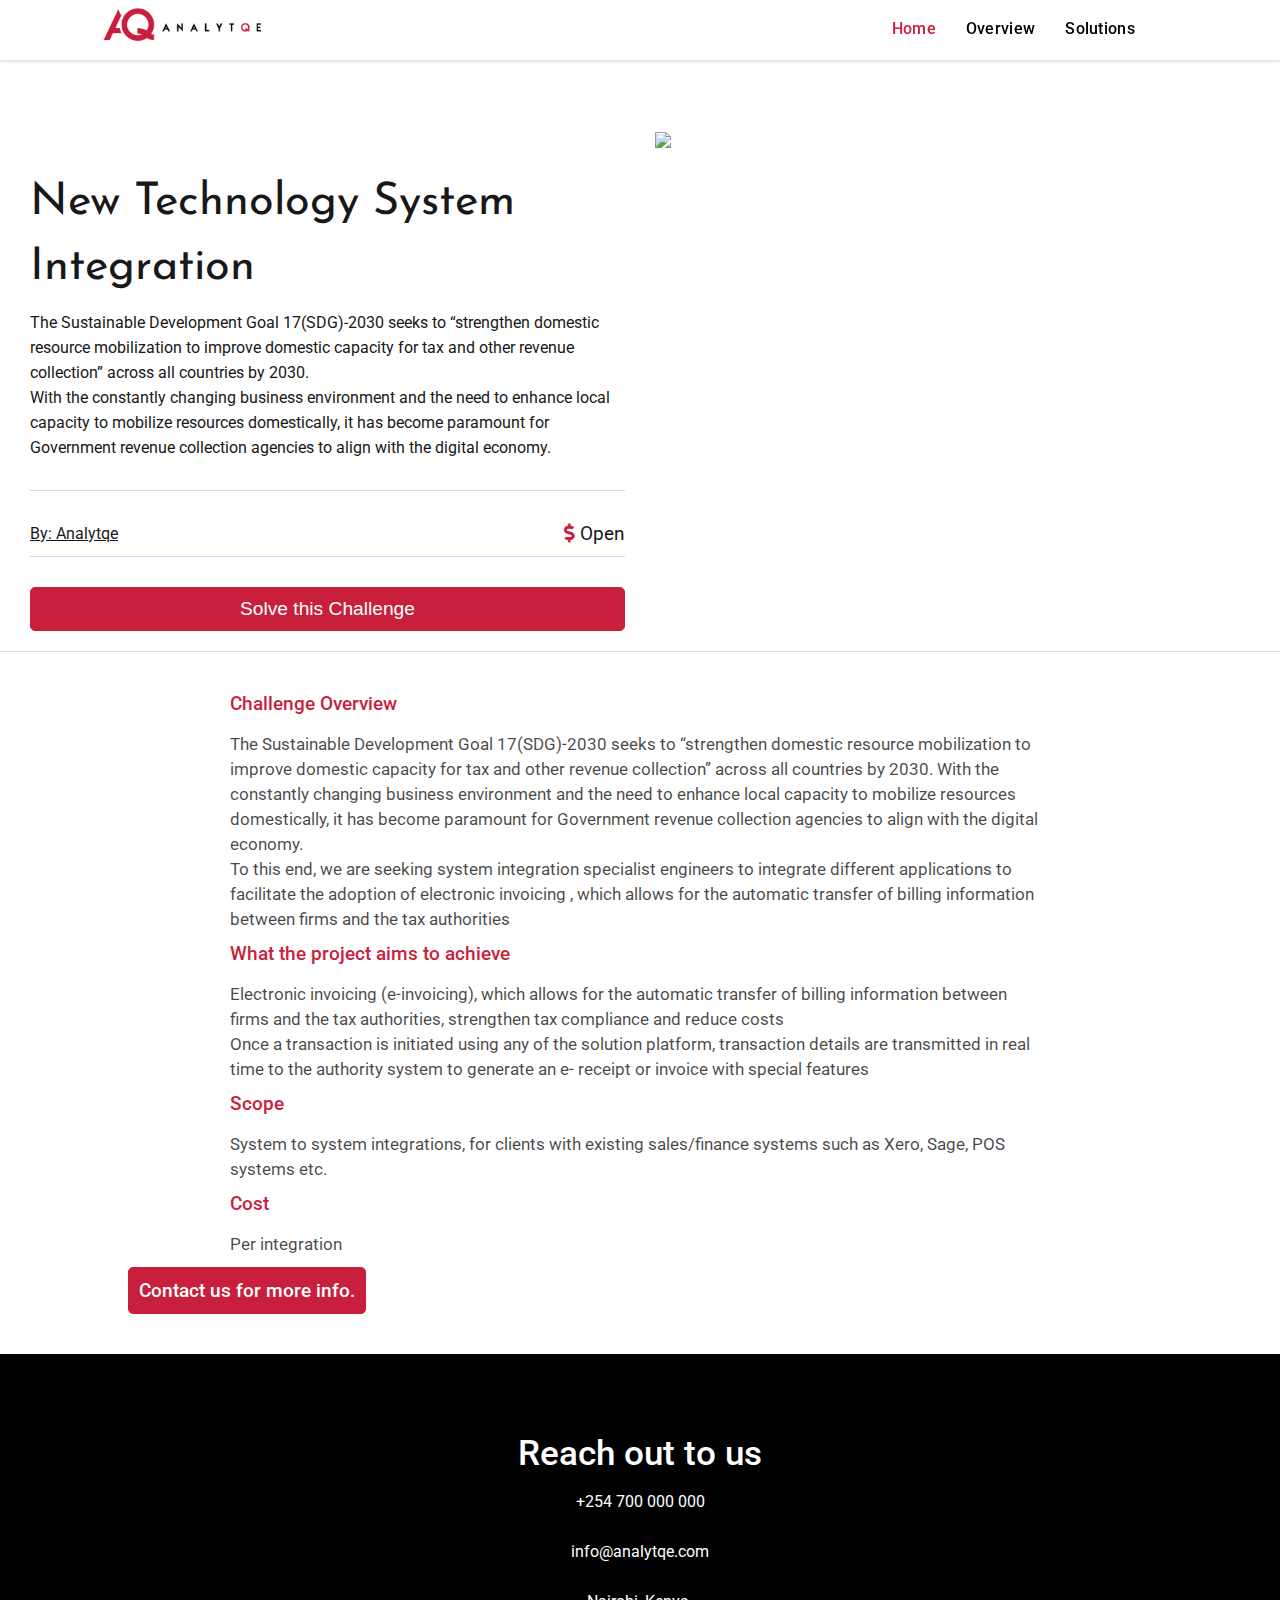
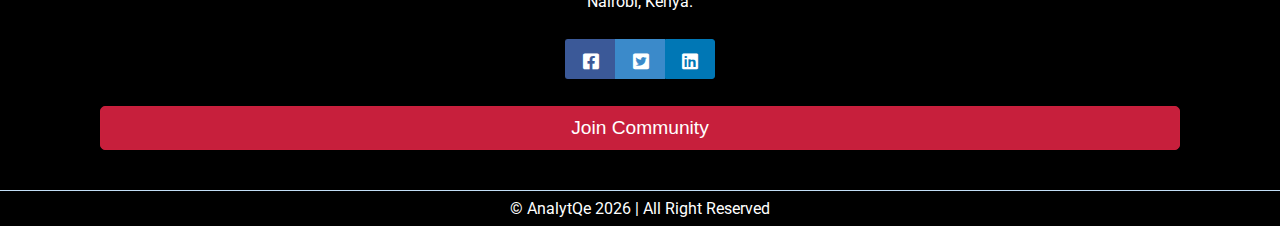
==== active_challenge.html @ f7019027 "toggle-nav fixed" ====
<!DOCTYPE html>
<html lang="en">


<head>
    <meta charset="utf-8">
    <meta http-equiv="X-UA-Compatible" content="IE=edge">
    <meta name="viewport" content="width=device-width, initial-scale=1">
    <meta name="description" content="We connect everyday problem solvers like you to bring innovative thinking to the world." />
    <title>AnalytQe :: crowdsourcing platform</title>

    <script src="assets/scripts/jquery.min.js"></script>
    <script src="assets/scripts/main.js"></script>
    <link rel="stylesheet" href="assets/css/bootstrap-grid.css">
    <link rel="stylesheet" href="assets/css/style.css">
    <link rel="stylesheet" href="assets/css/glide.css">
    <link rel="stylesheet" href="assets/css/magnific-popup.css">
    <link rel="stylesheet" href="assets/css/content-box.css">
    <link rel="stylesheet" href="assets/css/contact-form.css">
    <link rel="stylesheet" href="assets/css/media-box.css">
    <!-- <link href="assets/WebFont/font-css/LineIcons.css" rel="stylesheet"> -->
    <link rel="stylesheet" href="assets/css/all.min.css">
    <link rel="stylesheet" href="assets/css/animated.css">
    <link rel="stylesheet" href="skin.css">
    <link rel="stylesheet" href="assets/css/style2.css">
    <link rel="stylesheet" href="assets/css/overview.css">

    <link rel="apple-touch-icon" sizes="180x180" href="assets/favicons/apple-touch-icon.png">
    <link rel="icon" type="image/png" sizes="32x32" href="assets/favicons/favicon-32x32.png">
    <link rel="icon" type="image/png" sizes="16x16" href="assets/favicons/favicon-16x16.png">
    <link rel="manifest" href="assets/favicons/site.webmanifest">
    <link rel="mask-icon" href="assets/favicons/safari-pinned-tab.svg" color="#381556">
    <link rel="shortcut icon" href="assets/favicons/favicon.ico">
    <meta name="msapplication-TileColor" content="#da532c">
    <meta name="msapplication-config" content="assets/favicons/browserconfig.xml">
    <meta name="theme-color" content="#ffffff">

    <!-- ******************** fonts *************************** -->
    <link href="https://fonts.googleapis.com/css2?family=Josefin+Sans:wght@700&display=swap" rel="stylesheet">
    <link href="https://fonts.googleapis.com/css2?family=Roboto:wght@100;300;400;500;700&display=swap" rel="stylesheet">

</head>

<body>

    <!-- ************************************ NAV **************************** -->

    <nav class="menu-classic menu-fixed menu-one-page align-right light " data-menu-anima="fade-bottom" data-scroll-detect="true" style="background-color: white;">
        <div class="container">
            <div class="menu-brand" style=" padding-top: 5px;">
                <a href="index.html">
                    <img class="logo-default" src="assets/img/analytqe-wide.png" alt="logo" height="40" />
                </a>
            </div>
            <i class="menu-btn "></i>
            <div class="menu-cnt" style="font-size: 15px; right:0!important;">
                <ul>
                    <li class="active">
                        <a href="index.html">Home</a>
                    </li>
                    <li>
                        <a href="overview.html">Overview</a>
                    </li>
                    <li>
                        <a href="solutions.html">Solutions</a>
                    </li>
                </ul>

                <div class="clear"></div>
            </div>
        </div>
    </nav>


    <main>

        <!-- ************************************ HOME **************************** -->

        <section class=" section-full-width light sect1">
            <div class="container" style="padding-top: 120px!important; ">

                <div class=" row">

                    <div class="col-md-6 ">

                        <p class="head">New Technology System Integration</p>


                        <p>The Sustainable Development Goal 17(SDG)-2030 seeks to “strengthen domestic resource mobilization to improve domestic capacity for tax and other revenue collection” across all countries by 2030.
                            <br> With the constantly changing business environment and the need to enhance local capacity to mobilize resources domestically, it has become paramount for Government revenue collection agencies to align with the digital
                            economy.
                        </p>
                        <hr>
                        <div class="row">
                            <div class="col-md-6">
                                <a href="http://www.analytqe.com/" target="_blank">
                                    <p class="cost card-text" style=" min-height: auto; padding-bottom: 10px; text-decoration: underline;">By: Analytqe</p>
                                </a>
                            </div>
                            <div class="col-md-6">
                                <p class="coster" style=" font-size: larger;"><i class="fas fa-dollar-sign" style="color: #C71F3C;"></i> Open</p>
                            </div>
                        </div>
                        <hr style="margin:0">
                        <a href="mailto:info@analytqe.com" target="_blank "><button type="button " class="btn btn-xs btn-circle "  style="margin-top: 30px; color: white; background-color: #C71F3C; border-radius: 5px; font-size: larger; padding: 10px;
                            width: 100%; ">Solve this Challenge</button></a>
                    </div>
                    <div class="col-md-6 top-right hidden-sm">
                        <img class="img-top-right" src="https://upload.wikimedia.org/wikipedia/commons/a/a7/Sustainable_Development_Goals.svg" style="float: none; width: 100%;">



                    </div>
                </div>
            </div>
        </section>

        <hr style="margin:0">

        <!-- ************************************ content **************************** -->
        <section class=" section-full-width light sect1" style="padding-top: 40px; padding-bottom: 40px;">
            <div class=" text-center look" style="padding-left: 10%!important; padding-right: 10%!important;">
                <h3 class="text-left" style="padding-left: 10%!important; padding-right: 10%!important;">Challenge Overview</h3>
                <p class=" text-left" style="font-weight: none; text-align: left; padding-left: 10%!important; padding-right: 10%!important; font-size: 17px; line-height: 25px; color: rgba(0, 0, 0, 0.719);">The Sustainable Development Goal 17(SDG)-2030 seeks to “strengthen domestic resource mobilization to improve domestic capacity for tax and other revenue collection” across all countries by 2030. With the constantly changing business environment
                    and the need to enhance local capacity to mobilize resources domestically, it has become paramount for Government revenue collection agencies to align with the digital economy. <br> To this end, we are seeking system integration specialist
                    engineers to integrate different applications to facilitate the adoption of electronic invoicing , which allows for the automatic transfer of billing information between firms and the tax authorities
                </p>
            </div>

            <div class=" text-center look" style="padding-left: 10%!important; padding-right: 10%!important; padding-top: 10px;">
                <h3 class="text-left" style="padding-left: 10%!important; padding-right: 10%!important;">What the project aims to achieve</h3>
                <p class=" text-left" style="font-weight: none; text-align: left; padding-left: 10%!important; padding-right: 10%!important; font-size: 17px; line-height: 25px; color: rgba(0, 0, 0, 0.719);">Electronic invoicing (e-invoicing), which allows for the automatic transfer of billing information between firms and the tax authorities, strengthen tax compliance and reduce costs <br> Once a transaction is initiated using any of the
                    solution platform, transaction details are transmitted in real time to the authority system to generate an e- receipt or invoice with special features

                </p>
            </div>
            <div class=" text-center look" style="padding-left: 10%!important; padding-right: 10%!important; padding-top: 10px;">
                <h3 class="text-left" style="padding-left: 10%!important; padding-right: 10%!important;">Scope </h3>
                <p class=" text-left" style="font-weight: none; text-align: left; padding-left: 10%!important; padding-right: 10%!important; font-size: 17px; line-height: 25px; color: rgba(0, 0, 0, 0.719);">System to system integrations, for clients with existing sales/finance systems such as Xero, Sage, POS systems etc.

                </p>
            </div>
            <div class=" text-center look" style="padding-left: 10%!important; padding-right: 10%!important; padding-top: 10px;">
                <h3 class="text-left" style="padding-left: 10%!important; padding-right: 10%!important;">Cost</h3>
                <p class=" text-left" style="font-weight: none; text-align: left; padding-left: 10%!important; padding-right: 10%!important; font-size: 17px; line-height: 25px; color: rgba(0, 0, 0, 0.719);">Per integration

                </p>
            </div>
            <div class=" text-center look" style="padding-left: 10%!important; padding-right: 10%!important; padding-top: 10px;">
                <a class="text-left btn btn-xs btn-circle " href="mailto:info@analytqe.com" style="color: white; background-color: #C71F3C; border-radius: 5px; font-size: larger; padding: 10px;">Contact us for more info.</a>
            </div>

        </section>

        <!-- Modal -->
        <!-- <div id="myModal" class="modal fa de" role="dialog">
            <div class="modal-dialog">
                <div class="modal-content">
                    <div class="modal-header">
                        <button type="button" class="close" data-dismiss="modal">&times;</button>
                        <h4 class="titlehd modal-title text-center" style="color: #C71F3C;">
                            Coming soon
                        </h4>

                    </div>
                    <div class="modal-body">
                        <form role="form" method="post" id="reused_form">
                            <p> Leave your contact details with us, we’ll hit you up when the feature is available.
                            </p>
                            <div class="form-group">
                                <label for="name"> Name:</label>
                                <input type="text" class="form-control" id="name" name="name" required maxlength="50">
                            </div>
                            <div class="form-group">
                                <label for="email"> Email:</label>
                                <input type="email" class="form-control" id="email" name="email" required maxlength="50">
                            </div>
                            <div class="form-group">
                                <label for="phone"> Phone Number:</label>
                                <input type="number" class="form-control" id="phone" name="phone" required maxlength="50">
                            </div>
                            <div class="form-group">
                                <label for="name"> Message:</label>
                                <textarea class="form-control" type="textarea" name="message" id="message" placeholder="Drop us a line..." maxlength="6000" rows="7"></textarea>
                            </div>
                            <button type="submit" class="btn btn-lg btn-success btn-block" id="btnContactUs">Send! &rarr;</button>
                        </form>
                        <div id="success_message" style="width:100%; height:100%; display:none; ">
                            <h3>Sent your message successfully!</h3>
                        </div>
                        <div id="error_message" style="width:100%; height:100%; display:none; ">
                            <h3>Error</h3> Sorry there was an error sending your form. </div>
                    </div>
                </div>
            </div>
        </div> -->


    </main>

    <footer class=" light">
        <div class="container">
            <div class="row">


                <div class="col-md-12 align-center">
                    <h1 style=" color: white!important; ">Reach out to us</h1>
                    <p style=" color: white!important; "> +254 700 000 000</p> <br>

                    <p style=" color: white!important; ">
                        <a style=" color: white!important; " href="mailto:info@analytqe.com"> info@analytqe.com </a></p> <br>

                    <p style=" color: white!important; ">Nairobi, Kenya.</p> <br>
                    <div class="icon-links icon-social icon-links-grid social-colors" style="text-align: center;">
                        <a class="facebook"><i class="fab fa-facebook-square " ></i></a>
                        <a class="twitter"><i class="fab fa-twitter-square " ></i></a>
                        <a class="linkedin"><i class="fab fa-linkedin "></i></a>
                    </div>
                    <br>
                    <a href="http://eepurl.com/hc9kxn " target="_blank "><button type="button " class="btn btn-xs btn-circle "  style="margin-top: 20px; color: white; background-color: #C71F3C; border-radius: 5px; font-size: larger; padding: 10px;
                    width: 100%; ">Join Community</button></a>

                </div>
            </div>
        </div>
        <div class="footer-bar">
            <div class="align-center">
                <p class=" text-center" style=" color: white!important; padding: 5px;">&copy; AnalytQe
                    <script>
                        document.write(new Date().getFullYear())
                    </script>
                    | All Right Reserved</p>

            </div>
        </div>
    </footer>

    <link rel="stylesheet " href="assets/media/icons/iconsmind/line-icons.min.css ">
    <script src="assets/scripts/parallax.min.js "></script>
    <script src="assets/scripts/glide.min.js "></script>
    <script src="assets/scripts/magnific-popup.min.js "></script>
    <script src="assets/scripts/tab-accordion.js "></script>
    <script src="assets/scripts/imagesloaded.min.js "></script>
    <script src="assets/scripts/contact-form/contact-form.js "></script>
    <script src="assets/scripts/progress.js "></script>
    <script src="media/custom.js "></script>
    <script data-setting="codrop " src="../../themekit.dev/tools/sidebar/sidebar.js "></script>


</body>

</html>
---- assets/css/style.css ----
/*

===================================================================
MAIN DESIGN - STYLE.CSS
===================================================================

Table of contents

 - Global
 - Colors
 - Icons
 - Sections
 - Navigation
 - Headers
 - Typography
 - Components
 - Container
 - Footer
 - Animations
 - Responsive classes

------------------------------------------------------------------- 

# GLOBAL
===================================================================

*/

@font-face {
    font-family: "Icons";
    src: url('../media/icons/icons.eot');
    src: url('../media/icons/iconsd41d.eot?#iefix-rdmvgc') format('embedded-opentype'), url('../media/icons/icons.woff') format('woff'), url('../media/icons/icons.ttf') format('truetype'), url('../media/icons/iconsca27.html?-rdmvgc#icomoon') format('svg');
    font-weight: normal;
    font-style: normal;
}

body,
textarea {
    font-family: 'Roboto', sans-serif;
    font-size: 16px;
    line-height: 25px;
    padding: 0;
    margin: 0;
}

body>#preloader {
    position: fixed;
    top: 0;
    left: 0;
    right: 0;
    bottom: 0;
    background-color: #fff;
    z-index: 99995;
}

#preloader:before {
    content: url(../media/loader.svg);
    position: absolute;
    width: 15px;
    height: 15px;
    top: 50%;
    left: 50%;
    margin-left: -15px;
    margin-top: -15px;
}

body.no-transactions * {
    transition: none !important;
}

a,
li {
    -webkit-tap-highlight-color: transparent
}

h1,
h2,
h3,
h4,
h5,
h6,
p {
    margin: 0;
}

p {
    margin: 0;
}

p+p {
    margin-top: 10px;
}

h1 {
    font-size: 35px;
    line-height: 40px
}

h2 {
    font-size: 25px;
    line-height: 30px
}

h1+p,
h2+p,
h3+p,
h4+p,
h2+h4,
h1+h4,
h2+ul.icon-list,
h3+ul.icon-list,
p+h3,
p+.btn,
p+h4,
h4+.btn,
h4+.btn-text,
h4+input,
h4+select,
h4+textarea,
p+ul.icon-list,
p+.btn-text,
p+table,
p+pre,
p+img,
img+p,
p+.row,
.row+p,
p+.img-box,
p+.media-box,
p+.cnt-box,
p+.icon-links,
p+ul.icon-list,
.container>.row+.row,
.container>div+p,
.container>div+.btn,
.table+.btn,
.table+.btn-text,
h4+div,
h4+ul,
h4+ul.icon-list,
h4+a,
.slimScrollDiv+.btn,
.text-list+.btn,
.text-list+.btn-text,
p+.text-list {
    margin-top: 15px;
}

.row.justify-content-around {
    margin-right: -55px;
    margin-left: -55px;
}

.btn:not(.full-width)+.btn:not(.full-width) {
    margin-left: 15px;
}

.hidden {
    display: none !important;
}

.text-light {
    font-weight: 100 !important;
}

.text-normal {
    font-weight: 400 !important;
}

.text-bold {
    font-weight: 600 !important;
}

.text-black {
    font-weight: 900 !important;
}

.text-uppercase {
    text-transform: uppercase;
}

.clear {
    clear: both;
    width: 100%;
}

.full-width {
    width: 100%;
}

.align-left {
    text-align: left;
}

.align-right {
    text-align: right;
}

.align-center {
    text-align: center;
}

.no-margin {
    margin: 0 !important;
}

.no-padding-y>.container {
    padding-top: 0;
    padding-bottom: 0;
}

.no-padding-x>.container {
    padding-left: 0;
    padding-right: 0;
}

.no-padding-top>.container {
    padding-top: 0;
}

.no-padding-bottom>.container {
    padding-bottom: 0;
}

.no-padding>.container {
    padding: 0;
}

[data-href] {
    cursor: pointer;
}

.scroll-show:not(.showed) {
    display: none !important;
}

.boxed-area,
.hc-cmp-column .hc-cmp-column.boxed-area,
.hc-cmp-column .hc-cmp-column.boxed-area:last-child {
    padding: 30px;
    border-radius: 3px;
}

body.boxed-layout nav,
body.boxed-layout header,
body.boxed-layout main,
body.boxed-layout footer {
    max-width: 1110px;
    margin-left: auto;
    margin-right: auto;
}


/* 

# COLORS
===================================================================

-------------------------------------------------------------------
COLOR 1
-------------------------------------------------------------------

*/

body,
header h2,
 ::placeholder {
    color: #6fa6d7;
}


/*
-------------------------------------------------------------------
COLOR 2
-------------------------------------------------------------------
*/

h1,
h2,
h3,
h4,
h5,
h6,
.btn.btn-border,
.btn-text,
.input-text,
.input-select,
.input-textarea,
.icon-list span,
.icon-list span a,
.social-links a i,
a,
.glide__arrow,
.search-bar input[type=submit],
.menu-cnt .tab-nav>li a,
.menu-cnt>ul>li a {
    color: #C91F3C;
}

.icon-circle li:before,
.icon-circle span:before,
.icon-line li:before,
.icon-line span:before,
.progress-bar>div>div,
.progress-bar>div span,
.breadcrumb li a:after,
.glide__bullets>button {
    background-color: #C91F3C;
}

.btn,
.tab-nav li.active a,
.tab-nav li:hover a,
.icon-links-grid a:hover,
.icon-links-button a {
    background-color: #C91F3C;
    border-color: #C91F3C;
}

.tab-nav li a {
    color: #C91F3C;
    border-color: #C91F3C;
}


/*
-------------------------------------------------------------------
COLOR 3
-------------------------------------------------------------------
*/

.btn-border:hover,
.icon-links a:hover i,
.icon-links-popup:hover>i,
.breadcrumb li:not(:last-child):hover a,
.pagination li:not(.page):hover a,
.search-bar input[type=submit]:hover,
.accordion-list>li:hover>a,
.btn-text:hover,
.menu-inner li:hover>a,
.menu-inner li.active>a,
.menu-inner .dropdown ul>li:hover>a,
.album-title>a:hover,
.glide__arrow:hover,
.mega-menu .icon-list li a:hover,
nav.active .menu-btn,
.menu-transparent .menu-cnt>ul>li:hover>a,
.list-nav a:hover {
    color: #3081c8;
}

.light .dropdown>ul>li:not(:hover)>a {
    color: #3081c8 !important;
}

.btn:not(.btn-border):hover,
.cnt-box-badge .badge,
.cnt-box-blog-side .blog-date,
.cnt-box-blog-top .blog-date,
.dropdown ul:not(.icon-list) li:hover>a,
.menu-cnt>ul>li:hover>a,
.lan-menu>li:hover>a,
.glide__bullets>button:hover,
.glide__bullets>button.glide__bullet--active {
    background-color: #3081c8;
}

.icon-links-button a:hover,
.pagination li.page:hover a,
.pagination li.page.active a {
    background-color: #3081c8;
    border-color: #3081c8;
}

.btn:hover,
.input-text:focus,
.input-select:focus,
.input-textarea:focus,
.search-bar input[type=text]:focus {
    border-color: #3081c8;
}


/*
-------------------------------------------------------------------
COLOR 4
-------------------------------------------------------------------
*/

.input-text,
.input-select,
.input-textarea,
.cnt-pricing-table,
.table,
.table td,
.table th,
.step-item>span,
.pagination li.page a,
.accordion-list>li,
.menu-inner:not(.menu-inner-vertical) .dropdown ul,
.search-bar input[type=text],
.footer-bar,
.menu-cnt.active,
.search-box-menu,
.section-block+.section-base,
.section-map+.section-base {
    border-color: #c3dff7;
}

.step-item:before,
.menu-inner li:before,
.bg-color,
body main>section.bg-color,
.menu-top-logo>.container:before,
body hr:not([class*=space]) {
    background-color: #c3dff7;
}


/*
-------------------------------------------------------------------
COLOR 5
-------------------------------------------------------------------
*/

.cnt-box-testimonials-bubble>p,
.cnt-call,
.comment-list li,
.quote,
.progress-bar>div,
.timeline .panel,
.header-base,
.cnt-box.boxed .caption,
.cnt-box-side-icon.boxed>i,
.cnt-box-top-icon.boxed>i,
.menu-big-box .menu-box,
footer,
main>section.section-base.section-color,
.boxed-area,
.list-tags a {
    background-color: #EAF5FC;
}

.cnt-box-testimonials-bubble>p:after {
    border-color: #EAF5FC;
}


/*
-------------------------------------------------------------------
LIGHT COLOR
-------------------------------------------------------------------
*/

.light .breadcrumb li:not(:last-child) a,
.light .menu-inner li>a,
.light .menu-inner li:hover>a,
footer.light a,
.light .counter .value,
.light .menu-right>ul>li>a,
nav.light .menu-cnt>ul>li>a,
.light .menu-btn:before {
    color: #FFF;
}

.light .breadcrumb li a:after,
.section-image .boxed-area {
    background-color: #FFF;
}

.light .glide__bullets>button,
.light .glide__bullets>button.glide__bullet--active,
.section-color .boxed-area,
.bg-white {
    background-color: #FFF !important;
}

.light .btn-border {
    color: #FFF !important;
    border-color: #FFF !important;
}

.light .btn-text:hover,
.light p a:hover {
    opacity: .7;
}


/* 

# ICONS
===================================================================

*/

[class^="icon-"]:before,
[class*=" icon-"]:before {
    font-family: "Icons";
    font-style: normal;
    font-weight: normal;
    font-variant: normal;
    text-transform: none;
    speak: none;
    text-transform: none;
}

.icon-user:before {
    content: "\6a";
}

.icon-bookmark:before {
    content: "\6c";
}

.icon-share:before {
    content: "\6d";
}

.icon-quote:before {
    content: "\65";
}

.icon-calendar:before {
    content: "\6e";
}

.icon-facebook:before {
    content: "\6b";
}

.icon-twitter:before {
    content: "\6f";
}

.icon-instagram:before {
    content: "\70";
}

.icon-pinterest:before {
    content: "\71";
}

.icon-linkedin:before {
    content: "\72";
}

.icon-youtube:before {
    content: "\73";
}


/*

# SECTIONS
===================================================================

-------------------------------------------------------------------
GLOBAL - SECTION
-------------------------------------------------------------------

*/

main>section {
    margin: 0;
    padding: 0;
    position: relative;
    overflow: hidden;
}

main>section.section-base {
    background-color: #FFF;
}

main>section>.container {
    padding-top: 20px;
    padding-bottom: 20px;
}

.section-video>video,
.section-map>.google-map,
.section-slider>.background-slider,
.section-slider>.background-slider>div {
    position: absolute !important;
    height: 100%;
    width: 100%;
    top: 0;
    left: 0;
    right: 0;
    bottom: 0;
    z-index: 0;
}

section.section-center {
    display: flex;
    align-items: center;
}

.section-full-width>.container {
    max-width: 100%;
    width: 100%;
}

@media (min-width: 994px) {
    .section-full-width-right>.container>.row>.col-lg-6:last-child {
        position: absolute;
        left: 50%;
    }
    .section-full-width-right>.container>.row>.col-lg-8:last-child {
        position: absolute;
        left: 66.666667%;
    }
    .section-full-width-left>.container>.row>.col-lg-6:first-child {
        position: absolute;
        right: 50%;
    }
    .section-full-width-left>.container>.row {
        direction: rtl;
        text-align: left;
    }
    .section-full-width-left>.container>.row>div,
    .section-full-width-right>.container>.row>div {
        direction: ltr;
    }
    main .section-full-width-left>.container,
    main .section-full-width-left>.container {
        position: static;
    }
}


/*
-------------------------------------------------------------------
IMAGE - SECTION
-------------------------------------------------------------------
*/

.section-image {
    background-size: cover;
    background-position: center center;
}

.section-image.bg-top {
    background-position: top;
}

.section-image.bg-bottom {
    background-position: bottom;
}


/*
-------------------------------------------------------------------
MAP - SECTION
-------------------------------------------------------------------
*/

main>.section-map {
    padding-top: 100px;
    padding-bottom: 100px;
}

.section-map>.container {
    position: relative;
    z-index: 5;
    background-color: #FFF;
    padding: 30px;
    border-radius: 3px;
    width: 50%;
    margin: 0 15px;
    left: 50%;
    transform: translateX(calc(-100% - 30px));
}

.section-map-right>.container {
    transform: none;
}

.section-map.section-full-width>.container {
    max-width: 50%;
}

@media (min-width: 1200px) {
    .section-map>.container {
        max-width: 525px;
    }
}


/*
-------------------------------------------------------------------
VIDEO - SECTION
-------------------------------------------------------------------
*/

.section-video>video {
    height: auto;
}

.section-video>.container {
    position: relative;
    z-index: 5;
}


/*
-------------------------------------------------------------------
SLIDER - SECTION
-------------------------------------------------------------------
*/

.section-slider>.background-slider>div {
    opacity: 0;
    transition: all .5s;
    background-size: cover;
    background-position: center center;
}

.section-slider>.background-slider>div.active {
    opacity: 1;
}

.section-slider>.container {
    position: relative;
    z-index: 5;
}

.section-slider[data-slider-parallax] .background-slider {
    position: fixed !important;
    z-index: -1;
    opacity: 0;
    transition: none;
}

.section-slider[data-slider-parallax].active .background-slider {
    opacity: 1;
}


/*
-------------------------------------------------------------------
BLOCK - SECTION
-------------------------------------------------------------------
*/

.section-block>.block-media {
    position: absolute;
    width: calc(50% - 15px);
    height: 100%;
    top: 0;
    right: 0;
    border-top-left-radius: 3px;
    border-bottom-left-radius: 3px;
    overflow: hidden;
}

.section-block-right>.block-media {
    left: 0;
    right: auto;
    border-radius: 0;
    border-top-right-radius: 3px;
    border-bottom-right-radius: 3px;
}

.section-block>.container>.row>.col:first-child:before {
    content: '';
    border: 25px solid #ffffff;
    border-top-color: transparent;
    border-bottom-color: transparent;
    border-right-color: transparent;
    right: -65px;
    left: auto;
    top: 50%;
    margin-top: -25px;
    position: absolute;
    z-index: 1;
}

.section-block-right>.container>.row>.col:first-child:before {
    right: auto;
    left: -65px;
    transform: rotate(180deg);
}

.section-block>.block-media .image {
    height: 100%;
    width: 100%;
    background-size: cover;
    background-position: center center;
}

.section-block>.block-media video {
    width: 100%;
}

.section-block-right>.container>.row {
    flex-direction: row-reverse;
}

.section-block>.container>.row>.col:last-child {
    text-align: center;
    display: flex;
    align-items: center;
    justify-content: center;
    transform: translateX(30px);
}

.section-block-right>.container>.row>.col:last-child {
    transform: translateX(-30px);
}

.section-block-full>.block-media {
    width: 100%;
}

.section-block-full>.container>.row>.col {
    max-width: calc(50% - 30px);
}

.section-block-full>.container>.row>.col:first-child {
    background: #FFF;
    padding: 60px;
    margin: 0 15px;
    border-radius: 3px;
}

.section-block-full>.container>.row>.col:first-child:before {
    right: -49px;
}

.section-block-full.section-block-right>.container>.row>.col:first-child:before {
    right: auto;
    left: -49px;
}


/*

# NAVIGATION
===================================================================

-------------------------------------------------------------------
GLOBAL
-------------------------------------------------------------------

*/

body>nav {
    z-index: 995;
    position: relative;
    background-color: #FFF;
}

body>nav>.container {
    height: 100%;
    min-height: 50px;
}

.dropdown ul li a {
    background-color: #FFF;
}

.dropdown ul li:hover>a,
nav:not(.menu-transparent) .menu-cnt>ul>li:hover>a {
    color: #FFF;
}

.logo-retina {
    display: none !important;
}

@media (min-resolution: 192dpi) and (min-width: 994px),
(-webkit-min-device-pixel-ratio: 2) and (min-width: 994px) {
    .logo-retina:not(.hidden):not(.scroll-show),
    .logo-retina.scroll-show.showed {
        display: block !important;
    }
    .logo-default {
        display: none !important;
    }
}

body>nav .menu-brand {
    float: left;
    height: 50px;
    display: flex;
    align-items: center;
    justify-content: center;
    /* padding: 10px 0; */
    z-index: 9999;
    position: relative;
}

body>nav .menu-brand>a {
    height: 100%;
}

body>nav .menu-brand img {
    max-height: 100%;
    display: block;
}

.menu-btn {
    display: none;
    width: 30px;
    height: 30px;
    font-style: normal;
    position: absolute;
    right: 15px;
    top: 50%;
    transform: translateY(-50%);
    font-size: 30px;
    line-height: 30px;
}

.menu-btn:before {
    content: "\64";
    font-family: "Icons";
    position: absolute;
    left: 0;
    text-transform: none;
}

.menu-right {
    float: right;
    height: 50px;
    display: flex;
    align-items: center;
    margin: 0 -15px;
}

.menu-cnt {
    position: relative;
}

.menu-cnt>ul,
.menu-inner>ul {
    float: left;
    list-style: none;
    padding: 0;
    margin: 0;
    display: flex;
    margin-left: 30px;
}

.menu-cnt>ul>li>a,
.dropdown>ul>li>a,
.dropdown-submenu>ul>li>a {
    height: 50px;
    line-height: 50px;
    padding: 0 15px;
    font-size: 13px;
    display: block;
}

.menu-cnt ul>li>a {
    text-decoration: none;
    transition: all .5s, height 0s, line-height 0s;
}

.menu-cnt>ul>li a {
    font-weight: 500;
    text-decoration: none;
    text-align: left;
}

.menu-right>* {
    margin: 0 15px;
}

.search-box-menu>input[type=text] {
    display: none;
    position: absolute;
    box-sizing: border-box;
    left: 0;
    top: calc(100% + 10px);
    width: 100% !important;
    max-width: 1125px;
    padding: 5px 15px;
    margin: auto;
    border: none;
    height: 50px;
    z-index: 9;
    outline: none;
    border-radius: 3px;
    box-shadow: 0 5px 5px rgba(0, 0, 0, 0.06);
    background-color: white;
    transition: all .5s;
}

body>nav .search-box-menu.active>input {
    display: block;
}

.search-box-menu>i {
    font-size: 19px;
    height: 50px;
    line-height: 50px;
    cursor: pointer;
    width: 50px;
    display: block;
    text-align: center;
}

.search-box-menu>i:before {
    font-family: "Icons";
    content: "\61";
    font-style: normal;
    text-transform: none;
}

.search-box-menu.active>i:before {
    content: "\63";
}

.search-box-menu>input[type=submit] {
    display: none;
    position: absolute;
    z-index: 9;
    right: 0;
    height: 40px;
    top: calc(100% + 15px);
    background: #FFF;
    border: none;
    padding: 0 15px;
    cursor: pointer;
}

.search-bar {
    position: relative;
}

.search-bar input[type=text] {
    line-height: 25px;
    border-radius: 3px;
    border-width: 1px;
    border-style: solid;
    outline: none;
    padding: 0 5px;
    transition: all .5s;
}

.search-bar input[type=submit] {
    position: absolute;
    top: 50%;
    transform: translateY(-50%);
    right: 5px;
    background: none;
    border: none;
    outline: none;
    cursor: pointer;
}

nav.light h5,
.light .shop-menu .shop-cart .cart-item .cart-content,
.light .shop-menu p,
.light .shop-menu .btn,
.light .lan-menu ul li a {
    color: #4C4C4C;
}

body>nav .icon-links a i {
    font-size: 16px;
    transform: translateX(-50%) translateY(-50%);
}

.menu-cnt li>a {
    position: relative;
}


/*
-------------------------------------------------------------------
MINI MENU SECTION - NAVIGATION MENU
-------------------------------------------------------------------
*/

.menu-mini {
    height: 35px;
    border-bottom: 1px solid rgba(128, 128, 128, 0.21);
    background: #fff;
}

.menu-mini>.container>ul {
    list-style: none;
    float: left;
    padding: 0;
    margin: 9px 0 0 0;
}

.menu-mini>.container>ul>li {
    float: left;
    padding-right: 20px;
    padding-left: 25px;
    font-size: 13px;
    line-height: 16px;
    position: relative;
}

.menu-mini>.container>ul>li i {
    margin-right: 5px;
    font-size: 16px;
    position: absolute;
    left: 0px;
}

.menu-mini li>a {
    text-decoration: none;
}

.menu-mini .menu-right {
    align-items: center;
    height: 35px;
    padding: 0;
}

.menu-mini .icon-links i,
.menu-mini .icon-links i:hover {
    font-size: 14px;
    border-radius: 0;
    width: 35px;
    padding: 0;
}

.menu-mini .lan-menu {
    position: relative;
    z-index: 999;
}

.menu-mini .lan-menu li.dropdown>a {
    height: 35px;
    line-height: 35px;
    padding-top: 0;
    padding-bottom: 0;
}

.menu-wide .container,
.menu-wide .search-box-menu>input {
    max-width: 100%;
}


/*
-------------------------------------------------------------------
DROPDOWN - NAVIGATION MENU
-------------------------------------------------------------------
*/

.dropdown ul:not(.icon-list) {
    position: absolute;
    display: none;
}

.dropdown li {
    cursor: pointer;
}

.dropdown>a {
    position: relative;
}

.dropdown>ul,
.dropdown-submenu>ul {
    box-shadow: 0px 6px 5px rgba(0, 0, 0, 0.17);
    list-style: none;
    padding: 0;
    margin: 0;
    border: none;
    min-width: 200px;
}

.dropdown:hover>ul,
.dropdown:hover .mega-menu,
.dropdown-submenu:hover>ul {
    display: block;
    z-index: 4;
}

.dropdown-submenu {
    position: relative;
}

.dropdown-submenu>a {
    position: relative;
    z-index: 3;
}

.dropdown-submenu>a:after,
.menu-side .dropdown>a:after,
.mega-dropdown>a:after,
.menu-inner .dropdown>a:after,
.menu-cnt>ul>li.dropdown>a:after {
    font-family: "Icons";
    content: "\67";
    position: absolute;
    top: 50%;
    transform: translateY(-50%) rotate(90deg);
    width: 20px;
    height: 20px;
    line-height: 20px;
    text-align: center;
    right: 10px;
    transition: transform .5s;
    text-transform: none;
    opacity: .7;
}

.dropdown-submenu:not(.menu-side-collapse)>a:after,
.menu-side:not(.menu-side-collapse) li>a:after,
.menu-side:not(.menu-side-collapse) .menu-cnt>ul>li.dropdown>a:after {
    transform: translateY(-50%) rotate(0deg);
    transition: none;
}

.dropdown.active>a:after,
.mega-dropdown.active>a:after {
    transform: translateY(-50%) rotate(90deg) matrix(-1, 0, 0, 1, 0, 0);
}

.dropdown:hover>a:after,
.menu-cnt li:hover>a:after {
    opacity: 1;
}

.dropdown-submenu ul {
    top: 0;
    left: 100%;
    z-index: 1;
}

.menu-cnt>ul>li.dropdown>a,
.menu-cnt>ul>li.mega-dropdown>a {
    padding-right: 40px;
}

.menu-side .menu-cnt>ul>li.dropdown>a,
.menu-side .menu-cnt>ul>li.mega-dropdown>a {
    padding-right: 15px;
}

.dropdown .divider {
    height: 1px;
    background: #eaeaea;
}


/*
-------------------------------------------------------------------
MEGA MENU - NAVIGATION MENU
-------------------------------------------------------------------
*/

.mega-dropdown:hover .mega-menu,
.mega-menu .tab-box>.panel.active {
    display: flex;
    overflow: hidden;
    z-index: 2;
}

.mega-menu .tab-box>.panel {
    margin: 30px 5px;
}

.mega-menu .tab-nav {
    margin: 15px;
}

.mega-dropdown .mega-menu {
    left: 0;
    width: 100%;
}

.mega-menu .col {
    padding: 0 10px;
    font-size: 13px;
}

.mega-menu {
    position: absolute;
    min-width: 250px;
    padding: 25px 5px;
    box-shadow: 0px 6px 5px rgba(0, 0, 0, 0.17);
    background-color: #FFF;
    background-size: cover;
    display: none;
}

.mega-menu a {
    color: #636363;
    padding-left: 5px;
    display: block;
    white-space: nowrap;
}

.mega-menu .no-icons a {
    padding-left: 0;
}

.mega-menu.bg-menu {
    min-width: 400px;
}

.mega-menu h5 {
    margin-top: 5px;
    margin-bottom: 10px;
    min-height: 15px;
    font-size: 15px;
    text-align: left;
}

.mega-menu .icon-list+h5 {
    margin-top: 30px;
}

.mega-menu .no-icons {
    margin-left: 1px;
}

.mega-menu .col>h5:first-child {
    margin-top: 0;
}

.mega-menu .tab-box {
    width: calc(100% + 10px);
    margin: -25px -5px;
}


/*
-------------------------------------------------------------------
MENU RIGHT POSITION - NAVIGATION MENU
-------------------------------------------------------------------
*/

nav.align-right .menu-cnt {
    display: flex;
    justify-content: flex-end;
}

nav.align-right .menu-cnt {
    float: none;
}

nav.align-right .menu-cnt .clear {
    display: none;
}


/*
-------------------------------------------------------------------
INNER MENU - NAVIGATION MENU
-------------------------------------------------------------------
*/

.menu-inner>ul {
    float: none;
    margin-left: 0;
}

.menu-inner:not(.menu-inner-vertical)>ul>li:not(:last-child) {
    margin-right: 20px;
}

.menu-inner li>a {
    height: 50px;
    line-height: 50px;
    display: block;
    position: relative;
    text-decoration: none;
    border-radius: 3px;
    cursor: pointer;
    transition: all .5s;
}

.menu-inner li.dropdown>a {
    padding-right: 35px;
}

.menu-inner .dropdown ul>li>a {
    font-size: 15px;
}

.menu-inner .dropdown ul>li:hover>a {
    background: none;
}

.menu-inner li {
    position: relative;
    transition: all .5s;
}

.menu-inner li:before {
    content: "";
    position: absolute;
    width: 0%;
    height: 1px;
    transition: all .5s;
    bottom: 0;
    left: 0;
}

.menu-inner li:hover:before,
.menu-inner li.active:before {
    width: 100%;
}

.menu-inner li>a>i {
    margin-right: 15px;
}

.menu-inner-vertical>ul {
    display: block;
}

.menu-inner-vertical li.dropdown>ul {
    position: static;
    box-shadow: none;
}

.menu-inner-vertical .dropdown:hover>ul {
    display: none
}

.menu-inner-vertical .dropdown.active>ul {
    display: block
}

.menu-inner.ms-minimal li:hover a,
.menu-inner.ms-minimal li.active>a {
    background: none;
}

.menu-inner>div {
    display: none;
    position: relative;
    padding: 10px 0;
}

.menu-inner>div>i {
    right: 0;
}

.menu-inner.nav-right {
    justify-content: flex-end;
    display: flex;
}

.menu-inner.nav-center {
    justify-content: center;
    display: flex;
}

.menu-inner:not(.menu-inner-vertical) .dropdown>a:after {
    right: 0;
}

.menu-inner:not(.menu-inner-vertical) .dropdown ul {
    box-shadow: none;
    border-style: solid;
    border-width: 1px;
    border-radius: 3px;
    margin-top: -1px;
}

.menu-inner:not(.menu-inner-vertical) .dropdown li:last-child:before {
    bottom: -1px;
}

.menu-inner-image li img {
    position: absolute;
    height: 50px;
    max-height: 50px;
    max-width: 50px;
    border-radius: 3px;
    left: -65px;
}

.menu-inner-image li {
    padding-left: 65px;
    margin-bottom: 15px;
}

.menu-inner-image li a {
    line-height: 30px;
}

.menu-inner-image li a span {
    display: block;
    line-height: 15px;
    font-size: 12px;
}

.menu-inner-image li:last-child {
    margin-bottom: 0;
}


/*
-------------------------------------------------------------------
MENU TRANSPARENT - NAVIGATION MENU
-------------------------------------------------------------------
*/

body>nav.menu-transparent,
.menu-transparent .form-control,
.menu-transparent .btn,
.menu-transparent .menu-cnt>ul>li:hover>a,
.menu-transparent .lan-menu>li>a,
.menu-transparent .btn:hover,
.menu-big-box.menu-transparent .menu-box,
.menu-transparent .menu-mini,
.menu-transparent .lan-menu>li:hover>a {
    background: none;
}


/*
-------------------------------------------------------------------
MENU FIXED - NAVIGATION MENU
-------------------------------------------------------------------
*/

nav.menu-fixed {
    position: fixed;
    right: 0;
    left: 0;
    top: 0;
}

.menu-fixed:not(.menu-transparent)+header,
.menu-fixed:not(.menu-transparent)+main {
    margin-top: 50px;
}

.menu-fixed.menu-top-logo:not(.menu-transparent)+header,
.menu-fixed.menu-top-logo:not(.menu-transparent)+main {
    margin-top: 150px;
}


/*
-------------------------------------------------------------------
LANGUAGE MENU - NAVIGATION MENU
-------------------------------------------------------------------
*/

.lan-menu {
    list-style: none;
    padding-left: 0;
    position: relative;
}

.lan-menu li a,
.lan-menu .dropdown>ul>li>a {
    padding-left: 40px;
    color: #444;
    text-decoration: none;
    line-height: 50px;
    font-size: 13px;
    display: block;
    transition: all .5s;
}

nav:not(.menu-transparent) .lan-menu>li:hover>a,
nav:not(.menu-transparent) .menu-mini .lan-menu>li:hover>a,
.lan-menu .dropdown>ul>li:hover>a {
    color: #FFF;
}

.lan-menu li.dropdown>a {
    padding-right: 15px;
}

.lan-menu li.dropdown>a:after {
    right: 15px;
}

.lan-menu .dropdown>ul>li>a,
.lan-menu .dropdown>ul {
    min-width: 100%;
    max-width: 100%;
    box-sizing: border-box;
}

.lan-menu li a img {
    position: absolute;
    left: 15px;
    top: 50%;
    margin-top: -6px;
    border-radius: 3px;
}


/*
-------------------------------------------------------------------
SHOP MENU - NAVIGATION MENU
-------------------------------------------------------------------
*/

.shop-menu-cnt {
    position: relative;
}

.shop-menu-cnt>i {
    font-size: 23px;
    height: 50px;
    line-height: 50px;
    cursor: pointer;
    width: 50px;
    display: block;
    text-align: center;
}

.shop-menu-cnt>i:before {
    font-family: "Icons";
    content: "\69";
    font-style: normal;
}

.shop-menu-cnt:hover .shop-menu {
    display: block;
    visibility: visible;
    opacity: 1;
}

.shop-menu-cnt .shop-menu {
    z-index: 90;
    position: absolute;
    top: 100%;
    left: 50%;
    margin-left: -160px;
    width: 320px;
    text-align: center;
    background-color: #fff;
    transition: all .4s ease;
    box-shadow: 0px 6px 5px rgba(0, 0, 0, 0.17);
    overflow: hidden;
    display: none;
}

.shop-cart li {
    cursor: pointer;
}

.shop-cart li img {
    width: 65px;
    height: 40px;
    margin: 0;
    border-radius: 3px;
    float: left;
}

.shop-cart .cart-item .cart-content {
    padding-left: 100px;
    text-align: left;
    font-size: 13px;
    line-height: 21px;
}

.shop-menu-cnt .cart-total {
    display: block;
    text-align: left;
    padding: 8px 16px;
    margin: 0;
    overflow: hidden;
    font-size: 14px;
    line-height: 18px;
}

.shop-cart {
    list-style: none;
    padding: 15px 0;
    margin: 0;
}

.shop-cart .cart-item {
    height: 50px;
    padding: 0 15px;
    transition: all .3s;
}

.shop-cart .cart-item:hover {
    background: none;
    padding-left: 20px;
}

.cart-item h5 {
    margin-bottom: 0;
    font-size: 14px;
}

.shop-menu .cart-buttons {
    text-align: left;
    padding: 15px;
    margin: 0;
    line-height: 20px;
}

.shop-menu .cart-buttons a {
    text-decoration: none;
    margin-right: 10px;
}

.shop-menu-cnt .cart-count {
    background-color: #292929;
    top: 50%;
    margin-top: -4px;
    right: 3px;
    width: 18px;
    height: 18px;
    display: block;
    position: absolute;
    z-index: 95;
    font-size: 11px;
    line-height: 19px;
    font-style: normal;
    text-align: center;
    border-radius: 50%;
    color: #fff;
    font-weight: 600;
}

.shop-menu-empty .shop-menu,
.wc-backward {
    display: none !important;
}


/*
-------------------------------------------------------------------
BIG BOX - NAVIGATION MENU
-------------------------------------------------------------------
*/

.menu-big-box {
    padding-bottom: 40px;
}

.menu-big-box .menu-box {
    position: absolute;
    height: 80px;
    width: calc(100% - 60px);
    z-index: 1;
    display: flex;
    align-items: center;
    justify-content: center;
    padding: 15px;
    border-radius: 3px;
}

.menu-big-box .menu-box>.row {
    width: calc(100% + 15px);
}

.menu-big-box .menu-cnt>ul,
.menu-big-box .menu-right>ul {
    z-index: 2;
    position: relative;
}

.menu-big-box>.container {
    position: relative;
}


/*
-------------------------------------------------------------------
SUBTITLE - NAVIGATION MENU
-------------------------------------------------------------------
*/

.menu-subtitle .menu-cnt li a span {
    display: block;
    height: 23px;
    position: absolute;
    bottom: 24px;
    font-size: 11px;
    color: #bbbbbb;
}

.menu-subtitle .menu-cnt>ul>li>a,
.menu-subtitle .menu-cnt .menu-right {
    height: 70px;
}

.menu-subtitle .menu-cnt>ul>li>a {
    position: relative;
}

.menu-subtitle .shop-menu-cnt>i,
.menu-subtitle .search-box-menu>i,
.menu-subtitle .menu-brand,
.menu-subtitle .lan-menu>li>a {
    height: 70px;
    line-height: 70px;
}


/*
-------------------------------------------------------------------
MIDDLE AND TOP LOGO - NAVIGATION MENU
-------------------------------------------------------------------
*/

@media (min-width: 992px) {
    .menu-top-logo {
        padding-top: 100px;
    }
    .menu-top-logo>.container {
        padding-left: 30px;
        padding-right: 30px;
    }
    .menu-top-logo>.container>.menu-brand,
    .menu-top-logo .menu-right {
        position: absolute;
        top: 50%;
        transform: translateY(calc(-50% - 25px));
        right: 50%;
        width: 570px;
        float: none;
        padding-left: 30px;
        padding-right: 30px;
        justify-content: flex-start;
    }
    .menu-top-logo .menu-right {
        left: 50%;
        right: auto;
        justify-content: flex-end;
        margin: 0;
    }
    .menu-top-logo .menu-right>*:last-child {
        margin-right: 0;
    }
    .menu-top-logo .menu-cnt {
        position: static;
    }
    .menu-top-logo .menu-cnt>ul {
        margin: 0;
        position: relative;
        width: 100%;
    }
    .menu-top-logo>.container:before {
        content: "";
        position: absolute;
        height: 1px;
        width: 100%;
        left: 0;
    }
    .menu-top-logo .menu-mini {
        position: absolute;
        top: 0;
        width: 100%;
    }
    .menu-top-logo .menu-mini .menu-right {
        transform: translateY(-50%);
    }
    .menu-top-logo>.menu-mini+.container>.menu-brand,
    .menu-top-logo>.menu-mini+.container .menu-right {
        transform: translateY(calc(-50% - 8px));
    }
    .menu-top-logo.menu-wide>.container>.menu-brand {
        left: 0;
        right: auto;
    }
    .menu-top-logo.menu-wide .menu-right {
        left: auto;
        right: 0;
    }
}

@media (max-width: 1125px) and (min-width: 992px) {
    .menu-top-logo>.container>.menu-brand,
    .menu-top-logo .menu-right {
        width: 480px;
    }
}


/*
-------------------------------------------------------------------
ICON - NAVIGATION MENU
-------------------------------------------------------------------
*/

.menu-icon .menu-cnt>ul>li>a>i {
    position: absolute;
    top: 50%;
    left: 13px;
    transform: translateY(-50%);
    font-size: 24px;
    cursor: pointer;
}

.menu-icon .menu-cnt>ul>li>a {
    padding-left: 55px;
    position: relative;
}

.menu-icon-top.menu-fixed.scroll-menu .menu-cnt>ul>li>a>i {
    display: none;
}

@media (min-width: 993px) {
    .menu-icon-top .menu-cnt>ul>li>a>i {
        top: 15px;
        left: 50%;
        transform: translateY(0) translateX(-50%);
    }
    .menu-icon-top .menu-cnt>ul>li>a {
        padding-top: 35px;
        padding-left: 15px;
        padding-right: 15px;
    }
    .menu-icon-top .menu-cnt>ul>li>a:after {
        display: none;
    }
    .menu-icon-top .shop-menu-cnt>i,
    .menu-icon-top .search-box-menu>i,
    .menu-icon-top .menu-cnt>.dropdown>ul>li>a,
    .menu-icon-top .dropdown-submenu>ul>li>a,
    .menu-icon-top .menu-cnt .menu-right,
    .menu-icon-top .menu-brand,
    .menu-icon-top .lan-menu>li>a,
    .menu-icon-top .menu-cnt>ul>li>a {
        height: 80px;
        line-height: 80px;
    }
    .menu-icon.menu-icon-top .menu-cnt>ul>li>a {
        line-height: 50px;
    }
    .menu-icon-top .menu-brand {
        padding-top: 15px;
        padding-bottom: 15px;
    }
}


/*
-------------------------------------------------------------------
SIDE - NAVIGATION MENU
-------------------------------------------------------------------
*/

@media (min-width: 992px) {
    .menu-side-cnt,
    .menu-side-cnt #fullpage-main,
    .menu-side-cnt .footer-parallax,
    .menu-side-cnt>.menu-fixed:not(.menu-wide) {
        padding-left: 250px;
    }
    .menu-side {
        width: 250px;
        height: 100%;
        position: fixed;
        top: 0;
        left: 0;
        z-index: 99995;
        background-color: #FFFFFF;
        border-right: 1px solid #e7e7e7;
        box-shadow: 1px 0 2px rgba(0, 0, 0, 0.05);
    }
    .menu-side .menu-brand {
        width: 100%;
        padding: 15px;
        height: 90px;
        float: none;
    }
    .menu-side .menu-cnt>ul {
        float: none;
        display: block;
        margin: 0;
    }
    .menu-side .menu-cnt>ul>li {
        float: none;
        position: relative;
        margin: 0;
    }
    .menu-side .mega-menu,
    .menu-side .dropdown>ul,
    .menu-side .dropdown-submenu>ul {
        left: 100%;
        top: 0;
        width: auto;
    }
    .menu-side-collapse {
        display: flex;
        flex-direction: column;
        justify-content: space-between;
    }
    .menu-side-collapse .menu-cnt {
        height: 100%;
    }
    .menu-side-collapse .menu-cnt>ul {
        float: none;
        display: block;
        margin: 0;
    }
    .menu-side-collapse .menu-cnt>ul>li {
        float: none;
        position: relative;
        margin: 0;
    }
    .menu-side-collapse .mega-menu,
    .menu-side-collapse .dropdown>ul,
    .menu-side-collapse .dropdown-submenu>ul {
        left: 0;
        top: 100%;
        width: 100%;
        position: relative;
        box-shadow: none;
    }
    .menu-side-collapse .bottom-area {
        position: static;
    }
    .menu-side-collapse li.active>ul,
    .menu-side-collapse .active .mega-menu,
    .menu-side-collapse .mega-menu .tab-box>.panel.active,
    .menu-side-collapse .mega-menu .tab-box .nav-tabs,
    .menu-side-collapse .active .dropdown-submenu ul {
        display: block;
    }
    .menu-side-collapse li:not(.active):not(.dropdown-submenu):hover>ul,
    .menu-side-collapse li:not(.active):hover .mega-menu {
        display: none;
    }
    .menu-side-collapse .mega-menu {
        padding: 25px 0;
    }
    .menu-side .mega-menu .col {
        padding: 0 15px;
        font-size: 13px;
    }
    .menu-side .mega-menu .icon-list li a:hover {
        background: none;
    }
    .menu-side:not(.menu-side-collapse) .dropdown>ul,
    .menu-side:not(.menu-side-collapse) .dropdown-submenu>ul {
        box-shadow: 4px 5px 5px rgba(0, 0, 0, 0.17);
        border-left: 1px solid #eaeaea;
    }
    .menu-side .slimScrollRail {
        visibility: hidden;
    }
    .menu-side-collapse .active .dropdown-submenu>a:after {
        transform: translateY(-50%) rotate(90deg);
    }
    .menu-side-collapse .mega-menu .tab-nav {
        display: block;
    }
    .menu-side-collapse .mega-menu .tab-nav li a {
        margin: 10px 0;
    }
}

.menu-side-collapse .col+.col>h5:first-child {
    margin-top: 30px;
}

.menu-side .bottom-area {
    position: absolute;
    bottom: 20px;
    padding: 20px 15px;
    width: 100%;
    text-align: center;
}

.menu-side-collapse .bottom-area {
    position: static;
}

.menu-side .bottom-area .lan-menu {
    display: flex;
    justify-content: center;
    padding: 15px 0;
}

.menu-side .bottom-area .lan-menu a {
    margin: 0 5px;
}

.menu-side .bottom-area .icon-links {
    margin: 10px 0;
}

.menu-side .bottom-area p {
    font-size: 12px;
}


/*

# HEADERS
===================================================================

-------------------------------------------------------------------
GLOBAL
-------------------------------------------------------------------

*/

.title {
    position: relative;
    margin-bottom: 50px;
}

.title>p {
    margin-top: 15px;
}

.row>div>.title:last-child {
    margin-bottom: 0;
}

body>header {
    position: relative;
    display: flex;
    align-items: center;
    height: 350px;
    overflow: hidden;
}

body>header>.container {
    position: relative;
    z-index: 5;
}

body>header h1 {
    font-size: 30px;
    font-weight: 600;
    margin: 0;
}

body>header h2 {
    margin: 20px 0 0 0;
    font-size: 18px;
    font-weight: 400;
}

body>header.align-center h2 {
    margin: 20px auto 0 auto;
}

.breadcrumb {
    list-style: none;
    display: flex;
    margin: 40px 0 0 0;
    padding: 0;
}

.breadcrumb li {
    list-style: none;
}

.breadcrumb li a {
    display: block;
    text-decoration: none;
    padding-right: 15px;
    margin-right: 15px;
    font-size: 14px;
    position: relative;
}

.breadcrumb li a:after {
    content: "";
    position: absolute;
    width: 1px;
    height: 11px;
    margin-top: -5px;
    opacity: .6;
    top: 50%;
    right: 0;
    transform: rotate(25deg);
}

.breadcrumb li:last-child a {
    font-weight: 600;
    cursor: default;
    padding-right: 0;
    margin-right: 0;
}

.breadcrumb li:last-child a:after {
    display: none;
}

body>header.align-right .breadcrumb {
    left: 15px;
    right: auto;
    justify-content: flex-end;
}

body>header.align-center .breadcrumb {
    position: static;
    justify-content: center;
    margin-top: 20px;
}

.breadcrumb.align-center {
    justify-content: center;
}

.breadcrumb.align-right {
    justify-content: flex-end;
}

body>nav.menu-transparent+header {
    margin-top: 0 !important;
}


/*
-------------------------------------------------------------------
IMAGE - HEADER
-------------------------------------------------------------------
*/

.header-image,
.header-base {
    background-position: center center;
    background-size: cover;
}


/*
-------------------------------------------------------------------
SLIDER - HEADER
-------------------------------------------------------------------
*/

.header-slider>.background-slider>div {
    position: absolute;
    height: 100%;
    width: 100%;
    top: 0;
    left: 0;
    right: 0;
    bottom: 0;
    z-index: 0;
}

.header-slider>.background-slider>div {
    opacity: 0;
    background-size: cover;
    background-position: center center;
    transition: all .5s;
}

.header-slider>.background-slider>div.active {
    opacity: 1;
}


/*
-------------------------------------------------------------------
VIDEO - HEADER
-------------------------------------------------------------------
*/

.header-video>video {
    position: absolute;
    top: 0;
    left: 0;
    right: 0;
    bottom: 0;
    width: 100%;
    z-index: 0;
}


/*
-------------------------------------------------------------------
BASE - HEADER
-------------------------------------------------------------------
*/

.header-base {
    height: 200px;
}

.header-base .breadcrumb {
    position: absolute;
    right: 15px;
    top: 0;
    margin-top: 0;
}


/*

# TYPOGRAPHY
===================================================================
 
-------------------------------------------------------------------
SPACE
-------------------------------------------------------------------

*/

hr.space,
hr.space-xs,
hr.space-sm,
hr.space-md,
hr.space-lg {
    border: none;
    clear: both;
    margin: 0;
}

hr.space-xs {
    height: 15px;
}

hr.space-sm {
    height: 30px;
}

hr.space {
    height: 60px;
}

hr.space-md {
    height: 75px;
}

hr.space-lg {
    height: 100px;
}

span.space,
span.space-xs,
span.space-sm,
span.space-md,
span.space-lg {
    display: inline-block;
}

span.space-xs {
    width: 15px;
}

span.space-sm {
    width: 30px;
}

span.space {
    width: 60px;
}

span.space-md {
    width: 75px;
}

span.space-lg {
    width: 100px;
}


/*
-------------------------------------------------------------------
TEXT
-------------------------------------------------------------------
*/

.text-xs {
    font-size: 12px !important;
    line-height: 18px;
}

.text-sm {
    font-size: 16px !important;
    line-height: 22px;
}

.text-md {
    font-size: 25px !important;
    line-height: 35px;
}

.text-lg {
    font-size: 50px !important;
    line-height: 70px;
}


/*
-------------------------------------------------------------------
SEPARATOR
-------------------------------------------------------------------
*/

hr:not([class*=space]) {
    height: 1px;
    border: none;
    background: #dadada;
    margin: 30px 0;
}


/*
-------------------------------------------------------------------
QUOTE
-------------------------------------------------------------------
*/

.quote {
    position: relative;
    padding: 30px 30px 30px 105px;
    margin: 0;
    border-radius: 3px;
}

.quote>p {
    margin: 0;
}

.quote.quote-double {
    padding: 30px 105px 30px 105px;
}

.quote:before,
.quote.quote-double:after {
    content: "\65";
    font-family: "Icons";
    position: absolute;
    left: 30px;
    width: 50px;
    height: 50px;
    font-size: 45px;
    line-height: 55px;
    opacity: .2;
    text-transform: none;
}

.quote.quote-double:after {
    content: "\66";
    left: auto;
    right: 30px;
    bottom: 30px;
}

.quote .quote-author {
    display: block;
    margin-top: 15px;
    font-weight: 600;
}

.quote-author:empty {
    display: none;
}


/*

# COMPONENTS
===================================================================
 
-------------------------------------------------------------------
BUTTONS - COMPONENT
-------------------------------------------------------------------

*/

.btn {
    color: #fff;
    border-radius: 3px;
    display: inline-block;
    text-decoration: none;
    border-style: solid;
    border-width: 1px;
    position: relative;
    cursor: pointer;
    outline: none;
    text-align: center;
    transition: all .5s;
}

.btn-xs {
    padding: 7px 20px;
    font-size: 13px;
}

.btn-sm {
    padding: 10px 30px;
    font-size: 15px;
}

.btn-lg {
    padding: 15px 50px;
    font-size: 20px;
}

.btn-border,
body .btn-border {
    background: none;
}

.btn-circle {
    border-radius: 100px;
}

.btn-text {
    position: relative;
    display: inline-block;
    text-decoration: none;
    cursor: pointer;
    background: none;
    border: none;
    outline: none;
    transition: all .5s;
}

.btn-text.btn-icon i {
    position: static;
    margin-right: 10px;
}

.btn-icon.btn-xs:not(.btn-anima),
.btn-icon.btn-xs.btn-anima:hover {
    padding-left: 40px;
}

.btn-icon.btn-sm:not(.btn-anima),
.btn-icon.btn-sm.btn-anima:hover {
    /* padding-left: 55px; */
}

.btn-icon.btn-lg:not(.btn-anima),
.btn-icon.btn-lg.btn-anima:hover {
    padding-left: 85px;
}

.btn-icon i {
    position: absolute;
    left: 30px;
    top: 50%;
    transform: translateY(-50%);
}

.btn-icon.btn-lg:not(.btn-anima) i {
    left: 50px;
}

.btn-anima {
    overflow: hidden;
}

.btn-anima i {
    left: -50px;
    transition: all .5s;
}

.btn-icon.btn-xs.btn-anima:hover i,
.btn-icon.btn-xs:not(.btn-anima) i {
    left: 20px;
}

.btn-icon.btn-sm.btn-anima:hover i {
    left: 30px;
}

.btn-icon.btn-lg.btn-anima:hover i,
.btn-icon.btn-lg.btn-xs:not(.btn-anima) i {
    left: 50px;
}

.btn+.btn {
    margin-top: 15px;
}

.btn-video {
    position: relative;
    display: block;
    padding-top: 60px;
    text-decoration: none;
}

.btn-video:before {
    content: "";
    position: absolute;
    width: 80px;
    height: 80px;
    border-radius: 50%;
    top: -14px;
    left: 50%;
    transform: translateX(-50%);
    margin-left: -43px;
    background: #FFF;
    z-index: 1;
}

.btn-video:after {
    content: "\62";
    font-family: "Icons";
    position: absolute;
    width: 50px;
    height: 50px;
    font-size: 45px;
    line-height: 55px;
    top: 0;
    left: 50%;
    margin-left: -24px;
    animation-iteration-count: infinite;
    z-index: 1;
    text-transform: none;
}

.img-box.btn-video {
    padding-top: 0;
}

.img-box.btn-video:before {
    top: 50%;
    margin-top: -43px;
    margin-left: -45px;
    height: 80px;
    border-radius: 50%;
    left: 50%;
    background: rgb(255, 255, 255);
}

.img-box.btn-video:after {
    top: 50%;
    margin-top: -30px;
}


/*
-------------------------------------------------------------------
INPUTS - COMPONENT
-------------------------------------------------------------------
*/

.input-text,
.input-select,
.input-textarea {
    border-radius: 3px;
    border-style: solid;
    border-width: 1px;
    outline: none;
    width: 100%;
    padding: 10px;
    font-size: 14px;
    background: rgb(255, 255, 255);
}

.input-text-btn {
    display: flex;
}

.input-text-btn .input-text {
    border-top-right-radius: 0;
    border-bottom-right-radius: 0;
    border-right: none;
    margin: 0;
}

.input-text-btn .btn {
    border-top-left-radius: 0;
    border-bottom-left-radius: 0;
    padding-left: 10px;
    padding-right: 10px;
    margin: 0;
}


/*
-------------------------------------------------------------------
TEXT LIST - COMPONENT
-------------------------------------------------------------------
*/

.text-list,
.text-list li {
    list-style: none;
    position: relative;
    padding: 0;
    margin: 0;
}

.text-list li {
    transition: all .5s;
}

.text-list-base li,
.text-list-image li,
.text-list-side li {
    margin-bottom: 30px;
}

.text-list-base li:last-child,
.text-list-image li:last-child,
.text-list-side li:last-child {
    margin-bottom: 0;
}

.text-list-base li>h3,
.text-list-image .content>h3,
.text-list-side h3 {
    margin: 0;
    font-size: 19px;
}

.text-list-base li>p,
.text-list-image .content>p {
    margin: 5px 0 0 0;
}

.text-list-base li>div,
.text-list-image .content>div {
    position: absolute;
    right: 0;
    top: 0;
}

.text-list-image li {
    display: flex;
    align-items: center;
    justify-content: space-between;
}

.text-list-image li .content {
    position: relative;
    width: 100%;
    padding-left: 30px;
}

.text-list-image li>img {
    position: relative;
    left: 0;
    width: 90px;
    height: 90px;
    border-radius: 50%;
}

.text-list-side li {
    display: flex;
    justify-content: space-between;
}

.text-list-side li h3 {
    min-width: 150px;
}

.text-list-side p {
    margin: 0 30px;
}

.text-list-bold li,
.text-list-line li {
    display: flex;
    margin-bottom: 5px;
}

.text-list-bold p span,
.text-list-line p span {
    padding-left: 15px;
}

.text-list-bold li p {
    margin: 0 0 0 15px;
}

.text-list-line li b {
    margin-right: 5px;
    white-space: nowrap;
}

.text-list-line label {
    text-transform: none;
    font-weight: normal;
    font-style: normal;
    display: inline;
}

.text-list-line li p {
    margin: 0 5px;
    white-space: nowrap;
    overflow: visible;
}

.text-list-line li {
    justify-content: space-between;
    height: 26.5px;
}

.text-list-line li hr {
    width: 100%;
    margin-top: 16px;
    border-top: 1px dotted;
    background: none;
    opacity: .8;
}


/*
-------------------------------------------------------------------
ICON LIST - COMPONENT
-------------------------------------------------------------------
*/

.icon-list-horizontal {
    display: flex;
}

.icon-list-horizontal.icon-list li {
    margin-right: 25px;
    margin-bottom: 0;
    padding-left: 25px;
    position: relative;
    white-space: nowrap;
    overflow: hidden;
}

.icon-list p {
    margin: 0;
    display: inline;
}

.icon-list li>i {
    position: absolute;
    left: 0;
    top: 50%;
    transform: translateY(-50%);
}

.icon-list-horizontal.icon-list a {
    text-decoration: none;
}

ul.icon-list {
    list-style: none;
    padding: 0;
    margin: 0;
}

ul.icon-list li {
    position: relative;
    list-style: none;
    padding-left: 30px;
    margin-bottom: 10px;
}

ul.icon-list li:last-child {
    margin-bottom: 0;
}

.icon-list.icon-md li,
.icon-list.icon-md span {
    padding-left: 40px;
    line-height: 35px;
}

.icon-list.icon-md li>i,
.icon-list.icon-md span>i {
    font-size: 23px;
}

.icon-list.icon-lg li,
.icon-list.icon-lg span {
    padding-left: 50px;
    line-height: 40px;
}

.icon-list.icon-lg li>i,
.icon-list.icon-lg span>i {
    font-size: 30px;
}

.icon-list.icon-md.text-xs li {
    line-height: 20px;
}

.icon-list.icon-md.text-xs li>i {
    font-size: 15px;
}

.icon-circle li>i,
.icon-line li>i,
.icon-decimal li>i {
    display: none;
}

.icon-circle li:before,
.icon-circle span:before,
.icon-line li:before,
.icon-line span:before {
    content: "";
    position: absolute;
    width: 8px;
    height: 8px;
    border-radius: 50%;
    left: 0;
    top: 50%;
    transform: translateY(-50%);
    transition: all .5s;
}

.icon-circle li:hover:before,
.icon-circle span:hover:before {
    transform: translateY(-50%) scale(.8);
}

.icon-circle.icon-md li:before,
.icon-circle.icon-md span:before {
    width: 11px;
    height: 11px;
}

.icon-circle.icon-md li,
.icon-circle.icon-md span {
    padding-left: 35px;
}

.icon-circle.icon-lg li:before,
.icon-circle.icon-lg span:before {
    width: 16px;
    height: 16px;
}

.icon-circle.icon-lg li,
.icon-circle.icon-lg span {
    padding-left: 40px;
}

.icon-line li:before,
.icon-line span:before {
    border-radius: 3px;
    height: 2px;
}

.icon-line li:hover:before,
.icon-line span:hover:before {
    transform: translateY(-50%) translateX(5px);
}

.icon-line.icon-md li:before,
.icon-line.icon-md span:before {
    width: 15px;
    height: 3px;
}

.icon-line.icon-md li,
.icon-line.icon-md span {
    padding-left: 35px;
}

.icon-line.icon-lg li:before,
.icon-line.icon-lg span:before {
    width: 20px;
    height: 4px;
}

.icon-line.icon-lg li,
.icon-line.icon-lg span {
    padding-left: 40px;
}

ul.icon-decimal {
    padding-left: 15px;
}

ul.icon-decimal,
ul.icon-decimal li {
    list-style: decimal;
}

.icon-list-horizontal.icon-list:not(.icon-md):not(.icon-lg) span {
    padding-left: 33px;
}

ul.icon-list.list-right li,
.icon-list-horizontal.icon-list.list-right span {
    padding-left: 0;
    padding-right: 30px;
    text-align: right;
}

ul.icon-list.list-right li i,
.icon-list-horizontal.icon-list.list-right i {
    left: auto;
    right: 0;
}

ul.icon-list.list-right.icon-md li,
.icon-list-horizontal.icon-list.list-right.icon-md span {
    padding-right: 40px;
}

ul.icon-list.list-right.icon-lg li,
.icon-list-horizontal.icon-list.list-right.icon-lg span {
    padding-right: 50px;
}

.icon-list-horizontal.icon-list.list-right:not(.icon-md):not(.icon-lg) span {
    padding-left: 0;
    padding-right: 33px;
}

.icon-circle.list-right li:before,
.icon-circle.list-right span:before,
.icon-line.list-right li:before,
.icon-line.list-right span:before {
    left: auto;
    right: 0;
}

ul.icon-list.align-right li {
    padding-left: 0;
    padding-right: 30px;
}

ul.icon-list.align-right li:before,
ul.icon-list.align-right span:before {
    left: auto;
    right: 0;
}


/*
-------------------------------------------------------------------
ICON LINK - COMPONENT
-------------------------------------------------------------------
*/

.icon-links {
    display: flex;
}

.icon-links.align-center {
    justify-content: center;
}

.icon-links.align-right {
    justify-content: flex-end;
}

.icon-links a {
    display: block;
    width: 30px;
    height: 30px;
    margin-right: 15px;
    position: relative;
    cursor: pointer;
}

.icon-links a i {
    left: 50%;
    top: 50%;
    transform: translateX(-50%) translateY(-50%);
    margin: 0;
    padding: 0;
    display: block;
    position: absolute;
    font-size: 18px;
    transition: all .5s;
}

.icon-links {
    display: flex;
}

.icon-links-grid a {
    border-style: solid;
    border-width: 1px;
    border-right: none;
    width: 50px;
    height: 40px;
    margin: 0;
}

.icon-links-grid a i {
    transition: all .1s;
}

.icon-links-grid a:hover i {
    color: #FFF;
}

.icon-links-grid a:first-child {
    border-bottom-left-radius: 3px;
    border-top-left-radius: 3px;
}

.icon-links-grid a:last-of-type {
    border-right-style: solid;
    border-right-width: 1px;
    border-bottom-right-radius: 3px;
    border-top-right-radius: 3px;
}

.icon-links-button a {
    width: 50px;
    height: 40px;
    border-radius: 3px;
    transition: all .5s;
}

.icon-links-button.full-width a {
    width: 100%;
}

.icon-links-popup {
    position: relative;
    padding-left: 35px;
}

.icon-links-popup>i {
    display: block;
    position: absolute;
    width: 20px;
    height: 20px;
    left: 0;
    font-size: 16px;
    cursor: pointer;
}

.icon-links-popup>i:before {
    font-family: "Icons";
    content: "\6d";
    font-size: 20px;
    font-style: normal;
    font-weight: normal;
    text-transform: none;
}

.icon-links-popup>div {
    display: flex;
    position: relative;
    visibility: hidden;
}

.icon-links-popup>div>a {
    opacity: 0;
    transition: all .5s;
}

.icon-links-popup.active>div {
    visibility: visible;
}

.icon-links-popup.active>div>a {
    opacity: 1;
}

.icon-links.icon-lg i {
    font-size: 25px;
}

.icon-links.icon-lg a {
    margin-right: 25px;
}

.icon-links-grid.icon-lg a {
    margin-right: 0;
    width: 60px;
    height: 45px;
}

.icon-links-button.icon-lg a {
    width: 60px;
    height: 45px;
}

.icon-links-popup.icon-lg {
    padding-left: 45px;
}

.icon-links-popup.icon-lg>i {
    height: 25px;
    width: 25px;
}

.icon-links-popup.icon-lg>i:before {
    font-size: 25px;
}

.icon-links>a:last-child {
    margin-right: 0;
}

.icon-social a i {
    transform: translateX(-50%) translateY(calc(-50% + 2px));
}


/*
-------------------------------------------------------------------
SOCIAL LINK - COMPONENT
-------------------------------------------------------------------
*/

.social-colors.icon-links-button i,
.social-colors.icon-links-grid i,
.social-colors-hover.icon-links-button i,
.social-colors-hover.icon-links-grid i {
    transition: none;
}

.social-colors.icon-links-button .facebook:not(:hover),
.social-colors-hover.icon-links-button .facebook:hover,
.social-colors.icon-links-grid .facebook:not(:hover),
.social-colors-hover.icon-links-grid .facebook:hover {
    background-color: #3B5998;
    border-color: #3B5998;
    color: #FFF;
}

.social-colors.icon-links-button .twitter:not(:hover),
.social-colors-hover.icon-links-button .twitter:hover,
.social-colors.icon-links-grid .twitter:not(:hover),
.social-colors-hover.icon-links-grid .twitter:hover {
    background-color: #3B8ACA;
    border-color: #3B8ACA;
    color: #FFF;
}

.social-colors.icon-links-button .pinterest:not(:hover),
.social-colors-hover.icon-links-button .pinterest:hover,
.social-colors.icon-links-grid .pinterest:not(:hover),
.social-colors-hover.icon-links-grid .pinterest:hover {
    background-color: #B90B20;
    border-color: #B90B20;
    color: #FFF;
}

.social-colors.icon-links-button .linkedin:not(:hover),
.social-colors-hover.icon-links-button .linkedin:hover,
.social-colors.icon-links-grid .linkedin:not(:hover),
.social-colors-hover.icon-links-grid .linkedin:hover {
    background-color: #0077B5;
    border-color: #0077B5;
    color: #FFF;
}

.social-colors.icon-links-button .youtube:not(:hover),
.social-colors-hover.icon-links-button .youtube:hover,
.social-colors.icon-links-grid .youtube:not(:hover),
.social-colors-hover.icon-links-grid .youtube:hover {
    background-color: #cc181e;
    border-color: #cc181e;
    color: #FFF;
}

.social-colors.icon-links-button .instagram:not(:hover),
.social-colors-hover.icon-links-button .instagram:hover,
.social-colors.icon-links-grid .instagram:not(:hover),
.social-colors-hover.icon-links-grid .instagram:hover {
    background-color: #464646;
    border-color: #464646;
    color: #FFF;
}

.social-colors:not(.icon-links-button):not(.icon-links-grid) .facebook:not(:hover) i,
.social-colors-hover:not(.icon-links-button):not(.icon-links-grid) .facebook:hover i {
    color: #3B5998;
}

.social-colors:not(.icon-links-button):not(.icon-links-grid) .twitter:not(:hover) i,
.social-colors-hover:not(.icon-links-button):not(.icon-links-grid) .twitter:hover i {
    color: #3B8ACA;
}

.social-colors:not(.icon-links-button):not(.icon-links-grid) .pinterest:not(:hover) i,
.social-colors-hover:not(.icon-links-button):not(.icon-links-grid) .pinterest:hover i {
    color: #B90B20;
}

.social-colors:not(.icon-links-button):not(.icon-links-grid) .linkedin:not(:hover) i,
.social-colors-hover:not(.icon-links-button):not(.icon-links-grid) .linkedin:hover i {
    color: #0077B5;
}

.social-colors:not(.icon-links-button):not(.icon-links-grid) .youtube:not(:hover) i,
.social-colors-hover:not(.icon-links-button):not(.icon-links-grid) .youtube:hover i {
    color: #cc181e;
}

.social-colors:not(.icon-links-button):not(.icon-links-grid) .instagram:not(:hover) i,
.social-colors-hover:not(.icon-links-button):not(.icon-links-grid) .instagram:hover i {
    color: #464646;
}


/*
-------------------------------------------------------------------
ICON BOX - COMPONENT
-------------------------------------------------------------------
*/

.icon-box {
    position: relative;
    display: flex;
}

.icon-box i {
    font-size: 35px;
    display: block;
    text-align: left;
}

.icon-box h3 {
    font-size: 20px;
}

.icon-box p {
    margin: 0;
}

.icon-box-top {
    flex-direction: column;
}

.icon-box-top h3 {
    margin: 20px 0 10px 0;
}

.icon-box-left {
    flex-direction: row;
    align-items: center;
}

.icon-box-left i {
    padding-right: 30px;
}

.icon-box-left h3 {
    margin: 0 0 5px 0;
}

.icon-box-right {
    flex-direction: row-reverse;
    align-items: center;
    text-align: right;
}

.icon-box-right i {
    padding-left: 30px;
}

.icon-box-right h3 {
    margin: 0 0 5px 0;
}

.icon-box-top.align-center i {
    margin-left: auto;
    margin-right: auto;
    text-align: center;
}

.icon-box-top.align-right i {
    margin-left: auto;
    margin-right: 0;
    text-align: right;
}


/*
-------------------------------------------------------------------
MAP - COMPONENTS
-------------------------------------------------------------------
*/

.google-map {
    height: 350px;
}


/*
-------------------------------------------------------------------
STEPS - COMPONENTS
-------------------------------------------------------------------
*/

.box-steps {
    display: grid;
    grid-gap: 30px;
    grid-template-columns: 1fr 1fr 1fr;
}

.box-steps>div {
    grid-template-columns: 1fr 1fr 1fr;
}

.step-item {
    position: relative;
}

.step-item>.content {
    position: relative;
    padding-top: 60px;
}

.step-item>.content>*:first-child {
    margin-top: 0;
}

.step-item>span {
    position: absolute;
    width: 30px;
    height: 30px;
    line-height: 30px;
    border-style: solid;
    border-width: 1px;
    border-radius: 50%;
    text-align: center;
    font-size: 14px;
    display: block;
    font-weight: 600;
    background: #FFF;
}

.step-item:before {
    content: "";
    position: absolute;
    width: 100%;
    height: 1px;
    top: 14px;
}

.box-steps-vertical {
    display: block;
}

.box-steps-vertical>.step-item:not(:last-child) {
    padding-bottom: 30px;
}

.box-steps-vertical>.step-item>.content {
    padding: 0 0 0 60px;
}

.box-steps-vertical>.step-item>span {
    margin-top: -2px;
}

.box-steps-vertical>.step-item:before {
    width: 1px;
    height: 100%;
    top: 0;
    left: 14px;
}


/*
-------------------------------------------------------------------
PROGRESS BAR - COMPONENTS
-------------------------------------------------------------------
*/

.progress-bar>h4,
.progress-circle>h4 {
    font-size: 16px;
    margin-bottom: 15px;
}

.progress-bar>div,
.progress-bar>div>div {
    width: 100%;
    height: 6px;
    border-radius: 3px;
}

.progress-bar>div>div {
    width: 0%;
    position: relative;
    transition: all 1s linear;
}

.progress-bar>div span {
    position: absolute;
    padding: 0 8px;
    font-size: 13px;
    right: 0;
    top: -35px;
    transform: translateX(50%);
    margin-right: 1px;
    border-radius: 3px;
    color: #FFF;
    white-space: nowrap;
    opacity: 0;
    transition: all 1s;
}

.progress-bar>div>[data-trigger="null"] span {
    opacity: 1;
}

.progress-circle {
    position: relative;
    margin: auto;
}

.progress-circle .content {
    position: absolute;
    text-align: center;
    top: 50%;
    left: 50%;
    transform: translateX(-50%) translateY(-50%);
    width: 100%;
    padding: 0 30px;
}

.progress-circle h4 {
    margin: 0 0 5px 0;
}

.progress-circle p {
    margin: 0;
    font-size: 14px;
}

.progress-circle .counter {
    margin: 0;
    font-size: 25px;
}

.progress-circle p+.counter,
.progress-circle h4+.counter {
    margin: 15px 0 0 0;
}

.progress-circle.align-right {
    margin-right: 0;
}

.progress-circle.align-left {
    margin-left: 0;
}


/*
-------------------------------------------------------------------
COUNTER - COMPONENTS
-------------------------------------------------------------------
*/

.counter h3 {
    font-size: 18px;
    margin: 0 0 10px 0;
}

.counter-horizontal i {
    margin-right: 10px;
}

.counter-horizontal.counter-icon {
    display: flex;
    align-items: center;
}

.counter-horizontal.counter-icon>i {
    font-size: 30px;
    display: block;
    text-align: left;
    padding-right: 15px;
}

.counter-horizontal.align-right {
    justify-content: flex-end;
}

.counter-vertical i {
    margin-bottom: 15px;
    display: inline-block;
}


/*
-------------------------------------------------------------------
COUNTDOWN - COMPONENTS
-------------------------------------------------------------------
*/

.countdown h3 {
    font-size: 18px;
    margin: 0;
}

.countdown p {
    margin: 0;
}

.countdown [data-time] {
    display: flex;
}

.countdown [data-time]>div {
    padding-right: 15px;
}

.countdown h3 {
    margin-bottom: 15px;
}

.countdown p {
    margin-top: 10px;
}

.countdown-horizontal [data-time]>div>span:first-child {
    padding-right: 5px;
}

.countdown-vertical [data-time]>div>span {
    display: block;
}


/*
-------------------------------------------------------------------
TIMELINE - COMPONENTS
-------------------------------------------------------------------
*/

.timeline>div {
    position: relative;
    margin-bottom: 30px;
    transition: all .5s;
}

.timeline>div:hover {
    transform: translateX(5px)
}

.timeline .badge {
    position: absolute;
    left: calc(70% + 60px);
}

.timeline .badge p {
    font-weight: 600;
    font-size: 25px;
    margin: 30px 0 15px 0;
}

.timeline .badge span {
    display: block;
    font-size: 14px;
}

.timeline .panel {
    width: 70%;
    padding: 30px 60px;
    border-radius: 3px;
}

.timeline>div:last-child {
    padding-bottom: 0;
    margin-bottom: 0;
}

.timeline>div:last-child .panel {
    margin-bottom: 0;
}

.timeline>div.inverted .badge {
    left: auto;
    right: calc(70% + 60px);
}

.timeline>div.inverted .panel {
    margin-left: 30%;
}

.timeline>div.inverted:hover {
    transform: translateX(-15px)
}


/*
-------------------------------------------------------------------
LIST NAVIGATION - COMPONENT
-------------------------------------------------------------------
*/

.list-nav {
    display: flex;
    margin-top: 30px;
}

.list-nav a {
    position: relative;
    text-decoration: none;
    transition: all .5s;
}

.list-nav a.list-archive {
    width: 30px;
    height: 30px;
    margin: 0 30px;
    font-size: 25px;
    text-align: center;
}

.list-nav a.list-archive:before,
.list-nav a:first-child:before,
.list-nav a:last-child:before {
    content: "\64";
    font-family: "Icons";
    text-transform: none;
    font-weight: 400;
}

.list-nav a:first-child:before,
.list-nav a:last-child:before {
    position: absolute;
    font-size: 20px;
}

.list-nav a:first-child {
    padding-left: 40px;
}

.list-nav a:last-child {
    padding-right: 40px;
}

.list-nav a:first-child:before {
    content: "\68";
    left: 0;
}

.list-nav a:last-child:before {
    content: "\67";
    left: auto;
    right: 0;
}

.list-nav.align-right {
    justify-content: flex-end;
}

.list-nav.align-center {
    justify-content: center;
}

.list-nav a:not(.list-archive):empty {
    display: none;
}

div.list-nav a:empty+a.list-archive {
    margin-left: 0;
}


/*
-------------------------------------------------------------------
TAGS - COMPONENT
-------------------------------------------------------------------
*/

.list-tags,
.tagcloud {
    margin: -5px;
}

.list-tags a,
.tagcloud a {
    display: inline-block;
    padding: 3px 12px;
    border-radius: 3px;
    transition: all .5s;
    margin: 5px;
    font-size: 13px;
    cursor: pointer;
    text-decoration: none;
}


/*
-------------------------------------------------------------------
TABLE - COMPONENT
-------------------------------------------------------------------
*/

.table {
    width: 100%;
    border-spacing: 0;
    table-layout: fixed;
}

.table th {
    font-weight: 600;
}

.table th,
.table td {
    text-align: left;
    padding: 5px 10px;
}

.table.align-center th,
.table.align-center td {
    text-align: center;
}

.table.align-right th,
.table.align-right td {
    text-align: center;
}

.table:not(.table-border):not(.table-full-border) {
    margin: -5px -10px;
    width: calc(100% + 20px);
}

.table-border td,
.table-border th,
.table-full-border td,
.table-full-border th {
    border-style: solid;
    border-width: 1px;
    border-right: none;
    border-top: none;
    padding: 10px;
}

.table-border tbody tr td:first-child,
.table-border thead tr:first-child th:first-child {
    border-left: none;
    padding-left: 0;
}

.table-border tbody tr:last-child td {
    border-bottom: none;
    padding-bottom: 0;
}

.table-full-border {
    border-radius: 3px;
    border-style: solid;
    border-width: 1px;
}

.table-full-border th {
    border-top: none;
}

.table-full-border th:first-child,
.table-full-border td:first-child {
    border-left: none;
}

.table-full-border td:last-child {
    border-right: none;
}

.table-full-border tr:last-child td {
    border-bottom: none;
}

.table-grid:not(.table-border):not(.table-full-border) {
    margin: -30px;
    width: calc(100% + 60px);
}

.table-grid td,
.table-grid.table-border tbody tr td:first-child,
.table-grid.table-border tbody tr:last-child td {
    padding: 30px;
}

.table-grid td>img {
    max-width: 100%;
    display: inline-flex;
}

.table-grid.no-padding-y.table-border tbody tr td {
    padding-top: 0;
    padding-bottom: 0;
    vertical-align: top;
}

.table-grid.table-border.align-left tbody tr td:first-child {
    padding-left: 0;
}

.table-grid.table-border.align-left tbody tr td:last-child {
    padding-right: 0;
}

.table-columns {
    display: block;
}

.table-columns tbody {
    width: 100%;
    display: block;
}

.table-columns>tbody>tr {
    display: flex;
    justify-content: space-between;
}

.table-columns td {
    display: block;
    padding: 0 30px;
    width: 100%;
}

.table.table-columns:not(.table-border):not(.table-full-border) {
    margin: 0 -30px;
    width: calc(100% + 60px);
}


/*
-------------------------------------------------------------------
IMAGE BOX - COMPONENT
-------------------------------------------------------------------
*/

.img-box {
    position: relative;
    overflow: hidden;
    display: block;
    border-radius: 3px;
    transition: all .5s;
}

.img-box:before {
    content: "";
    opacity: 0;
    left: 0;
    right: 0;
    top: 0;
    bottom: 0;
    height: 100%;
    background: #000;
    position: absolute;
    border-radius: 4px;
    transition: all .5s;
    transition-delay: .5s;
}

.img-box:hover:before {
    transition: all 0s;
}

.img-box:hover,
.light .img-box:hover,
.img-box:hover:before {
    opacity: 1;
}

.img-box img {
    max-width: 100%;
    display: block;
    position: relative;
    border-radius: 3px;
    transition: all .5s;
}

.img-box:hover img {
    opacity: .8;
}

.img-box-caption span {
    position: absolute;
    bottom: 0;
    width: 100%;
    padding: 5px 15px;
    color: #FFF;
    font-size: 12px;
}

.img-box>i {
    position: absolute;
    width: 30px;
    height: 30px;
    top: 50%;
    left: 50%;
    margin-top: -15px;
    margin-left: -15px;
    text-align: center;
    line-height: 30px;
    color: #fff;
    text-decoration: none;
    font-size: 25px;
    z-index: 5;
}

.img-grayscale {
    filter: grayscale(100%);
}

.img-png:hover,
.img-png:before {
    background: none !important;
}

.img-png:hover img {
    margin: auto !important;
    height: auto !important;
    width: auto !important;
}


/* 

# CONTAINERS 
===================================================================

-------------------------------------------------------------------
TABS - CONTAINER
-------------------------------------------------------------------

*/

.tab-box>.panel:not(.active) {
    display: none;
}

.tab-nav {
    padding: 0;
    margin: 0 0 30px 0;
    list-style: none;
    display: flex;
}

.tab-nav li {
    list-style: none;
}

.tab-center>.tab-nav {
    justify-content: center;
}

.tab-right>.tab-nav {
    justify-content: flex-end;
}

.tab-left>.tab-nav {
    justify-content: flex-start;
}

.tab-justify>.tab-nav {
    justify-content: space-between;
}

.tab-justify>.tab-nav li {
    width: 100%;
}

.tab-inverse>.tab-nav {
    margin: 30px 0 0 0;
}

.tab-nav li a {
    text-decoration: none;
    display: block;
    padding: 10px 15px;
    border-radius: 3px;
    border-style: solid;
    border-width: 1px;
    margin: 0 15px;
    font-size: 15px;
    text-align: center;
    position: relative;
    transition: all .5s;
}

.tab-nav li:first-child a {
    margin-left: 0;
}

.tab-nav li:last-child a {
    margin-right: 0;
}

.tab-icon>.tab-nav a {
    padding-left: 45px;
}

.tab-icon>.tab-nav a i {
    position: absolute;
    left: 15px;
    top: 50%;
    transform: translateY(-50%);
}

.tab-vertical {
    display: flex;
}

.tab-vertical>.tab-nav {
    display: block;
    padding: 0 30px 0 0;
    flex: 0 0 25%;
    max-width: 25%;
}

.tab-vertical>.tab-nav li a {
    margin: 15px 0;
}

.tab-vertical li:first-child a {
    margin-top: 0;
}

.tab-vertical li:last-child a {
    margin-bottom: 0;
}

.tab-vertical>.panel {
    flex: 0 0 75%;
    max-width: 75%;
}

.tab-vertical.tab-inverse>.tab-nav {
    padding: 0 0 0 30px;
    margin: 0;
}

.tab-vertical.tab-icon>.tab-nav li a {
    text-align: left;
}

.tab-vertical.tab-md-2>.tab-nav {
    flex: 0 0 16.666667%;
    max-width: 16.666667%;
}

.tab-vertical.tab-md-2>.panel {
    flex: 0 0 83.333333%;
    max-width: 83.333333%;
}

.tab-vertical.tab-md-4>.tab-nav {
    flex: 0 0 33.333333%;
    max-width: 33.333333%;
}

.tab-vertical.tab-md-4>.panel {
    flex: 0 0 66.666666%;
    max-width: 66.666666%;
}

.tab-nav li.active a,
.tab-nav li:hover a {
    color: #FFF;
}

.tab-nav.align-right {
    justify-content: flex-end;
}

.tab-nav.align-center {
    justify-content: center;
}


/*
-------------------------------------------------------------------
GRID LIST AND MOSONRY LIST - CONTAINER
-------------------------------------------------------------------
*/

.maso-item {
    padding: 15px;
    position: relative;
}

.maso-box {
    margin: -15px;
    display: flex;
    flex-wrap: wrap;
}

.maso-list>.menu-inner {
    margin-bottom: 30px;
}

.maso-list.no-gap .maso-box {
    margin: 0;
}

.maso-list.no-gap .maso-item {
    padding: 0;
}

.isotope-hidden {
    visibility: hidden !important;
    transform: scale(0);
    max-height: 0;
    overflow: hidden;
}

.grid-item {
    padding: 0;
    margin: 0;
    min-width: 0;
    position: relative;
}

.grid-item img,
.maso-item img {
    display: block;
}

.grid-box {
    display: grid;
    grid-gap: 30px;
}

.no-gap>div {
    grid-gap: 0;
}

.maso-order {
    width: 17px;
    cursor: pointer;
}

.maso-order:before {
    font-family: "Icons";
    content: "\68";
    position: absolute;
    top: 50%;
    left: 0;
    transition: all .5s;
    transform: translateY(-50%) rotate(-90deg);
    text-transform: none;
}

.maso-order[data-sort=desc]:before {
    transform: translateY(-50%) rotate(90deg);
}

.maso-layout .maso-item:nth-child(3n+0) .img-box {
    height: 550px;
}

.maso-layout .maso-item:nth-child(2n+0) .img-box {
    height: 350px;
}

.maso-layout .maso-item:nth-child(4n+0) .img-box {
    height: 250px;
}

.maso-layout .maso-item:nth-child(1) .img-box {
    height: 450px;
}


/*
-------------------------------------------------------------------
PAGINATION AND LOAD MORE - CONTAINER
-------------------------------------------------------------------
*/

.list-pagination {
    padding-top: 30px;
}

.pagination {
    position: relative;
    list-style: none;
    display: flex;
    align-items: center;
    margin: 0 -15px 0 -15px;
    padding: 0;
}

.pagination li {
    list-style: none;
}

.pagination li a {
    text-decoration: none;
    padding: 0 15px;
    position: relative;
    transition: all .5s;
}

.pagination li.disabled a {
    opacity: .5;
    cursor: default;
}

.pagination li.page a {
    font-weight: 600;
    width: 35px;
    height: 35px;
    line-height: 35px;
    border-style: solid;
    border-width: 1px;
    border-radius: 50%;
    text-align: center;
    display: block;
    padding: 0;
    margin: 0 5px;
}

.pagination li.page:hover a,
.pagination li.page.active a {
    color: #FFF;
}

.pagination .last,
.pagination .first {
    display: none;
}

.pagination .prev a {
    margin-right: 15px;
    padding-left: 45px;
}

.pagination .next a {
    margin-left: 15px;
    padding-right: 45px;
}

.pagination .prev a:before,
.pagination .next a:before {
    font-family: "Icons";
    position: absolute;
    top: 50%;
    transform: translateY(-50%);
    text-transform: none;
    display: block;
}

.pagination .prev a:before {
    content: "\68";
    left: 15px;
}

.pagination .next a:before {
    content: "\67";
    right: 15px;
}

.pagination-lg {
    margin-top: 15px;
}

.pagination-lg li {
    font-size: 20px;
}

.pagination-lg li.page a {
    width: 45px;
    height: 45px;
    line-height: 45px;
    margin: 0 10px;
}

.pagination.align-center {
    justify-content: center;
}

.pagination.align-right {
    justify-content: flex-end;
}


/*
-------------------------------------------------------------------
SCROLL BOX - CONTAINER
-------------------------------------------------------------------
*/

.scroll-box {
    padding-right: 15px;
}

.scroll-box>* {
    margin-top: 0;
}

.scroll-box:after {
    content: "";
    position: absolute;
    height: 50px;
    bottom: 0;
    left: 0;
    right: 0;
    width: 100%;
    background: linear-gradient(to top, rgb(255, 255, 255) 0%, rgba(0, 0, 0, 0) 100%);
}

.scroll-pos-bottom.scroll-box:after {
    display: none;
}


/*
-------------------------------------------------------------------
COLLAPSE BOX - CONTAINER
-------------------------------------------------------------------
*/

.collapse-box>.content * {
    margin-top: 0;
}

.collapse-box>.content {
    overflow: hidden;
    display: none;
    position: relative;
}

.collapse-box>.content:after {
    content: "";
    position: absolute;
    height: 50px;
    bottom: 0;
    left: 0;
    right: 0;
    width: 100%;
    background: linear-gradient(to top, rgb(255, 255, 255) 0%, rgba(0, 0, 0, 0) 100%);
    transition: opacity .5s;
}

.collapse-box.open>.content:after {
    opacity: 0;
}

.collapse-button>a {
    position: relative;
    margin-top: 10px;
    padding-left: 30px;
    cursor: pointer;
    display: inline-block;
}

.collapse-button>a:before {
    font-family: "Icons";
    content: "\68";
    position: absolute;
    top: 50%;
    left: 0;
    transition: all .5s;
    transform: translateY(-50%) rotate(-90deg);
    text-transform: none;
}

.collapse-box.open .collapse-button>a:before {
    transform: translateY(-50%) rotate(90deg);
}


/*
-------------------------------------------------------------------
ACCORDION LIST - CONTAINER
-------------------------------------------------------------------
*/

.accordion-list {
    list-style: none;
    padding: 0;
    margin: 0;
}

.accordion-list>li {
    list-style: none;
    padding: 0;
    margin: 0;
    border-bottom-style: solid;
    border-bottom-width: 1px;
}

.accordion-list>li:first-child {
    border-top-style: solid;
    border-top-width: 1px;
}

.accordion-list>li.active {
    padding: 0 0 15px 0;
}

.accordion-list>li>a {
    display: block;
    text-decoration: none;
    padding: 10px 0 10px 25px;
    position: relative;
    transition: all .5s;
}

.accordion-list>li.active>a:before {
    transform: rotate(90deg);
}

.accordion-list>li>a:before {
    content: "\67";
    font-family: "Icons";
    position: absolute;
    left: -5px;
    top: 50%;
    margin-top: -9px;
    width: 20px;
    height: 20px;
    font-size: 20px;
    line-height: 20px;
    transition: all .5s;
    opacity: .6;
}

.accordion-list>li>a:hover:before {
    opacity: 1;
}

.accordion-list>li>.content {
    height: 0;
    display: none;
    overflow: hidden;
}

.accordion-list>li>.content>* {
    margin-top: 0;
    margin-bottom: 0;
}


/*
-------------------------------------------------------------------
ALBUM - CONTAINER
-------------------------------------------------------------------
*/

.album-list {
    display: grid;
    grid-gap: 30px;
    grid-template-columns: 1fr 1fr 1fr;
}

.album-box {
    position: relative;
}

.album-box .caption {
    position: absolute;
    bottom: 30px;
    left: 50px;
    cursor: pointer;
}

.album-box .caption h3 {
    margin: 0;
}

.album-box:hover .img-box:before {
    opacity: 1;
    transition: all 0s;
}

.album-box:hover .img-box img {
    opacity: .8;
}

.album-item:not(.active) {
    display: none;
}

.album-item {
    opacity: 0;
}

.cnt-album-box,
.album.active .album-list {
    display: none;
}

.album.active .cnt-album-box {
    display: block;
}

.album-title {
    margin-bottom: 30px;
}

.album-title>a {
    display: inline-block;
    position: relative;
    margin-left: 30px;
    padding-left: 30px;
    transition: all .5s;
    cursor: pointer;
}

.album-title>a:before {
    font-family: "Icons";
    content: "\68";
    position: absolute;
    top: 50%;
    left: 0;
    transform: translateY(-50%);
    text-transform: none;
}


/*
-------------------------------------------------------------------
COLUMNS - CONTAINER
-------------------------------------------------------------------
*/

[data-columns='1']>div,
.box-steps[data-columns='1'] {
    grid-template-columns: 1fr;
}

[data-columns='2']>div,
.box-steps[data-columns='2'] {
    grid-template-columns: 1fr 1fr;
}

[data-columns='3']>div,
.box-steps[data-columns='3'] {
    grid-template-columns: 1fr 1fr 1fr;
}

[data-columns='4']>div,
.box-steps[data-columns='4'] {
    grid-template-columns: 1fr 1fr 1fr 1fr;
}

[data-columns='5']>div,
.box-steps[data-columns='5'] {
    grid-template-columns: 1fr 1fr 1fr 1fr 1fr;
}

[data-columns='6']>div,
.box-steps[data-columns='6'] {
    grid-template-columns: 1fr 1fr 1fr 1fr 1fr 1fr;
}

[data-columns='1'] .maso-item {
    flex: 0 0 100%;
    max-width: 100%;
}

[data-columns='2'] .maso-item {
    flex: 0 0 50%;
    max-width: 50%;
}

[data-columns='3'] .maso-item {
    flex: 0 0 33.333333%;
    max-width: 33.333333%;
}

[data-columns='4'] .maso-item {
    flex: 0 0 25%;
    max-width: 25%;
}

[data-columns='5'] .maso-item {
    flex: 0 0 20%;
    max-width: 20%;
}

[data-columns='6'] .maso-item {
    flex: 0 0 16.666666%;
    max-width: 16.666666%;
}

.fixed-area {
    z-index: 95;
}


/*

# FOOTER
===================================================================

*/

footer>.container {
    padding-top: 80px;
    padding-bottom: 80px;
}

.footer-bar {
    border-top-style: solid;
    border-top-width: 1px;
}

.footer-bar>.container {
    padding-top: 15px;
    padding-bottom: 15px;
    font-size: 12px;
    letter-spacing: .5px;
}

.footer-bar>.container>span:last-child {
    float: right;
}

.footer-wide .container {
    max-width: 100%;
}

.footer-parallax {
    /* position: fixed; */
    bottom: 0;
    left: 0;
    right: 0;
    z-index: -121;
}

.footer-parallax-cnt {
    position: relative;
    z-index: 1;
}

footer a {
    text-decoration: none;
}

i.scroll-top-btn {
    position: fixed;
    bottom: 15px;
    right: 15px;
    width: 35px;
    height: 35px;
    display: none;
    box-shadow: 0px 2px 3px rgba(0, 0, 0, 0.17);
    border-radius: 50%;
    background: #FFF;
    text-align: center;
    cursor: pointer;
    z-index: 999995;
    transition: all .5s;
}

i.scroll-top-btn:hover {
    margin-bottom: 5px;
}

i.scroll-top-btn.show {
    display: block;
}

i.scroll-top-btn:before {
    font-family: "Icons";
    font-style: normal;
    font-weight: normal;
    transform: rotate(90deg);
    content: "\68";
    position: absolute;
    left: 0;
    right: 0.5px;
    font-size: 22px;
    line-height: 32px;
    text-transform: none;
}


/*

# ANIMATIONS
===================================================================

*/

[data-hidden] .anima,
[data-anima]:not([data-trigger=hover]) .anima {
    opacity: 0;
}

@keyframes ken-burn-in {
    0% {
        transform: scale(1.2);
    }
    100% {
        transform: scale(1);
    }
}

.ken-burn-in>img {
    animation: ken-burn-in 13s;
    transform-origin: bottom left;
    transform: scale(1.2);
}

.ken-burn-center>img {
    animation: ken-burn-in 10s;
    transform: scale(1.2);
}

.ken-burn-out>img {
    transform-origin: bottom left;
    transform: scale(1.1) !important;
    transition: transform 10s;
}

@keyframes rotate {
    0% {
        transform: rotate(0);
    }
    100% {
        transform: rotate(20deg);
    }
}

@keyframes scale {
    0% {
        transform: scale(1);
    }
    100% {
        transform: scale(1.2);
    }
}

.rotate {
    animation: rotate .5s;
    transform: rotate(20deg);
    opacity: 1;
}

@keyframes scale-rotate {
    0% {
        transform: scale(1) rotate(0);
    }
    100% {
        transform: scale(1.2) rotate(4deg);
    }
}

@keyframes fadein {
    0% {
        opacity: 0;
    }
    100% {
        opacity: 1;
    }
}

@keyframes fadeleft {
    0% {
        opacity: 0;
        transform: translateX(-100px);
    }
    100% {
        opacity: 1;
        transform: translateX(0);
    }
}

@keyframes faderight {
    0% {
        opacity: 0;
        transform: translateX(100px);
    }
    100% {
        opacity: 1;
        transform: translateX(0);
    }
}

@keyframes fadetop {
    0% {
        opacity: 0;
        transform: translateY(-100px);
    }
    100% {
        opacity: 1;
        transform: translateY(0);
    }
}

@keyframes fadebottom {
    0% {
        opacity: 0;
        transform: translateY(100px);
    }
    100% {
        opacity: 1;
        transform: translateY(0);
    }
}

@keyframes pulse {
    from {
        transform: scale(1);
        transform-origin: center center;
        animation-timing-function: ease-out;
    }
    10% {
        transform: scale(0.91);
        animation-timing-function: ease-in;
    }
    17% {
        transform: scale(0.98);
        animation-timing-function: ease-out;
    }
    33% {
        transform: scale(0.87);
        animation-timing-function: ease-in;
    }
    45% {
        transform: scale(1);
        animation-timing-function: ease-out;
    }
}

@keyframes pulse-horizontal {
    16.65% {
        transform: translateX(8px);
    }
    33.3% {
        opacity: 1;
        transform: translateX(-6px);
    }
    49.95% {
        transform: translateX(4px);
    }
    66.6% {
        transform: translateX(-2px);
    }
    83.25% {
        transform: translateX(1px);
    }
    100% {
        transform: translateX(0);
    }
}

@keyframes show-scale {
    0% {
        opacity: 0;
        transform: scale(0);
    }
    100% {
        opacity: 1;
        transform: scale(1);
    }
}

@keyframes ping {
    0% {
        transform: scale(0.2);
        opacity: 0.8;
    }
    80% {
        transform: scale(1.2);
        opacity: 0;
    }
    100% {
        transform: scale(2.2);
        opacity: 0;
    }
}

.scale,
.scale-rotate,
.fade-in,
.fade-left,
.fade-right,
.fade-top,
.fade-bottom,
.show-scale,
.pulse,
.pulse-horizontal {
    opacity: 1 !important;
}

.img-scale:hover img,
.img-scale-rotate img,
img-pulse img,
.img-pulse-horizontal img {
    transition: all .5s;
}

.scale,
.img-scale:hover img {
    animation: scale .5s;
    transform: scale(1.2);
}

i.scale {
    transform: scale(1.2);
}

.scale-rotate,
.img-scale-rotate:hover img {
    transform: scale(1.2) rotate(4deg);
    animation: scale-rotate .5s;
}

.fade-in {
    animation: fadein .5s;
}

.fade-left {
    animation: fadeleft .5s;
}

.fade-right {
    animation: faderight .5s;
}

.fade-top {
    animation: fadetop .5s;
}

.fade-bottom {
    animation: fadebottom .5s;
}

.show-scale {
    animation: show-scale .5s;
}

.pulse,
.img-pulse:hover img,
.btn-video:after {
    animation-name: pulse;
    animation-duration: 1.5s;
    animation-timing-function: ease-in-out;
}

.pulse-horizontal,
.img-pulse-horizontal:hover img {
    animation-name: pulse-horizontal;
    animation-duration: 1s;
    animation-timing-function: ease-in-out;
    animation-iteration-count: 1;
}

.ping,
.btn-video:before {
    animation: ping 0.8s ease-in infinite both;
}


/*

# RESPONSIVE
===================================================================

-------------------------------------------------------------------
Large devices (desktops, less than 1200px)
-------------------------------------------------------------------

*/

@media (max-width: 1199.98px) {
    .hidden-lg {
        display: none !important;
    }
    [data-columns-lg='1']>div {
        grid-template-columns: 1fr;
    }
    [data-columns-lg='2']>div {
        grid-template-columns: 1fr 1fr;
    }
    [data-columns-lg='3']>div {
        grid-template-columns: 1fr 1fr 1fr;
    }
    [data-columns-lg='4']>div {
        grid-template-columns: 1fr 1fr 1fr 1fr;
    }
    [data-columns-lg='1'] .maso-item {
        flex: 0 0 100%;
        max-width: 100%;
    }
    [data-columns-lg='2'] .maso-item {
        flex: 0 0 50%;
        max-width: 50%;
    }
    [data-columns-lg='3'] .maso-item {
        flex: 0 0 33.333333%;
        max-width: 33.333333%;
    }
    [data-columns-lg='4'] .maso-item {
        flex: 0 0 25%;
        max-width: 25%;
    }
    [data-columns-lg='5'] .maso-item {
        flex: 0 0 20%;
        max-width: 20%;
    }
    [data-columns-lg='6'] .maso-item {
        flex: 0 0 16.666666%;
        max-width: 16.666666%;
    }
    .section-map-right>.container {
        max-width: 435px;
    }
}


/*
-------------------------------------------------------------------
Medium devices (tablets, less than 992px)
-------------------------------------------------------------------
*/

@media (max-width: 991.98px) {
    /*
    -------------------------------------------------------------------
    Layout
    -------------------------------------------------------------------
    */
    [class*=col-lg-]+[class*=col-lg-] {
        margin-top: 30px;
    }
    .col-md-6+.col-md-6+.col-md-6,
    [class*=col-lg-]+[class*=col-lg-].order-md-last {
        margin-top: 30px;
    }
    .col-md-6+.col-md-6,
    .col-md-4+.col-md-4 {
        margin-top: 0;
    }
    .row.justify-content-around {
        margin-right: -15px;
        margin-left: -15px;
    }
    .order-md-first {
        order: -1;
    }
    .order-md-last {
        order: 13;
    }
    [class*=col-lg-]+[class*=col-lg-].order-md-first,
    [class*=col-]:not([class*=col-sm])+[class*=col-].order-md-first:not([class*=col-sm]) {
        margin-top: 0;
        margin-bottom: 30px;
    }
    /*
    -------------------------------------------------------------------
    Responsive classes
    -------------------------------------------------------------------
    */
    .no-margin-md {
        margin: 0 !important;
    }
    [class*=col-lg-]+[class*=col-lg-]:not( [class*=col-md-]).no-margin-md,
    .full-width-md+.full-width-md {
        margin-top: 15px !important;
    }
    .full-width-md {
        width: 100% !important;
    }
    .hidden-md {
        display: none !important;
    }
    .align-left-md {
        text-align: left;
    }
    .align-right-md {
        text-align: right;
    }
    .align-center-md {
        text-align: center;
    }
    .icon-links.align-center-md,
    .list-nav.align-center-md,
    .counter-horizontal.align-center-md {
        justify-content: center;
    }
    .icon-links.align-left-md,
    .list-nav.align-left-md,
    .counter-horizontal.align-left-md {
        justify-content: flex-start;
    }
    .icon-links.align-right-md,
    .list-nav.align-right-md,
    .counter-horizontal.align-right-md {
        justify-content: flex-end;
    }
    /*
    -------------------------------------------------------------------
    Components
    -------------------------------------------------------------------
    */
    .menu-inner:not(.menu-inner-vertical) {
        overflow: hidden;
    }
    .menu-inner:not(.menu-inner-vertical)>ul {
        height: 0;
        display: block;
    }
    .menu-inner.active>ul {
        height: auto;
    }
    .menu-inner:not(.menu-inner-vertical)>div {
        display: block;
    }
    .menu-inner:not(.menu-inner-vertical)>ul>li:not(:last-child) {
        margin-right: 0;
    }
    .menu-inner:not(.menu-inner-vertical) .dropdown ul {
        border: none;
    }
    .menu-inner:not(.menu-inner-vertical) .dropdown-submenu a:after {
        transform: translateY(-50%) rotate(90deg);
        right: 0;
    }
    .menu-inner .menu-btn {
        z-index: 1;
    }
    .table-md-6 td,
    .table-md-6 th {
        display: block;
        border-top: none;
        border-bottom: none;
    }
    .table-md-6 tr,
    .table-md-4 tr {
        display: grid;
        grid-template-columns: 1fr 1fr;
    }
    .table-md-4 tr {
        grid-template-columns: 1fr 1fr 1fr;
    }
    .table-md-6 td:nth-child(2n+1) {
        border-left: none;
    }
    .table-md-6 td:nth-child(2n+1),
    .table-md-6.table-grid.table-border tbody td:nth-child(2n+1),
    .table-md-4.table-grid.table-border tbody td:nth-child(3n+1) {
        border-left: none;
    }
    .table-md-6.align-left td:nth-child(2n+1),
    .table-md-6.align-left.table-grid.table-border tbody td:nth-child(2n+1) {
        padding-left: 0;
    }
    .table-md-6.no-padding-y td:not(:first-child):not(:nth-child(2)),
    .table-grid.no-padding-y.table-border tbody tr td:not(:first-child):not(:nth-child(2)) {
        padding-top: 15px;
    }
    /*
    -------------------------------------------------------------------
    Containers
    -------------------------------------------------------------------
    */
    [data-columns-md='1']>div {
        grid-template-columns: 1fr;
    }
    [data-columns-md='2']>div {
        grid-template-columns: 1fr 1fr;
    }
    [data-columns-md='3']>div {
        grid-template-columns: 1fr 1fr 1fr;
    }
    [data-columns-md='4']>div {
        grid-template-columns: 1fr 1fr 1fr 1fr;
    }
    [data-columns-md='1'] .maso-item {
        flex: 0 0 100%;
        max-width: 100%;
    }
    [data-columns-md='2'] .maso-item {
        flex: 0 0 50%;
        max-width: 50%;
    }
    [data-columns-md='3'] .maso-item {
        flex: 0 0 33.333333%;
        max-width: 33.333333%;
    }
    [data-columns-md='4'] .maso-item {
        flex: 0 0 25%;
        max-width: 25%;
    }
    [data-columns-md='5'] .maso-item {
        flex: 0 0 20%;
        max-width: 20%;
    }
    [data-columns-md='6'] .maso-item {
        flex: 0 0 16.666666%;
        max-width: 16.666666%;
    }
    .scroll-box.disable-md:after {
        display: none;
    }
    /*
    -------------------------------------------------------------------
    Sections
    -------------------------------------------------------------------
    */
    .section-map>.container {
        max-width: 315px;
    }
    /*
    -------------------------------------------------------------------
    Navigation
    -------------------------------------------------------------------
    */
    body>nav {
        height: 50px;
    }
    body>nav .menu-brand {
        max-width: calc(100% - 60px);
    }
    body>nav .menu-brand>a {
        display: flex;
        align-items: center;
    }
    body>nav>.container,
    body>.menu-mini>.container {
        max-width: 100%;
        padding-right: 15px;
        padding-left: 15px;
    }
    .menu-btn {
        display: block;
        z-index: 9999;
    }
    .dropdown-submenu>a:after,
    .menu-side:not(.menu-side-collapse) li>a:after {
        transform: translateY(-50%) rotate(90deg);
    }
    .dropdown-submenu>a:after,
    .menu-side .dropdown>a:after,
    .menu-side .mega-dropdown>a:after,
    .menu-inner .dropdown>a:after,
    .menu-cnt>ul>li.dropdown>a:after {
        right: 15px;
    }
    .menu-cnt>ul>li>a,
    .dropdown>ul>li>a,
    .dropdown-submenu>ul>li>a {
        padding: 0 15px;
    }
    .menu-cnt {
        height: 0;
        overflow: hidden;
        position: absolute;
        top: 100%;
        background: #FFF;
        left: 0;
        width: 100%;
        transition: height .5s;
        display: block;
    }
    nav.light .menu-cnt a {
        color: rgb(68, 68, 68) !important;
    }
    nav.align-right .menu-cnt {
        display: block;
    }
    nav.active .menu-cnt {
        box-shadow: 0px 4px 3px rgba(0, 0, 0, 0.08);
        z-index: 9995;
    }
    body>nav.menu-fixed .menu-cnt {
        overflow-y: scroll;
    }
    .menu-cnt>ul,
    .menu-cnt>.menu-right {
        float: none;
        display: block;
        width: 100%;
        height: auto;
    }
    .menu-cnt>ul {
        margin: 0;
    }
    .menu-cnt>.menu-right {
        padding: 15px 0 0 0;
        margin: 0;
        height: auto;
    }
    .search-bar input[type=text] {
        width: 100%;
    }
    .search-box-menu {
        border-style: solid;
        border-width: 1px;
        border-radius: 3px;
        position: relative;
    }
    .search-box-menu>input[type=text] {
        display: block;
        position: static;
        box-shadow: none;
        height: 25px;
        padding: 5px;
    }
    .search-box-menu>input[type=submit] {
        display: block;
        top: 0;
    }
    .search-box-menu>i {
        display: none;
    }
    .menu-right>* {
        margin: 15px;
    }
    .shop-menu-cnt>i {
        position: relative;
        text-align: left;
    }
    .shop-menu-cnt .cart-count {
        right: 15px;
    }
    .shop-menu-cnt .shop-menu {
        position: static;
        transform: none;
        margin: 0 -15px;
        box-shadow: none;
        width: auto;
    }
    .shop-menu-cnt:not(.active) .shop-menu,
    .dropdown:not(.active)>ul,
    .dropdown:hover>ul,
    .dropdown:hover .mega-menu,
    .mega-dropdown:hover .mega-menu {
        display: none;
    }
    .shop-menu-cnt.active .shop-menu,
    .dropdown.active>ul,
    .dropdown.active>ul,
    .dropdown.active .mega-menu,
    .dropdown-submenu>ul,
    .mega-dropdown.active .mega-menu {
        display: block;
    }
    .menu-right>.lan-menu {
        margin: 15px;
    }
    .lan-menu a {
        text-align: left;
    }
    .dropdown ul:not(.icon-list),
    .dropdown.icon-list>ul,
    .dropdown-submenu>ul,
    .mega-dropdown .mega-menu,
    .dropdown .mega-menu {
        position: static;
        box-shadow: none;
    }
    .menu-big-box {
        padding-bottom: 0;
    }
    .menu-big-box .menu-box {
        height: auto;
        display: block;
        float: left;
        width: calc(100% + 30px);
        position: static;
        margin: 0 -15px 0 -15px;
    }
    .menu-big-box.active .menu-box {
        display: none;
    }
    .menu-big-box.menu-fixed.scroll-menu .menu-box {
        display: none;
    }
    body>nav.menu-side {
        padding: 0 15px;
    }
    .menu-side .bottom-area {
        display: none;
        position: fixed;
        background: #FFF;
        left: 0;
        bottom: 0;
        right: 0;
        padding: 0 15px 15px;
    }
    .menu-side.active .bottom-area {
        display: block;
    }
    .menu-side:not(.menu-side-collapse) li>a:after {
        transform: translateY(-50%) rotate(90deg);
    }
    .menu-mini .lan-menu li ul {
        top: 100%;
        position: absolute;
    }
    .mega-menu .col>h5:first-child {
        margin-top: 30px;
    }
    .mega-menu .col:first-child>h5:first-child {
        margin-top: 0;
    }
    .mega-menu .tab-box>.panel.active {
        display: block;
    }
    /*
    -------------------------------------------------------------------
    Footer
    -------------------------------------------------------------------
    */
    i.scroll-top-btn {
        display: block;
    }
    .footer-bar>.container>span:last-child {
        float: none;
    }
    .footer-parallax {
        position: static;
    }
}


/*
-------------------------------------------------------------------
Small devices (landscape phones, less than 768px)
-------------------------------------------------------------------
*/

@media (max-width: 767.98px) {
    /*
    -------------------------------------------------------------------
    Layout
    -------------------------------------------------------------------
    */
    [class*=col-]:not([class*=col-sm])+[class*=col-]:not([class*=col-sm]) {
        margin-top: 30px;
    }
    .order-sm-first {
        order: -1;
    }
    .order-sm-last {
        order: 13;
    }
    [class*=col-lg-]+[class*=col-lg-].order-sm-first,
    [class*=col-]:not([class*=col-sm])+[class*=col-].order-sm-first:not([class*=col-sm]) {
        margin-top: 0;
        margin-bottom: 30px;
    }
    /*
    -------------------------------------------------------------------
    Responsive classes
    -------------------------------------------------------------------
    */
    .no-margin-sm {
        margin: 0 !important;
    }
    [class*=col-lg-]+[class*=col-lg-].no-margin-sm,
    .full-width-sm+.full-width-sm {
        margin-top: 15px !important;
    }
    .full-width-sm {
        width: 100% !important;
    }
    .hidden-sm {
        display: none !important;
    }
    .align-left-sm {
        text-align: left;
    }
    .align-right-sm {
        text-align: right;
    }
    .align-center-sm {
        text-align: center;
    }
    .icon-links.align-center-sm,
    .list-nav.align-center-sm,
    .counter-horizontal.align-center-sm {
        justify-content: center;
    }
    .icon-links.align-left-sm,
    .list-nav.align-left-sm,
    .counter-horizontal.align-left-sm {
        justify-content: flex-start;
    }
    .icon-links.align-right-sm,
    .list-nav.align-right-sm,
    .counter-horizontal.align-right-sm {
        justify-content: flex-end;
    }
    /*
    -------------------------------------------------------------------
    Components
    -------------------------------------------------------------------
    */
    .table-full-sm tr {
        display: block;
    }
    .table-full-sm {
        margin-top: -15px;
        margin-bottom: -15px;
    }
    p+.table-full-sm {
        margin-top: 30px;
    }
    .table-full-sm td,
    .table-full-sm th {
        width: 100%;
        border-right: none;
        border-left: none;
        display: block;
        padding: 15px 0 !important;
    }
    .table-border.table-full-sm tbody tr:last-child td:not(:last-child) {
        border-bottom-style: solid;
        border-bottom-width: 1px;
    }
    .btn:not(.full-width)+.btn.full-width-sm {
        margin-left: 0;
    }
    /*
    -------------------------------------------------------------------
    Containers
    -------------------------------------------------------------------
    */
    [data-columns-sm='1']>div {
        grid-template-columns: 1fr;
    }
    [data-columns-sm='2']>div {
        grid-template-columns: 1fr 1fr;
    }
    [data-columns-sm='3']>div {
        grid-template-columns: 1fr 1fr 1fr;
    }
    [data-columns-sm='4']>div {
        grid-template-columns: 1fr 1fr 1fr 1fr;
    }
    [data-columns-sm='1'] .maso-item {
        flex: 0 0 100%;
        max-width: 100%;
    }
    [data-columns-sm='2'] .maso-item {
        flex: 0 0 50%;
        max-width: 50%;
    }
    [data-columns-sm='3'] .maso-item {
        flex: 0 0 33.333333%;
        max-width: 33.333333%;
    }
    [data-columns-sm='4'] .maso-item {
        flex: 0 0 25%;
        max-width: 25%;
    }
    [data-columns-sm='5'] .maso-item {
        flex: 0 0 20%;
        max-width: 20%;
    }
    [data-columns-sm='6'] .maso-item {
        flex: 0 0 16.666666%;
        max-width: 16.666666%;
    }
    .scroll-box.disable-sm:after {
        display: none;
    }
    .tab-nav {
        display: block;
    }
    .tab-nav li a {
        margin: 10px 0;
    }
    .tab-vertical {
        display: block;
    }
    .tab-vertical>.panel {
        max-width: 100%;
    }
    .tab-vertical>.tab-nav,
    .tab-vertical.tab-inverse>.tab-nav {
        max-width: 100%;
        padding: 30px 0 0 0;
    }
    .box-steps {
        grid-template-columns: 1fr;
    }
    /*
    -------------------------------------------------------------------
    Sections
    -------------------------------------------------------------------
    */
    .section-block-full>.container>.row>.col:first-child {
        padding: 0 15px;
    }
    .section-block>.block-media {
        width: 100%;
    }
    .section-block>.container>.row {
        display: block;
    }
    .section-block>.block-media,
    .section-block>.block-media>div {
        position: relative;
        height: 400px;
    }
    .section-block>.container>.row>.col:first-child:before,
    .section-block-full.section-block-right>.container>.row>.col:first-child:before {
        right: auto;
        left: 50%;
        top: -144px;
        transform: rotate(-90deg) translateY(-50%);
        margin: 0;
    }
    .section-block>.container>.row>.col:last-child {
        position: absolute;
        top: 0;
        left: 50%;
        height: 400px;
        transform: translateX(-50%);
        padding-top: 100px;
        padding-bottom: 100px;
    }
    .section-block:not(.section-block-full)+.section-base,
    .section-map+.section-base {
        border-top-style: solid;
        border-top-width: 1px;
    }
    .section-block-full>.container>.row>.col,
    .section-block-full>.container>.row>.col:first-child {
        max-width: 100%;
        margin: 0;
    }
    main>.section-map {
        padding-top: 0;
    }
    .section-map>.google-map {
        position: relative !important;
        height: 300px;
    }
    .section-map>.container {
        max-width: 540px;
        width: 100%;
        left: auto;
        margin: 0 auto;
        padding: 100px 30px 0 30px;
    }
    body>header .breadcrumb {
        display: none;
    }
}


/*
-------------------------------------------------------------------
Extra small devices (portrait phones, less than 576px)
-------------------------------------------------------------------
*/

@media (max-width: 575.98px) {
    .hidden-xs {
        display: none !important;
    }
    .visible-xs {
        display: block !important;
    }
    .no-margin-xs {
        margin: 0 !important;
    }
    .btn-sm {
        padding: 5px 20px;
        font-size: 14px;
    }
    .table-md-6 tr {
        grid-template-columns: 1fr;
    }
    .table-md-6 td {
        border: none;
    }
    .table-grid td,
    .table-grid.table-border tbody tr td:first-child,
    .table-grid.table-border tbody tr:last-child td {
        padding: 15px;
    }
    .table.align-left td {
        padding-left: 0 !important;
    }
    .table,
    .table tbody,
    .table tr,
    .table thead,
    .table th,
    .table td {
        display: block;
        border: none;
        padding: 0;
    }
    .table:not(.table-grid) tr {
        padding-bottom: 15px;
        margin-bottom: 15px;
        border-bottom-style: solid;
        border-bottom-width: 1px;
    }
    table.table-grid td,
    table.table-grid.table-full-border td {
        padding: 30px 0;
    }
    table.table-grid tr:first-child td:first-child {
        padding-top: 0;
    }
    table.table-grid tr:last-child td:last-child {
        padding-bottom: 0;
    }
    .table.table-columns:not(.table-border):not(.table-full-border) {
        margin: 0 -15px;
        width: calc(100% + 30px);
    }
    .table-columns td {
        display: block;
        padding: 0 15px;
    }
    .table tbody tr:last-child {
        padding-bottom: 0;
        margin-bottom: 0;
        border-bottom: none;
    }
    table.table-grid.table-full-border tr:first-child td:first-child {
        padding-top: 60px;
    }
    table.table-grid.table-full-border tr:last-child td:last-child {
        padding-bottom: 60px;
    }
    .table.boxed-area {
        padding: 30px;
    }
    .table.boxed-area td {
        padding: 0 0 30px 0 !important;
    }
    .table.boxed-area tr:last-child td:last-child {
        padding: 0 !important;
    }
    .pagination .next a {
        margin-left: 0;
        padding-right: 35px;
    }
    .pagination .prev a {
        margin-right: 0;
        padding-left: 35px;
    }
    .cnt-call {
        padding: 30px;
    }
    .col-md-6+.col-md-6 {
        margin-top: 30px;
    }
    .cnt-box-blog-side {
        display: block;
    }
    body .cnt-box-blog-side {
        display: block;
    }
    body .cnt-box-blog-side>.img-box {
        width: 100%;
        height: 200px;
        border-bottom-left-radius: 0;
        border-bottom-right-radius: 0;
    }
    body .cnt-box-blog-side>.caption {
        width: 100%;
        padding-left: 0;
    }
    .icon-list-horizontal {
        display: block;
    }
    .list-nav a:not(.list-archive) {
        text-indent: 9995px;
        overflow: hidden;
        width: 33.333%;
    }
    .list-nav {
        justify-content: space-between;
    }
    .list-nav a:before {
        text-indent: 0;
    }
    .list-nav.align-left-xs,
    .counter-horizontal.align-left-xs {
        justify-content: flex-start;
    }
    .list-nav.align-left-xs .list-archive {
        margin-left: 0;
    }
    [data-columns-xs='1']>div {
        grid-template-columns: 1fr;
    }
    [data-columns-xs='2']>div {
        grid-template-columns: 1fr 1fr;
    }
    [data-columns-xs='3']>div {
        grid-template-columns: 1fr 1fr 1fr;
    }
    [data-columns-xs='4']>div {
        grid-template-columns: 1fr 1fr 1fr 1fr;
    }
    [data-columns-xs='1'] .maso-item {
        flex: 0 0 100%;
        max-width: 100%;
    }
    [data-columns-xs='2'] .maso-item {
        flex: 0 0 50%;
        max-width: 50%;
    }
    [data-columns-xs='3'] .maso-item {
        flex: 0 0 33.333333%;
        max-width: 33.333333%;
    }
    [data-columns-xs='4'] .maso-item {
        flex: 0 0 25%;
        max-width: 25%;
    }
    [data-columns-xs='5'] .maso-item {
        flex: 0 0 20%;
        max-width: 20%;
    }
    [data-columns-xs='6'] .maso-item {
        flex: 0 0 16.666666%;
        max-width: 16.666666%;
    }
    .text-list-side li {
        display: block;
    }
    .text-list-side p {
        margin: 30px 0;
    }
}

@media (max-width: 425px) {
    .btn,
    .btn:not(.full-width)+.btn:not(.full-width) {
        margin-left: 0;
        width: 100%;
    }
    .text-list-bold li,
    .text-list-line li {
        display: block;
    }
    .text-list-bold li p {
        margin: 0;
    }
    .text-list-line li {
        height: auto;
    }
    .pagination .prev,
    .pagination .next,
    .text-list-line li hr {
        display: none;
    }
    .pagination li.page a {
        margin: 0 15px;
    }
    .text-list-line li p {
        margin: 0 0 10px 0;
    }
}


/*
-------------------------------------------------------------------
Inverted responsive classes
-------------------------------------------------------------------
*/

@media (min-width: 992.98px) {
    .visible-md {
        display: none;
    }
}

@media (min-width: 767.98px) {
    .visible-sm {
        display: none;
    }
}

@media (min-width: 576px) {
    .visible-xs {
        display: none;
    }
}
---- assets/css/content-box.css ----
/*

===================================================================
CONTENT BOX - CONTENT-BOX.CSS
===================================================================
Table of contents

 - Global
 - Side image
 - Top icon
 - Side icon
 - Top icon
 - Badge
 - Info
 - Blog side and top
 - Testimonials
 - Team
 - Pricing table
 - Call to action

-------------------------------------------------------------------

# GLOBAL
===================================================================

*/

.cnt-box {
    position: relative;
    overflow: hidden;
}

.cnt-box:hover .img-box img {
    opacity: .8;
}

.cnt-box:hover .img-box:before {
    opacity: 1;
    transition: all 0s;
}

.cnt-box .caption h2 {
    font-size: 20px;
    margin-top: 0;
    margin-bottom: 15px;
}

.cnt-box .caption h3 {
    font-size: 15px;
}

.cnt-box .caption p {
    font-size: 15px;
    margin: 0;
}

.cnt-box .caption .btn, .cnt-box .caption .btn-text {
    margin-top: 15px;
}

.cnt-box.boxed {
    border-radius: 3px;
}

.cnt-box.boxed .caption {
    padding: 30px;
}

.cnt-box.align-center .caption {
    text-align: center;
}

.cnt-box.align-right .caption {
    text-align: right;
}

.cnt-box.align-left .caption {
    text-align: left;
}

.extra-field {
    display: inline-block;
}

.cnt-box .extra-field + p {
    margin-top: 15px;
}

.section-color .cnt-box.boxed .caption, .section-color .cnt-box-top-icon.boxed > i {
    background-color: #FFF;
}

/*

# SIDE IMAGE
===================================================================

*/
.cnt-box-side {
    display: flex;
}

.cnt-box-side > .img-box {
    width: 30%;
}

.cnt-box-side > .caption {
    width: 70%;
    padding-left: 30px;
}

.cnt-box-side.boxed > .img-box, .cnt-box-side.boxed > .img-box > img {
    border-top-right-radius: 0;
    border-bottom-right-radius: 0;
}

.cnt-box-side.align-right {
    flex-direction: row-reverse;
}

.cnt-box-side.align-right > .caption {
    padding-left: 0;
    padding-right: 30px;
}

/*

# TOP IMAGE
===================================================================

*/

.cnt-box-top .caption {
    padding-top: 30px;
}

.cnt-box-top.boxed > .img-box, .cnt-box-top.boxed > .img-box > img {
    border-bottom-left-radius: 0;
    border-bottom-right-radius: 0;
}

/*

# SIDE ICON
===================================================================

*/

.cnt-box-side-icon {
    display: flex;
}

.cnt-box-side-icon > i {
    width: 50px;
    font-size: 50px;
    line-height: 50px;
    text-align: left;
    margin: 1px 0 0 1px;
}

.cnt-box-side-icon > .caption {
    width: 100%;
    padding-left: 30px;
}

.cnt-box-side-icon.boxed > i {
    padding: 30px;
    width: 80px;
    margin: 0;
}

.cnt-box-side-icon.align-right {
    flex-direction: row-reverse;
}

.cnt-box-side-icon.align-right > .caption {
    padding-left: 0;
    padding-right: 30px;
}

/*

# TOP ICON
===================================================================

*/

.cnt-box-top-icon > i {
    font-size: 50px;
    line-height: 50px;
    text-align: left;
    margin: 0 0 30px 1px;
    display: block;
}

.cnt-box-top-icon.boxed > i {
    margin: 0;
    padding: 30px 30px 0 30px;
}

.cnt-box-top-icon.align-center > i {
    text-align: center;
}

.cnt-box-top-icon.align-right > i {
    text-align: right;
}

/*

# BADGE
===================================================================

*/

.cnt-box-badge .caption {
    padding-top: 30px;
    position: relative;
}

.cnt-box-badge .badge {
    position: absolute;
    width: 50px;
    height: 50px;
    line-height: 50px;
    text-align: center;
    color: #fff;
    border-radius: 3px;
    top: -35px;
    right: 15px;
}

.cnt-box-badge.boxed .badge {
    right: 30px;
}

.cnt-box-badge.align-center .badge {
    left: 50%;
    margin-left: -25px;
}

.cnt-box-badge.align-right .badge {
    left: 15px;
    right: auto;
}

/*

# INFO
===================================================================

*/

.cnt-box-info {
    position: relative;
}

.cnt-box-info .cnt-info {
    padding: 15px 0;
}

.cnt-box-info .cnt-info > div {
    display: flex;
    justify-content: space-between;
}

.cnt-box-info .caption {
    padding-top: 30px;
}

.cnt-box-info .bottom-info {
    padding: 15px 0 0 0;
}

.cnt-box-info .bottom-info .caption > *:last-child {
    padding-bottom: 0;
    margin-bottom: 0;
}

.cnt-box-info .extra-field {
    position: absolute;
    z-index: 1;
    margin: 15px;
}

.cnt-box-info.boxed .extra-field {
    margin: 30px;
}

/*

# BLOG SIDE AND TOP
===================================================================

*/

.cnt-box-blog-side {
    display: flex;
}

.cnt-box-blog-side > .img-box {
    width: 30%;
}

.cnt-box-blog-side > .caption {
    width: 70%;
    padding-left: 30px;
}


.cnt-box-blog-side .icon-list, .cnt-box-blog-top .icon-list {
    font-size: 14px;
    line-height: 30px;
    margin-bottom: 15px;
}

.icon-list span.icon-links {
    display: flex;
}

.cnt-box-blog-side .blog-date, .cnt-box-blog-top .blog-date {
    position: absolute;
    width: 80px;
    height: 80px;
    color: #FFF;
    z-index: 5;
    text-align: center;
}

.cnt-box-blog-side .blog-date span, .cnt-box-blog-top .blog-date span {
    display: block;
}

.cnt-box-blog-side .blog-date span:first-child, .cnt-box-blog-top .blog-date span:first-child {
    font-size: 25px;
    padding: 15px 0 5px 0;
}

.cnt-box-blog-side .blog-date span:last-child, .cnt-box-blog-top .blog-date span:last-child {
    font-size: 12px;
}

.cnt-box-blog-top .caption h2 {
    margin-top: 30px;
}

.cnt-box-blog-side .icon-list i, .cnt-box-blog-top .icon-list i {
    font-size: 115%;
}

.cnt-box-blog-side.align-center .icon-list, .cnt-box-blog-top.align-center .icon-list {
    justify-content: center;
}

.cnt-box-blog-side.align-right .icon-list, .cnt-box-blog-top.align-right .icon-list {
    justify-content: flex-end;
}

.align-right .icon-list span.icon-links {
    margin-right: 0;
}

.cnt-box-blog-side.align-right {
    flex-direction: row-reverse;
}

.cnt-box-blog-side.align-right > .caption {
    padding-left: 0;
    padding-right: 30px;
}

.cnt-box-blog-side.align-right .blog-date, .cnt-box-blog-top.align-right .blog-date {
    right: 0;
}

.cnt-box-blog-side.align-right .icon-list > span, .cnt-box-blog-top.align-right .icon-list > span {
    margin-left: 25px;
    margin-right: 0;
}

/*

# TESTIMONIALS
===================================================================

*/

.cnt-box-testimonials > img, .cnt-box-testimonials-bubble .thumb-bar img {
    width: 50px !important;
    height: 50px;
    border-radius: 50%;
}

.cnt-box-testimonials > img {
    margin: 0 0 30px 0;
}

.cnt-box-testimonials > p:not(.testimonial-info) {
    margin-top: 0;
}

.cnt-box-testimonials .testimonial-info span {
    font-size: 14px;
    display: inline-block;
    margin-right: 10px;
}

.cnt-box-testimonials-bubble > p {
    text-align: left;
    border-radius: 3px;
    padding: 25px;
    margin-bottom: 15px;
    position: relative;
}

.cnt-box-testimonials-bubble > p:after {
    position: absolute;
    bottom: -18px;
    left: 30px;
    content: '';
    display: block;
    border-width: 20px;
    border-style: solid;
    border-top-width: 2px;
    border-top-color: rgba(0, 0, 0, 0);
    border-bottom-color: rgba(0, 0, 0, 0);
    border-left-color: rgba(0, 0, 0, 0);
}

.cnt-box-testimonials-bubble .thumb-bar {
    display: flex;
    align-items: center;
    margin-top: 30px;
}

.cnt-box-testimonials-bubble .thumb-bar p {
    margin: 0;
}

.cnt-box-testimonials-bubble .thumb-bar img {
    margin-right: 15px;
}

.cnt-box-testimonials-bubble .thumb-bar span {
    font-size: 14px;
    display: block;
}

.cnt-box-testimonials-bubble .thumb-bar span:last-child {
    font-size: 12px;
}

.cnt-box-testimonials.align-center {
    text-align: center;
}

.cnt-box-testimonials.align-center > img {
    margin-left: auto;
    margin-right: auto;
}

.cnt-box-testimonials.align-right {
    text-align: right;
}

.cnt-box-testimonials.align-right > img {
    margin-left: auto;
    margin-right: 0;
}

.cnt-box-testimonials.align-right .testimonial-info span {
    margin-left: 10px;
    margin-right: 0;
}
/*

# TEAM
===================================================================

*/

.cnt-box-team {
    padding-bottom: 145px;
    border-radius: 3px;
}

.cnt-box-team .caption h2 {
    margin-bottom: 5px;
}

.cnt-box-team > span {
    font-size: 14px;
    display: block;
}

.cnt-box-team .caption {
    position: absolute;
    text-align: center;
    padding: 25px 15px 0 15px;
    height: 145px;
    overflow: hidden;
    background-color: #FFF;
    margin: 0;
    bottom: 0;
    z-index: 9;
    right: 0;
    left: 0;
    transition: all .5s;
}

.cnt-box-team:hover .caption {
    height: 200px;
}

.cnt-box-team > img {
    width: 100%;
    display: block;
    transition: all .3s;
}

.cnt-box-team:hover > img {
    transform: translateY(10px) scale(1.1);
}

.cnt-box-team .icon-links {
    justify-content: center;
    margin: 20px 0;
}

.cnt-box-team.align-right .icon-links {
    justify-content: flex-end;
}

.cnt-box-team.align-left .icon-links {
    justify-content: flex-start;
}

/*

# PRICING TABLE
===================================================================

*/

.cnt-pricing-table {
    text-align: center;
    border-width: 1px;
    border-style: solid;
    border-radius: 3px;
    transition: all .5s;
}

.cnt-pricing-table:hover {
    transform: translateY(15px);
}

.cnt-pricing-table .top-area, .cnt-pricing-table .bottom-area {
    padding: 30px;
}

.cnt-pricing-table > ul {
    list-style: none;
    padding: 0;
    margin: 0 0 30px 0;
}

.cnt-pricing-table > ul > li {
    list-style: none;
    padding: 5px 30px;
    position: relative;
}

.cnt-pricing-table h2 {
    font-size: 20px;
}

.cnt-pricing-table .price {
    font-size: 30px;
    font-weight: 300;
    margin: 30px 0 20px 0;
}

.cnt-pricing-table .price span {
    font-size: 50px;
    display: inline-block;
    margin-left: 5px;
}

.cnt-pricing-table .price label {
    display: inline;
    font-weight: normal;
    font-style: normal;
}

.cnt-pricing-table .top-area p {
    margin: 0;
}

.pricing-table-big {
    padding: 20px 0;
    margin-top: -20px;
    height: 100%;
}

.pricing-table-big > ul {
    margin: 20px 0 30px 0;
}

.cnt-pricing-table.align-right {
    text-align: right;
}

.cnt-pricing-table.align-left {
    text-align: left;
}

/*

# CALL TO ACTION
===================================================================

*/

.cnt-call {
    padding: 30px 50px;
    border-radius: 3px;
    text-align: center;
}

.cnt-call > i {
    display: inline-block;
    font-size: 30px;
    margin-bottom: 15px;
}

.cnt-call.align-right {
    text-align: right;
}

.cnt-call.align-right > i {
    margin-right: 0;
}

.cnt-call.align-left {
    text-align: left;
}

.cnt-call.align-left > i {
    margin-left: 0;
}

/*

# RESPONSIVE
===================================================================

*/

@media (max-width: 991.98px) {
    .pricing-table-big {
        margin-top: 0;
    }

    .cnt-box-top-icon.align-center-md i {
        margin-left: auto;
        margin-right: auto;
        display: inline-block;
    }
}

@media (max-width: 767.98px) {
    .cnt-box li.icon-links {
        padding: 10px 0 0 0;
        margin-left: -5px;
    }

    .cnt-box-top-icon.align-center-sm i {
        margin-left: auto;
        margin-right: auto;
        display: inline-block;
    }
}

@media (max-width: 575.98px) {
    .cnt-box-side {
        display: block;
    }

    .cnt-box-side > .img-box {
        width: 100%;
        margin-bottom: 30px;
    }

    .cnt-box-side.boxed > .img-box {
        margin-bottom: 0;
    }

    .cnt-box-side > .caption {
        width: 100%;
        padding-left: 0;
    }
}
---- assets/css/contact-form.css ----
/*

===================================================================
CONTENT BOX - CONTENT-BOX.CSS
===================================================================
Table of contents

 - Contact form
 - Date picker

-------------------------------------------------------------------

# CONTACT FORM
===================================================================

*/

.form-ajax .success-box, .form-ajax .error-box {
    display: none;
    margin-top: 20px;
}

.form-ajax-wp.label-visible {
    margin-top: -10px;
}

.form-box > .space.xs {
    height: 12px;
}

.form-box.text-center input, .form-box.text-center textarea, .form-box.text-center select {
    text-align: center;
}

.form-box p {
    margin: 0 0 10px 0;
}

.form-box textarea, .form-box select, .form-box input {
    margin: 0 0 20px 0;
    transition: all .5s;
}

form.form-box textarea {
    height: 100px;
}

.form-inline hr {
    display: none;
}

.form-inline .btn {
    white-space: nowrap;
    width: 100%;
}

.form-inline textarea, .form-inline select, .form-inline input {
    margin-bottom: 0;
}

.form-box:not(.form-inline) .g-recaptcha {
    margin-bottom: 15px;
}

.form-box .cf-loader {
    height: 25px;
    margin-left: 10px;
    display: none;
}

.form-box .form-checkbox {
    margin: -5px 0 30px 0;
    display: flex;
    align-items: center;
    font-size: 13px;
    line-height: 20px;
}

.form-box.form-inline .form-checkbox {
    margin-bottom: 0;
}

.form-box.form-inline .form-checkbox {
    margin-bottom: 0;
    margin-top: 20px;
}

.form-box .form-checkbox input {
    width: 15px;
    height: 15px;
    margin: 0;
}

.form-box .form-checkbox label {
    float: left;
    width: calc(100% - 40px);
    margin-left: 15px;
    font-weight: normal;
}

.form-box .form-checkbox + button, .form-box .form-checkbox + input {
    margin-top: 15px;
}

.form-box.align-center .form-checkbox label {
    float: none;
    width: auto;
}

.form-box.align-center .form-checkbox {
    justify-content: center;
}

.error-box, .success-box {
    padding: 15px;
    color: #fff;
    border-radius: 3px;
    padding: 10px 15px;
    font-size: 13px;
}

.error-box {
    background: #a72a2a;
}

.success-box {
    background: #2aa768;
}

/*

# DATE PICKER
===================================================================

*/

.datepicker-container {
    position: fixed;
    top: 0;
    left: 0;
    z-index: -1;
    width: 210px;
    font-size: 12px;
    line-height: 30px;
    -ms-touch-action: none;
    touch-action: none;
    -webkit-user-select: none;
    -moz-user-select: none;
    -ms-user-select: none;
    user-select: none;
    background-color: #fff;
    direction: ltr !important;
    -webkit-tap-highlight-color: transparent;
    -webkit-touch-callout: none;
}

.datepicker-container:before,
.datepicker-container:after {
    position: absolute;
    display: block;
    width: 0;
    height: 0;
    content: " ";
    border: 5px solid transparent;
}

.datepicker-dropdown {
    position: absolute;
    z-index: 9 !important;
    -webkit-box-sizing: content-box;
    -moz-box-sizing: content-box;
    box-sizing: content-box;
    border: 1px solid #ccc;
    -webkit-box-shadow: 0 3px 6px #ccc;
    box-shadow: 0 3px 6px #ccc;
}

.datepicker-inline {
    position: static;
}

.datepicker-top-left,
.datepicker-top-right {
    border-top-color: #379cf4;
}

.datepicker-top-left:before,
.datepicker-top-left:after,
.datepicker-top-right:before,
.datepicker-top-right:after {
    top: -5px;
    left: 10px;
    border-top: 0;
}

.datepicker-top-left:before,
.datepicker-top-right:before {
    border-bottom-color: #379cf4;
}

.datepicker-top-left:after,
.datepicker-top-right:after {
    top: -4px;
    border-bottom-color: #fff;
}

.datepicker-bottom-left,
.datepicker-bottom-right {
    border-bottom-color: #379cf4;
}

.datepicker-bottom-left:before,
.datepicker-bottom-left:after,
.datepicker-bottom-right:before,
.datepicker-bottom-right:after {
    bottom: -5px;
    left: 10px;
    border-bottom: 0;
}

.datepicker-bottom-left:before,
.datepicker-bottom-right:before {
    border-top-color: #379cf4;
}

.datepicker-bottom-left:after,
.datepicker-bottom-right:after {
    bottom: -4px;
    border-top-color: #fff;
}

.datepicker-top-right:before,
.datepicker-top-right:after,
.datepicker-bottom-right:before,
.datepicker-bottom-right:after {
    right: 10px;
    left: auto;
}

.datepicker-panel > ul:before,
.datepicker-panel > ul:after {
    display: table;
    content: " ";
}

.datepicker-panel > ul:after {
    clear: both;
}

.datepicker-panel > ul {
    width: 102%;
    padding: 0;
    margin: 0;
}

.datepicker-panel > ul > li {
    float: left;
    width: 30px;
    height: 30px;
    padding: 0;
    margin: 0;
    text-align: center;
    list-style: none;
    cursor: pointer;
    background-color: #fff;
}

.datepicker-panel > ul > li:hover {
    background-color: #eee;
}

.datepicker-panel > ul > li.muted,
.datepicker-panel > ul > li.muted:hover {
    color: #999;
}

.datepicker-panel > ul > li.picked,
.datepicker-panel > ul > li.picked:hover {
    color: #379cf4;
}

.datepicker-panel > ul > li.disabled,
.datepicker-panel > ul > li.disabled:hover {
    color: #ccc;
    cursor: default;
    background-color: #fff;
}

.datepicker-panel > ul > li[data-view="years prev"],
.datepicker-panel > ul > li[data-view="year prev"],
.datepicker-panel > ul > li[data-view="month prev"],
.datepicker-panel > ul > li[data-view="years next"],
.datepicker-panel > ul > li[data-view="year next"],
.datepicker-panel > ul > li[data-view="month next"],
.datepicker-panel > ul > li[data-view="next"] {
    font-size: 18px;
}

.datepicker-panel > ul > li[data-view="years current"],
.datepicker-panel > ul > li[data-view="year current"],
.datepicker-panel > ul > li[data-view="month current"] {
    width: 150px;
}

.datepicker-panel > ul[data-view="years"] > li,
.datepicker-panel > ul[data-view="months"] > li {
    width: 52.5px;
    height: 52.5px;
    line-height: 52.5px;
}

.datepicker-panel > ul[data-view="week"] > li,
.datepicker-panel > ul[data-view="week"] > li:hover {
    cursor: default;
    background-color: #fff;
}

.datepicker-hide {
    display: none;
}

/*

# RESPONSIVE
===================================================================

*/

@media (max-width: 991.98px) {
    .form-box:not(.form-inline) [class*=col-lg-] + [class*=col-lg-] {
        margin-top: 0 !important;
    }

    form.form-inline .btn {
        margin-left: 0;
        width: 100%;
    }

    .form-inline p:empty {
        display: none;
    }

    .form-inline p:empty + .btn {
        margin-top: 0;
    }
}

@media (max-width: 575.98px) {
    .form-box .form-checkbox input {
        width: 20px;
        height: 20px;
    }

    .form-box.align-center .form-checkbox label {
        text-align: left;
    }
}
---- assets/css/media-box.css ----
/*

===================================================================
MEDIA BOX - MEDIA-BOX.CSS
===================================================================
Table of contents

 - Global
 - Half
 - Full
 - Down
 - Reveal
 
-------------------------------------------------------------------

# GLOBAL
===================================================================

*/

.media-box {
    display: block;
    background: #000;
    position: relative;
    border-radius: 3px;
    overflow: hidden;
    transition: all .5s;
}

.media-box:hover {
    background: #000;
}

.media-box .caption {
    position: absolute;
    overflow: hidden;
    transition: all .5s;
}

.media-box img {
    max-width: 100%;
    border-radius: 3px;
    display: block;
}

.media-box .caption h2 {
    font-size: 20px;
    margin-top: 0;
    margin-bottom: 15px;
}

.media-box .caption h3 {
    font-size: 15px;
}

.media-box .caption p {
    font-size: 15px;
    margin-top: 15px;
    margin: 0;
}

.media-box.align-center .caption {
    text-align: center;
}

.media-box.align-right .caption {
    text-align: right;
}

.media-box.align-left .caption {
    text-align: left;
}

.media-box[data-anima] > img.anima {
    transition: all .5s;
}

.extra-field {
    display: inline-block;
}

.media-box .extra-field + p {
    margin-top: 15px;
}

/*

# HALF
===================================================================

*/

.media-box-half img {
    transition: all .5s;
}

.media-box-half:hover img {
    opacity: .35;
}

.media-box-half .caption {
    bottom: 0;
    padding: 30px;
    color: #FFF;
    background: linear-gradient(to bottom, rgba(0,0,0,0) 0%,rgba(0,0,0,0.65) 100%);
    width: 100%;
}

/*

# FULL
===================================================================

*/

.media-box-full .caption {
    bottom: 0;
    top: 0;
    width: 100%;
    height: 100%;
    padding: 30px;
    color: #FFF;
    text-align: center;
    display: flex;
    flex-direction: column;
    justify-content: center;
    background: rgba(0,0,0,0);
}

.media-box-full:hover .caption {
    background: rgba(0,0,0,0.65);
}

/*

# DOWN
===================================================================

*/
.media-box-down {
    margin-bottom: 90px;
    background: none;
    overflow: visible;
}

.media-box-down:before, .media-box-down:after {
    content: "";
    position: absolute;
    right: 0;
    left: 0;
    width: 100%;
    height: 100%;
    text-align: center;
    background: rgba(0,0,0,0.65);
    border-radius: 3px;
    opacity: 0;
    transition: opacity .5s;
    z-index: 5;
}

.media-box-down:after {
    content: "+";
    height: 30px;
    top: 50%;
    margin-top: -15px;
    color: #FFF;
    font-size: 30px;
    background: none;
    opacity: 0;
    transition: opacity .5s;
    z-index: 5;
}

.media-box-down:hover:after, .media-box-down:hover:before {
    opacity: 1;
}

.media-box-down .caption {
    text-align: center;
    background: none;
    right: 0;
    left: 0;
    margin: 0 30px;
    overflow: hidden;
}

.media-box-down .caption h2 {
    margin-top: 20px;
    white-space: nowrap;
}

.media-box-down.align-left .caption, .media-box-down.align-right .caption {
    margin: 0;
}

/*

# REVEAL
===================================================================

*/

.media-box-reveal .caption {
    bottom: 0;
    height: 130px;
    width: calc(100% + 1px);
    padding: 30px;
    color: #FFF;
    background: linear-gradient(to bottom, rgba(0,0,0,0) 0%,rgba(0,0,0,0.65) 100%);
}
.media-box-reveal .caption p {
    opacity: 0;
    transition: all .5s;
}
.media-box-reveal:hover .caption {
    height: 100%;
}
.media-box-reveal:hover p {
   opacity: 1;
}
---- assets/css/animated.css ----
@-webkit-keyframes wrench {
    0% {
        -webkit-transform: rotate(-12deg);
        transform: rotate(-12deg)
    }
    8% {
        -webkit-transform: rotate(12deg);
        transform: rotate(12deg)
    }
    10% {
        -webkit-transform: rotate(24deg);
        transform: rotate(24deg)
    }
    18% {
        -webkit-transform: rotate(-24deg);
        transform: rotate(-24deg)
    }
    20% {
        -webkit-transform: rotate(-24deg);
        transform: rotate(-24deg)
    }
    28% {
        -webkit-transform: rotate(24deg);
        transform: rotate(24deg)
    }
    30% {
        -webkit-transform: rotate(24deg);
        transform: rotate(24deg)
    }
    38% {
        -webkit-transform: rotate(-24deg);
        transform: rotate(-24deg)
    }
    40% {
        -webkit-transform: rotate(-24deg);
        transform: rotate(-24deg)
    }
    48% {
        -webkit-transform: rotate(24deg);
        transform: rotate(24deg)
    }
    50% {
        -webkit-transform: rotate(24deg);
        transform: rotate(24deg)
    }
    58% {
        -webkit-transform: rotate(-24deg);
        transform: rotate(-24deg)
    }
    60% {
        -webkit-transform: rotate(-24deg);
        transform: rotate(-24deg)
    }
    68% {
        -webkit-transform: rotate(24deg);
        transform: rotate(24deg)
    }
    100%,
    75% {
        -webkit-transform: rotate(0);
        transform: rotate(0)
    }
}

@keyframes wrench {
    0% {
        -webkit-transform: rotate(-12deg);
        transform: rotate(-12deg)
    }
    8% {
        -webkit-transform: rotate(12deg);
        transform: rotate(12deg)
    }
    10% {
        -webkit-transform: rotate(24deg);
        transform: rotate(24deg)
    }
    18% {
        -webkit-transform: rotate(-24deg);
        transform: rotate(-24deg)
    }
    20% {
        -webkit-transform: rotate(-24deg);
        transform: rotate(-24deg)
    }
    28% {
        -webkit-transform: rotate(24deg);
        transform: rotate(24deg)
    }
    30% {
        -webkit-transform: rotate(24deg);
        transform: rotate(24deg)
    }
    38% {
        -webkit-transform: rotate(-24deg);
        transform: rotate(-24deg)
    }
    40% {
        -webkit-transform: rotate(-24deg);
        transform: rotate(-24deg)
    }
    48% {
        -webkit-transform: rotate(24deg);
        transform: rotate(24deg)
    }
    50% {
        -webkit-transform: rotate(24deg);
        transform: rotate(24deg)
    }
    58% {
        -webkit-transform: rotate(-24deg);
        transform: rotate(-24deg)
    }
    60% {
        -webkit-transform: rotate(-24deg);
        transform: rotate(-24deg)
    }
    68% {
        -webkit-transform: rotate(24deg);
        transform: rotate(24deg)
    }
    100%,
    75% {
        -webkit-transform: rotate(0);
        transform: rotate(0)
    }
}

.faa-parent.animated-hover:hover>.faa-wrench,
.faa-wrench.animated,
.faa-wrench.animated-hover:hover {
    -webkit-animation: wrench 2.5s ease infinite;
    animation: wrench 2.5s ease infinite;
    transform-origin-x: 90%;
    transform-origin-y: 35%;
    transform-origin-z: initial
}

.faa-parent.animated-hover:hover>.faa-wrench.faa-fast,
.faa-wrench.animated-hover.faa-fast:hover,
.faa-wrench.animated.faa-fast {
    -webkit-animation: wrench 1.2s ease infinite;
    animation: wrench 1.2s ease infinite
}

.faa-parent.animated-hover:hover>.faa-wrench.faa-slow,
.faa-wrench.animated-hover.faa-slow:hover,
.faa-wrench.animated.faa-slow {
    -webkit-animation: wrench 3.7s ease infinite;
    animation: wrench 3.7s ease infinite
}

@-webkit-keyframes ring {
    0% {
        -webkit-transform: rotate(-15deg);
        transform: rotate(-15deg)
    }
    2% {
        -webkit-transform: rotate(15deg);
        transform: rotate(15deg)
    }
    4% {
        -webkit-transform: rotate(-18deg);
        transform: rotate(-18deg)
    }
    6% {
        -webkit-transform: rotate(18deg);
        transform: rotate(18deg)
    }
    8% {
        -webkit-transform: rotate(-22deg);
        transform: rotate(-22deg)
    }
    10% {
        -webkit-transform: rotate(22deg);
        transform: rotate(22deg)
    }
    12% {
        -webkit-transform: rotate(-18deg);
        transform: rotate(-18deg)
    }
    14% {
        -webkit-transform: rotate(18deg);
        transform: rotate(18deg)
    }
    16% {
        -webkit-transform: rotate(-12deg);
        transform: rotate(-12deg)
    }
    18% {
        -webkit-transform: rotate(12deg);
        transform: rotate(12deg)
    }
    100%,
    20% {
        -webkit-transform: rotate(0);
        transform: rotate(0)
    }
}

@keyframes ring {
    0% {
        -webkit-transform: rotate(-15deg);
        transform: rotate(-15deg)
    }
    2% {
        -webkit-transform: rotate(15deg);
        transform: rotate(15deg)
    }
    4% {
        -webkit-transform: rotate(-18deg);
        transform: rotate(-18deg)
    }
    6% {
        -webkit-transform: rotate(18deg);
        transform: rotate(18deg)
    }
    8% {
        -webkit-transform: rotate(-22deg);
        transform: rotate(-22deg)
    }
    10% {
        -webkit-transform: rotate(22deg);
        transform: rotate(22deg)
    }
    12% {
        -webkit-transform: rotate(-18deg);
        transform: rotate(-18deg)
    }
    14% {
        -webkit-transform: rotate(18deg);
        transform: rotate(18deg)
    }
    16% {
        -webkit-transform: rotate(-12deg);
        transform: rotate(-12deg)
    }
    18% {
        -webkit-transform: rotate(12deg);
        transform: rotate(12deg)
    }
    100%,
    20% {
        -webkit-transform: rotate(0);
        transform: rotate(0)
    }
}

.faa-parent.animated-hover:hover>.faa-ring,
.faa-ring.animated,
.faa-ring.animated-hover:hover {
    -webkit-animation: ring 2s ease infinite;
    animation: ring 2s ease infinite;
    transform-origin-x: 50%;
    transform-origin-y: 0;
    transform-origin-z: initial
}

.faa-parent.animated-hover:hover>.faa-ring.faa-fast,
.faa-ring.animated-hover.faa-fast:hover,
.faa-ring.animated.faa-fast {
    -webkit-animation: ring 1s ease infinite;
    animation: ring 1s ease infinite
}

.faa-parent.animated-hover:hover>.faa-ring.faa-slow,
.faa-ring.animated-hover.faa-slow:hover,
.faa-ring.animated.faa-slow {
    -webkit-animation: ring 3s ease infinite;
    animation: ring 3s ease infinite
}

@-webkit-keyframes vertical {
    0% {
        -webkit-transform: translate(0, -3px);
        transform: translate(0, -3px)
    }
    4% {
        -webkit-transform: translate(0, 3px);
        transform: translate(0, 3px)
    }
    8% {
        -webkit-transform: translate(0, -3px);
        transform: translate(0, -3px)
    }
    12% {
        -webkit-transform: translate(0, 3px);
        transform: translate(0, 3px)
    }
    16% {
        -webkit-transform: translate(0, -3px);
        transform: translate(0, -3px)
    }
    20% {
        -webkit-transform: translate(0, 3px);
        transform: translate(0, 3px)
    }
    100%,
    22% {
        -webkit-transform: translate(0, 0);
        transform: translate(0, 0)
    }
}

@keyframes vertical {
    0% {
        -webkit-transform: translate(0, -3px);
        transform: translate(0, -3px)
    }
    4% {
        -webkit-transform: translate(0, 3px);
        transform: translate(0, 3px)
    }
    8% {
        -webkit-transform: translate(0, -3px);
        transform: translate(0, -3px)
    }
    12% {
        -webkit-transform: translate(0, 3px);
        transform: translate(0, 3px)
    }
    16% {
        -webkit-transform: translate(0, -3px);
        transform: translate(0, -3px)
    }
    20% {
        -webkit-transform: translate(0, 3px);
        transform: translate(0, 3px)
    }
    100%,
    22% {
        -webkit-transform: translate(0, 0);
        transform: translate(0, 0)
    }
}

.faa-parent.animated-hover:hover>.faa-vertical,
.faa-vertical.animated,
.faa-vertical.animated-hover:hover {
    -webkit-animation: vertical 2s ease infinite;
    animation: vertical 2s ease infinite
}

.faa-parent.animated-hover:hover>.faa-vertical.faa-fast,
.faa-vertical.animated-hover.faa-fast:hover,
.faa-vertical.animated.faa-fast {
    -webkit-animation: vertical 1s ease infinite;
    animation: vertical 1s ease infinite
}

.faa-parent.animated-hover:hover>.faa-vertical.faa-slow,
.faa-vertical.animated-hover.faa-slow:hover,
.faa-vertical.animated.faa-slow {
    -webkit-animation: vertical 4s ease infinite;
    animation: vertical 4s ease infinite
}

@-webkit-keyframes horizontal {
    0% {
        -webkit-transform: translate(0, 0);
        transform: translate(0, 0)
    }
    6% {
        -webkit-transform: translate(5px, 0);
        transform: translate(5px, 0)
    }
    12% {
        -webkit-transform: translate(0, 0);
        transform: translate(0, 0)
    }
    18% {
        -webkit-transform: translate(5px, 0);
        transform: translate(5px, 0)
    }
    24% {
        -webkit-transform: translate(0, 0);
        transform: translate(0, 0)
    }
    30% {
        -webkit-transform: translate(5px, 0);
        transform: translate(5px, 0)
    }
    100%,
    36% {
        -webkit-transform: translate(0, 0);
        transform: translate(0, 0)
    }
}

@keyframes horizontal {
    0% {
        -webkit-transform: translate(0, 0);
        transform: translate(0, 0)
    }
    6% {
        -webkit-transform: translate(5px, 0);
        transform: translate(5px, 0)
    }
    12% {
        -webkit-transform: translate(0, 0);
        transform: translate(0, 0)
    }
    18% {
        -webkit-transform: translate(5px, 0);
        transform: translate(5px, 0)
    }
    24% {
        -webkit-transform: translate(0, 0);
        transform: translate(0, 0)
    }
    30% {
        -webkit-transform: translate(5px, 0);
        transform: translate(5px, 0)
    }
    100%,
    36% {
        -webkit-transform: translate(0, 0);
        transform: translate(0, 0)
    }
}

.faa-horizontal.animated,
.faa-horizontal.animated-hover:hover,
.faa-parent.animated-hover:hover>.faa-horizontal {
    -webkit-animation: horizontal 2s ease infinite;
    animation: horizontal 2s ease infinite
}

.faa-horizontal.animated-hover.faa-fast:hover,
.faa-horizontal.animated.faa-fast,
.faa-parent.animated-hover:hover>.faa-horizontal.faa-fast {
    -webkit-animation: horizontal 1s ease infinite;
    animation: horizontal 1s ease infinite
}

.faa-horizontal.animated-hover.faa-slow:hover,
.faa-horizontal.animated.faa-slow,
.faa-parent.animated-hover:hover>.faa-horizontal.faa-slow {
    -webkit-animation: horizontal 3s ease infinite;
    animation: horizontal 3s ease infinite
}

@-webkit-keyframes flash {
    0%,
    100%,
    50% {
        opacity: 1
    }
    25%,
    75% {
        opacity: 0
    }
}

@keyframes flash {
    0%,
    100%,
    50% {
        opacity: 1
    }
    25%,
    75% {
        opacity: 0
    }
}

.faa-flash.animated,
.faa-flash.animated-hover:hover,
.faa-parent.animated-hover:hover>.faa-flash {
    -webkit-animation: flash 2s ease infinite;
    animation: flash 2s ease infinite
}

.faa-flash.animated-hover.faa-fast:hover,
.faa-flash.animated.faa-fast,
.faa-parent.animated-hover:hover>.faa-flash.faa-fast {
    -webkit-animation: flash 1s ease infinite;
    animation: flash 1s ease infinite
}

.faa-flash.animated-hover.faa-slow:hover,
.faa-flash.animated.faa-slow,
.faa-parent.animated-hover:hover>.faa-flash.faa-slow {
    -webkit-animation: flash 3s ease infinite;
    animation: flash 3s ease infinite
}

@-webkit-keyframes bounce {
    0%,
    10%,
    100%,
    20%,
    50%,
    80% {
        -webkit-transform: translateY(0);
        transform: translateY(0)
    }
    40% {
        -webkit-transform: translateY(-15px);
        transform: translateY(-15px)
    }
    60% {
        -webkit-transform: translateY(-15px);
        transform: translateY(-15px)
    }
}

@keyframes bounce {
    0%,
    10%,
    100%,
    20%,
    50%,
    80% {
        -webkit-transform: translateY(0);
        transform: translateY(0)
    }
    40% {
        -webkit-transform: translateY(-15px);
        transform: translateY(-15px)
    }
    60% {
        -webkit-transform: translateY(-15px);
        transform: translateY(-15px)
    }
}

.faa-bounce.animated,
.faa-bounce.animated-hover:hover,
.faa-parent.animated-hover:hover>.faa-bounce {
    -webkit-animation: bounce 2s ease infinite;
    animation: bounce 2s ease infinite
}

.faa-bounce.animated-hover.faa-fast:hover,
.faa-bounce.animated.faa-fast,
.faa-parent.animated-hover:hover>.faa-bounce.faa-fast {
    -webkit-animation: bounce 1s ease infinite;
    animation: bounce 1s ease infinite
}

.faa-bounce.animated-hover.faa-slow:hover,
.faa-bounce.animated.faa-slow,
.faa-parent.animated-hover:hover>.faa-bounce.faa-slow {
    -webkit-animation: bounce 3s ease infinite;
    animation: bounce 3s ease infinite
}

@-webkit-keyframes spin {
    0% {
        -webkit-transform: rotate(0);
        transform: rotate(0)
    }
    100% {
        -webkit-transform: rotate(359deg);
        transform: rotate(359deg)
    }
}

@keyframes spin {
    0% {
        -webkit-transform: rotate(0);
        transform: rotate(0)
    }
    100% {
        -webkit-transform: rotate(359deg);
        transform: rotate(359deg)
    }
}

.faa-parent.animated-hover:hover>.faa-spin,
.faa-spin.animated,
.faa-spin.animated-hover:hover {
    -webkit-animation: spin 1.5s linear infinite;
    animation: spin 1.5s linear infinite
}

.faa-parent.animated-hover:hover>.faa-spin.faa-fast,
.faa-spin.animated-hover.faa-fast:hover,
.faa-spin.animated.faa-fast {
    -webkit-animation: spin .7s linear infinite;
    animation: spin .7s linear infinite
}

.faa-parent.animated-hover:hover>.faa-spin.faa-slow,
.faa-spin.animated-hover.faa-slow:hover,
.faa-spin.animated.faa-slow {
    -webkit-animation: spin 2.2s linear infinite;
    animation: spin 2.2s linear infinite
}

@-webkit-keyframes float {
    0% {
        -webkit-transform: translateY(0);
        transform: translateY(0)
    }
    50% {
        -webkit-transform: translateY(-6px);
        transform: translateY(-6px)
    }
    100% {
        -webkit-transform: translateY(0);
        transform: translateY(0)
    }
}

@keyframes float {
    0% {
        -webkit-transform: translateY(0);
        transform: translateY(0)
    }
    50% {
        -webkit-transform: translateY(-6px);
        transform: translateY(-6px)
    }
    100% {
        -webkit-transform: translateY(0);
        transform: translateY(0)
    }
}

.faa-float.animated,
.faa-float.animated-hover:hover,
.faa-parent.animated-hover:hover>.faa-float {
    -webkit-animation: float 2s linear infinite;
    animation: float 2s linear infinite
}

.faa-float.animated-hover.faa-fast:hover,
.faa-float.animated.faa-fast,
.faa-parent.animated-hover:hover>.faa-float.faa-fast {
    -webkit-animation: float 1s linear infinite;
    animation: float 1s linear infinite
}

.faa-float.animated-hover.faa-slow:hover,
.faa-float.animated.faa-slow,
.faa-parent.animated-hover:hover>.faa-float.faa-slow {
    -webkit-animation: float 3s linear infinite;
    animation: float 3s linear infinite
}

@-webkit-keyframes pulse {
    0% {
        -webkit-transform: scale(1.1);
        transform: scale(1.1)
    }
    50% {
        -webkit-transform: scale(.8);
        transform: scale(.8)
    }
    100% {
        -webkit-transform: scale(1.1);
        transform: scale(1.1)
    }
}

@keyframes pulse {
    0% {
        -webkit-transform: scale(1.1);
        transform: scale(1.1)
    }
    50% {
        -webkit-transform: scale(.8);
        transform: scale(.8)
    }
    100% {
        -webkit-transform: scale(1.1);
        transform: scale(1.1)
    }
}

.faa-parent.animated-hover:hover>.faa-pulse,
.faa-pulse.animated,
.faa-pulse.animated-hover:hover {
    -webkit-animation: pulse 2s linear infinite;
    animation: pulse 2s linear infinite
}

.faa-parent.animated-hover:hover>.faa-pulse.faa-fast,
.faa-pulse.animated-hover.faa-fast:hover,
.faa-pulse.animated.faa-fast {
    -webkit-animation: pulse 1s linear infinite;
    animation: pulse 1s linear infinite
}

.faa-parent.animated-hover:hover>.faa-pulse.faa-slow,
.faa-pulse.animated-hover.faa-slow:hover,
.faa-pulse.animated.faa-slow {
    -webkit-animation: pulse 3s linear infinite;
    animation: pulse 3s linear infinite
}

.faa-parent.animated-hover:hover>.faa-shake,
.faa-shake.animated,
.faa-shake.animated-hover:hover {
    -webkit-animation: wrench 2.5s ease infinite;
    animation: wrench 2.5s ease infinite
}

.faa-parent.animated-hover:hover>.faa-shake.faa-fast,
.faa-shake.animated-hover.faa-fast:hover,
.faa-shake.animated.faa-fast {
    -webkit-animation: wrench 1.2s ease infinite;
    animation: wrench 1.2s ease infinite
}

.faa-parent.animated-hover:hover>.faa-shake.faa-slow,
.faa-shake.animated-hover.faa-slow:hover,
.faa-shake.animated.faa-slow {
    -webkit-animation: wrench 3.7s ease infinite;
    animation: wrench 3.7s ease infinite
}

@-webkit-keyframes tada {
    0% {
        -webkit-transform: scale(1);
        transform: scale(1)
    }
    10%,
    20% {
        -webkit-transform: scale(.9) rotate(-8deg);
        transform: scale(.9) rotate(-8deg)
    }
    30%,
    50%,
    70% {
        -webkit-transform: scale(1.3) rotate(8deg);
        transform: scale(1.3) rotate(8deg)
    }
    40%,
    60% {
        -webkit-transform: scale(1.3) rotate(-8deg);
        transform: scale(1.3) rotate(-8deg)
    }
    100%,
    80% {
        -webkit-transform: scale(1) rotate(0);
        transform: scale(1) rotate(0)
    }
}

@keyframes tada {
    0% {
        -webkit-transform: scale(1);
        transform: scale(1)
    }
    10%,
    20% {
        -webkit-transform: scale(.9) rotate(-8deg);
        transform: scale(.9) rotate(-8deg)
    }
    30%,
    50%,
    70% {
        -webkit-transform: scale(1.3) rotate(8deg);
        transform: scale(1.3) rotate(8deg)
    }
    40%,
    60% {
        -webkit-transform: scale(1.3) rotate(-8deg);
        transform: scale(1.3) rotate(-8deg)
    }
    100%,
    80% {
        -webkit-transform: scale(1) rotate(0);
        transform: scale(1) rotate(0)
    }
}

.faa-parent.animated-hover:hover>.faa-tada,
.faa-tada.animated,
.faa-tada.animated-hover:hover {
    -webkit-animation: tada 2s linear infinite;
    animation: tada 2s linear infinite
}

.faa-parent.animated-hover:hover>.faa-tada.faa-fast,
.faa-tada.animated-hover.faa-fast:hover,
.faa-tada.animated.faa-fast {
    -webkit-animation: tada 1s linear infinite;
    animation: tada 1s linear infinite
}

.faa-parent.animated-hover:hover>.faa-tada.faa-slow,
.faa-tada.animated-hover.faa-slow:hover,
.faa-tada.animated.faa-slow {
    -webkit-animation: tada 3s linear infinite;
    animation: tada 3s linear infinite
}

@-webkit-keyframes passing {
    0% {
        -webkit-transform: translateX(-50%);
        transform: translateX(-50%);
        opacity: 0
    }
    50% {
        -webkit-transform: translateX(0);
        transform: translateX(0);
        opacity: 1
    }
    100% {
        -webkit-transform: translateX(50%);
        transform: translateX(50%);
        opacity: 0
    }
}

@keyframes passing {
    0% {
        -webkit-transform: translateX(-50%);
        transform: translateX(-50%);
        opacity: 0
    }
    50% {
        -webkit-transform: translateX(0);
        transform: translateX(0);
        opacity: 1
    }
    100% {
        -webkit-transform: translateX(50%);
        transform: translateX(50%);
        opacity: 0
    }
}

.faa-parent.animated-hover:hover>.faa-passing,
.faa-passing.animated,
.faa-passing.animated-hover:hover {
    -webkit-animation: passing 2s linear infinite;
    animation: passing 2s linear infinite
}

.faa-parent.animated-hover:hover>.faa-passing.faa-fast,
.faa-passing.animated-hover.faa-fast:hover,
.faa-passing.animated.faa-fast {
    -webkit-animation: passing 1s linear infinite;
    animation: passing 1s linear infinite
}

.faa-parent.animated-hover:hover>.faa-passing.faa-slow,
.faa-passing.animated-hover.faa-slow:hover,
.faa-passing.animated.faa-slow {
    -webkit-animation: passing 3s linear infinite;
    animation: passing 3s linear infinite
}

@-webkit-keyframes passing-reverse {
    0% {
        -webkit-transform: translateX(50%);
        transform: translateX(50%);
        opacity: 0
    }
    50% {
        -webkit-transform: translateX(0);
        transform: translateX(0);
        opacity: 1
    }
    100% {
        -webkit-transform: translateX(-50%);
        transform: translateX(-50%);
        opacity: 0
    }
}

@keyframes passing-reverse {
    0% {
        -webkit-transform: translateX(50%);
        transform: translateX(50%);
        opacity: 0
    }
    50% {
        -webkit-transform: translateX(0);
        transform: translateX(0);
        opacity: 1
    }
    100% {
        -webkit-transform: translateX(-50%);
        transform: translateX(-50%);
        opacity: 0
    }
}

.faa-parent.animated-hover:hover>.faa-passing-reverse,
.faa-passing-reverse.animated,
.faa-passing-reverse.animated-hover:hover {
    -webkit-animation: passing-reverse 2s linear infinite;
    animation: passing-reverse 2s linear infinite
}

.faa-parent.animated-hover:hover>.faa-passing-reverse.faa-fast,
.faa-passing-reverse.animated-hover.faa-fast:hover,
.faa-passing-reverse.animated.faa-fast {
    -webkit-animation: passing-reverse 1s linear infinite;
    animation: passing-reverse 1s linear infinite
}

.faa-parent.animated-hover:hover>.faa-passing-reverse.faa-slow,
.faa-passing-reverse.animated-hover.faa-slow:hover,
.faa-passing-reverse.animated.faa-slow {
    -webkit-animation: passing-reverse 3s linear infinite;
    animation: passing-reverse 3s linear infinite
}

@-webkit-keyframes burst {
    0% {
        opacity: .6
    }
    50% {
        -webkit-transform: scale(1.8);
        transform: scale(1.8);
        opacity: 0
    }
    100% {
        opacity: 0
    }
}

@keyframes burst {
    0% {
        opacity: .6
    }
    50% {
        -webkit-transform: scale(1.8);
        transform: scale(1.8);
        opacity: 0
    }
    100% {
        opacity: 0
    }
}

.faa-burst.animated,
.faa-burst.animated-hover:hover,
.faa-parent.animated-hover:hover>.faa-burst {
    -webkit-animation: burst 2s infinite linear;
    animation: burst 2s infinite linear
}

.faa-burst.animated-hover.faa-fast:hover,
.faa-burst.animated.faa-fast,
.faa-parent.animated-hover:hover>.faa-burst.faa-fast {
    -webkit-animation: burst 1s infinite linear;
    animation: burst 1s infinite linear
}

.faa-burst.animated-hover.faa-slow:hover,
.faa-burst.animated.faa-slow,
.faa-parent.animated-hover:hover>.faa-burst.faa-slow {
    -webkit-animation: burst 3s infinite linear;
    animation: burst 3s infinite linear
}

@-webkit-keyframes falling {
    0% {
        -webkit-transform: translateY(-50%);
        transform: translateY(-50%);
        opacity: 0
    }
    50% {
        -webkit-transform: translateY(0);
        transform: translateY(0);
        opacity: 1
    }
    100% {
        -webkit-transform: translateY(50%);
        transform: translateY(50%);
        opacity: 0
    }
}

@keyframes falling {
    0% {
        -webkit-transform: translateY(-50%);
        transform: translateY(-50%);
        opacity: 0
    }
    50% {
        -webkit-transform: translateY(0);
        transform: translateY(0);
        opacity: 1
    }
    100% {
        -webkit-transform: translateY(50%);
        transform: translateY(50%);
        opacity: 0
    }
}

.faa-falling.animated,
.faa-falling.animated-hover:hover,
.faa-parent.animated-hover:hover>.faa-falling {
    -webkit-animation: falling 2s linear infinite;
    animation: falling 2s linear infinite
}

.faa-falling.animated-hover.faa-fast:hover,
.faa-falling.animated.faa-fast,
.faa-parent.animated-hover:hover>.faa-falling.faa-fast {
    -webkit-animation: falling 1s linear infinite;
    animation: falling 1s linear infinite
}

.faa-falling.animated-hover.faa-slow:hover,
.faa-falling.animated.faa-slow,
.faa-parent.animated-hover:hover>.faa-falling.faa-slow {
    -webkit-animation: falling 3s linear infinite;
    animation: falling 3s linear infinite
}

@-webkit-keyframes rising {
    0% {
        -webkit-transform: translateY(50%);
        transform: translateY(50%);
        opacity: 0
    }
    50% {
        -webkit-transform: translateY(0);
        transform: translateY(0);
        opacity: 1
    }
    100% {
        -webkit-transform: translateY(-50%);
        transform: translateY(-50%);
        opacity: 0
    }
}

@keyframes rising {
    0% {
        -webkit-transform: translateY(50%);
        transform: translateY(50%);
        opacity: 0
    }
    50% {
        -webkit-transform: translateY(0);
        transform: translateY(0);
        opacity: 1
    }
    100% {
        -webkit-transform: translateY(-50%);
        transform: translateY(-50%);
        opacity: 0
    }
}

.faa-parent.animated-hover:hover>.faa-rising,
.faa-rising.animated,
.faa-rising.animated-hover:hover {
    -webkit-animation: rising 2s linear infinite;
    animation: rising 2s linear infinite
}

.faa-parent.animated-hover:hover>.faa-rising.faa-fast,
.faa-rising.animated-hover.faa-fast:hover,
.faa-rising.animated.faa-fast {
    -webkit-animation: rising 1s linear infinite;
    animation: rising 1s linear infinite
}

.faa-parent.animated-hover:hover>.faa-rising.faa-slow,
.faa-rising.animated-hover.faa-slow:hover,
.faa-rising.animated.faa-slow {
    -webkit-animation: rising 3s linear infinite;
    animation: rising 3s linear infinite
}
---- skin.css ----
/*
*
* =================================================================
* SKIN 
* =================================================================
*
* Populate this file with the CSS of your custom design. 
* Include this file into the <head> area of your pages, after the style.css and any other css file.
*
*/

@font-face {
    font-family: 'Jost';
    src: url('media/fonts/Jost-Book.woff2') format('woff2'), url('media/fonts/Jost-Book.woff') format('woff');
    font-weight: 400;
    font-style: normal;
}

@font-face {
    font-family: 'Jost';
    src: url('media/fonts/Jost-Medium.woff2') format('woff2'), url('media/fonts/Jost-Medium.woff') format('woff');
    font-weight: 500;
    font-style: normal;
}


/* 

# ANIMATIONS E GLOBAL
===================================================================

*/

@keyframes shake-vertical {
    0%,
    100% {
        -webkit-transform: translateY(0);
        transform: translateY(0);
    }
    10%,
    30%,
    50%,
    70% {
        -webkit-transform: translateY(-8px);
        transform: translateY(-8px);
    }
    20%,
    40%,
    60% {
        -webkit-transform: translateY(8px);
        transform: translateY(8px);
    }
    80% {
        -webkit-transform: translateY(6.4px);
        transform: translateY(6.4px);
    }
    90% {
        -webkit-transform: translateY(-6.4px);
        transform: translateY(-6.4px);
    }
}

@keyframes btn-text-anima {
    0% {
        right: -30px;
        opacity: 0;
    }
    60% {
        right: -40px;
        opacity: 1;
    }
    100% {
        right: -45px;
        opacity: 0;
    }
}

.animation-shake-vertical,
.img-box.btn-video,
.section-bottom-layer-2>.container>img,
.cnt-box-top .extra-field {
    animation: shake-vertical 15s ease-in-out infinite both;
}

.cnt-box-testimonials>img,
.controls-out.controls-bottom-right .glide__arrow,
.cnt-box.boxed,
.cnt-pricing-table,
.cnt-box-testimonials-bubble .thumb-bar img,
.cnt-box-testimonials-bubble>p,
.cnt-call,
.step-item>span,
.boxed-area,
.section-block-full>.container>.row>.col:first-child,
.tab-box .panel>img,
.tab-box.tab-vertical .tab-nav li.active a,
.timeline .panel,
.section-map>.container,
.form-search,
.list-nav,
.box-small>.img-box,
.menu-big-box .menu-box,
.shop-menu-cnt .shop-menu,
.search-box-menu>input[type=text],
.media-box-down.boxed,
.media-box-down .caption,
.table-full-border,
.cnt-box-team>img {
    border: 1px solid rgb(241, 240, 240);
    box-shadow: 0 3px 20px -2px rgba(20, 45, 100, .1);
}

.slider-zoom-center:not(.slider-phones) .glide__slides .glide__slide--active {
    box-shadow: 0 3px 20px -2px rgba(9, 20, 43, 0.45);
    border-radius: 3px;
}


/* 

# COLORS
===================================================================

*/

.light .dropdown>ul>li:not(:hover)>a,
.dropdown>ul>li a,
nav:not(.light) a.btn-login.btn-border:hover {
    color: rgb(68, 68, 68) !important;
}

h1,
h2,
h3,
h4,
h5,
h6,
.accordion-list>li>a,
.cnt-box-testimonials .testimonial-info span,
.cnt-box-testimonials-bubble .thumb-bar span,
.social-feed-fb .meta-header a,
.counter .value,
.glide__arrow,
.cnt-pricing-table .price,
.form-box p,
.input-text,
.input-select,
.input-textarea,
nav:not(.light) .menu-cnt>ul>li>a,
.table th,
.cnt-box-blog-side .icon-list a,
.cnt-box-blog-top .icon-list a,
.pagination li.page a,
.pagination li:not(.page) a,
.step-item>span,
.tab-box.tab-vertical>.tab-nav li.active a,
.tab-icon.tab-vertical>.tab-nav li:hover a,
.social-feed-fb .meta-header .date,
.box-sign b,
.timeline .badge p,
.menu-inner li>a,
.text-list-bold b,
.text-list-line li b,
.quote .quote-author,
.icon-list-horizontal,
.icon-list-horizontal a,
.quote,
p b,
.list-nav a,
.text-color,
.text-color p,
.cnt-pricing-table>ul>li,
nav .tab-nav li a,
nav .tab-nav li.active a,
nav .tab-nav li:hover a,
nav .tab-nav li:not(.active):not(:hover) a,
nav.light .col i,
.menu-cnt>ul .col li a,
.breadcrumb li a,
.countdown,
.media-box-down .caption h2,
.album-title,
.collapse-button a,
.search-bar input[type=submit],
.search-box-menu>i,
body>nav .icon-links a i,
.shop-menu-cnt>i:before,
.shop-menu-cnt .cart-total,
.menu-mini>.container>ul>li,
.menu-btn:before {
    color: rgb(18, 48, 74);
}

.accordion-list>li>a:before,
.cnt-box-badge .badge,
.cnt-box-blog-side .blog-date,
.cnt-box-blog-top .blog-date,
.cnt-box-top .extra-field,
.media-box-half .extra-field {
    background-color: rgb(18, 48, 74);
}

.glide__bullets>button:hover,
.glide__bullets>button.glide__bullet--active,
.pagination li.page:hover a,
.pagination li.page.active a,
.list-tags a,
.tagcloud a {
    background-color: rgb(18, 48, 74);
    border-color: rgb(18, 48, 74);
}

.glide__bullets>button,
.pagination li.page a {
    border-color: rgb(18, 48, 74);
}

body,
p,
input,
textarea,
 ::placeholder,
.tab-box.tab-vertical>.tab-nav li:not(.active):not(:hover) a,
body>header .container>h2 {
    color: rgb(88, 119, 144);
}

body>nav.light:not(.menu-transparent),
nav.light.menu-transparent.scroll-menu,
footer {
    background-color: #29113e;
}

.boxed-area.light {
    background-color: #29113e !important;
    border: none;
}

nav.light a.btn-border,
.dropdown>ul li:hover>a,
.dropdown>ul li.active>a,
.menu-cnt>ul>li:hover>a,
.menu-cnt>ul>li.active>a,
.light .counter h3,
.breadcrumb li:last-child a,
.breadcrumb li:hover a,
.menu-side-collapse .dropdown-submenu>a {
    color: #C91F3C !important;
    /* float: right; */
}

.btn-text.btn-video:before,
.icon-circle li:before,
.icon-circle span:before,
.icon-line li:before,
.icon-line span:before,
.progress-bar>div>div,
.progress-bar>div span,
.breadcrumb li a:after,
.menu-inner li:before,
.counter-big.counter-icon .value span:last-child:before,
.cnt-box-team .caption h2:before,
.mega-menu .tab-nav a:after,
.shop-menu-cnt .cart-count {
    background-color: #C91F3C;
}

.btn,
.tab-nav li.active a,
.tab-nav li:hover a,
.tab-nav.align-center li.active a,
.tab-nav.align-center li:hover a,
.icon-links-grid a:hover,
.icon-links-button a,
nav.light a.btn-border:hover,
.btn-border:hover,
.menu-transparent .btn:not(.btn-border) {
    background-color: #C91F3C;
    border-color: #C91F3C;
}

.light .btn-border {
    color: #C91F3C !important;
    border-color: #C91F3C !important;
}

.tab-nav li a,
.form-search:hover {
    border-color: #C91F3C;
}

.pricing-table-big {
    border-top-color: #C91F3C;
}

.icon-links a:hover i,
.icon-links-popup:hover>i,
.breadcrumb li:not(:last-child):hover a,
.search-bar input[type=submit]:hover,
.btn-text:hover,
.menu-inner .dropdown ul>li:hover>a,
.album-title>a:hover,
.glide__arrow:hover,
.list-nav a:hover,
.form-search>div:hover:before {
    color: rgb(58, 149, 191);
}

.btn:not(.btn-border):hover,
.icon-links-button a:hover {
    background-color: rgb(58, 149, 191);
}

.btn:not(.btn-border):hover,
.input-text:focus,
.input-select:focus,
.input-textarea:focus,
.search-bar input[type=text]:focus {
    border-color: rgb(58, 149, 191);
}

.reactions {
    color: #C71F3C!important;
}

.light p,
.btn-border:hover,
.media-box-full .caption .extra-field,
.media-box-reveal p,
.light .accordion-list>li>a,
.media-box p {
    color: rgb(24, 24, 24);
}

.input-text,
.input-select,
.input-textarea,
.table,
.table td,
.table th,
.accordion-list>li,
.menu-inner:not(.menu-inner-vertical) .dropdown ul,
.table:not(.table-grid) tr,
.footer-bar,
.menu-cnt.active,
.search-box-menu,
.section-block+.section-base,
.section-map+.section-base,
.table-border.table-full-sm tbody tr:last-child td:not(:last-child) {
    border-color: rgb(219, 222, 224);
}

body hr:not([class*=space]) {
    background-color: rgb(219, 222, 224);
}

main>section.section-base.section-color,
section.section-bottom-layer-color:after,
.section-color .cnt-box-team:not(.boxed) .caption,
.header-base {
    background-color: #F1F5F7;
}

.cnt-box.boxed .caption,
.cnt-box-side-icon.boxed>i,
.cnt-box-top-icon.boxed>i,
nav.menu-transparent:not(.light).scroll-menu,
.boxed-area {
    background-color: #fff;
}

.btn-border.light:not(:hover) {
    color: #fff !important;
    border-color: #fff !important;
}

.light .cnt-box-testimonials .testimonial-info span,
.media-box h2,
.list-tags a,
.tagcloud a,
.icon-links-grid a:hover i {
    color: #fff;
}

nav.light .menu-cnt a.btn:not(.btn-border) {
    color: #fff !important;
}

.dropdown>ul>li:hover>a,
.dropdown ul:not(.icon-list) li:hover>a,
nav .menu-cnt>ul>li:hover>a,
.lan-menu>li:hover>a {
    background: none;
}


/*

# CUSTOM 
===================================================================

*/

.themekit-envato.boxed-area .stars:before {
    top: 80px;
}

.themekit-envato.boxed-area.light {
    background-color: rgba(0, 0, 0, 0.27) !important;
    padding-top: 45px;
    padding-bottom: 45px;
}

.themekit-envato {
    display: flex;
}

.themekit-envato>div:first-child {
    margin-right: 40px;
}

.themekit-envato>div>h4 {
    color: rgb(13, 33, 49);
    font-weight: 500;
    font-size: 18px;
}

.themekit-envato h5 {
    color: rgb(13, 33, 49);
    font-size: 35px;
    line-height: 65px;
}

.themekit-envato .stars {
    margin-top: 50px;
}

.themekit-envato .stars:before {
    content: '';
    position: absolute;
    background: url(media/star.svg) repeat-x;
    background-size: 25px 25px;
    background-position: left center;
    width: 125px;
    height: 17px;
    top: 50px;
}

.themekit-envato .stars label {
    font-size: 13px;
    display: block;
}

.counter-big.counter-icon>i {
    font-size: 220px;
    opacity: .2;
}

.counter-big.counter-icon .value {
    font-weight: 500;
}

.counter-big.counter-icon .value span:last-child {
    font-size: 30px;
    padding-right: 10px;
    position: relative;
}

.counter-big.counter-icon .value span:last-child:before,
.cnt-box-team .caption h2:before {
    content: "";
    position: absolute;
    width: 5px;
    height: 5px;
    right: 0;
    bottom: 9px;
    border-radius: 50%;
}

.box-small.cnt-box-side {
    overflow: visible;
}

.box-small.cnt-box-side>.img-box {
    height: 90px;
    width: 90px;
    border-radius: 50%;
}

.box-small.cnt-box-side>.img-box img {
    max-width: 100% !important;
    margin: 0 !important;
}

.box-small.cnt-box-side>.img-box:before {
    display: none;
}

section.boxed-page,
section.boxed-page.section-base {
    background-color: rgb(241, 245, 247);
    overflow: visible;
    padding-bottom: 130px;
}

section.boxed-page:before {
    content: "";
    position: absolute;
    width: 100%;
    height: 100%;
    height: calc(100% - 30px);
    max-width: 1200px;
    border: 1px solid rgb(241, 240, 240);
    box-shadow: 0 3px 20px -2px rgba(20, 45, 100, .1);
    border-radius: 6px;
    overflow: visible;
    transform: translateX(-50%);
    left: 50%;
    top: -60px;
    background: rgb(255, 255, 255);
}

section.boxed-page>.container {
    padding-top: 0;
    padding-bottom: 20px;
}

body>header.boxed-page-header {
    height: 560px;
}

body>header.boxed-page-header>.container {
    padding-bottom: 60px;
}

.form-search {
    border-radius: 3px;
    padding: 10px 20px;
    display: flex;
    justify-content: space-between;
    position: relative;
    transition: all .5s;
}

.form-search input[type=text] {
    border: none;
    line-height: 35px;
    outline: none;
    width: 100%;
}

.form-search input[type=submit] {
    z-index: 2;
    position: relative;
    opacity: 0;
    cursor: pointer;
}

.form-search>div {
    position: relative;
    cursor: pointer;
}

.form-search>div:before {
    font-family: "Icons";
    content: "\61";
    font-style: normal;
    text-transform: none;
    position: absolute;
    z-index: 1;
    right: 0px;
    line-height: 35px;
}

.box-sign {
    position: relative;
}

.box-sign b {
    font-weight: 500;
    position: absolute;
    bottom: 25px;
    left: 125px;
}

.box-sign span {
    display: block;
    position: absolute;
    bottom: 0;
    left: 110px;
    font-size: 12px;
}

p+.box-sign {
    margin-top: 30px;
}

.section-ovarlay-image:before {
    content: '';
    background-image: url(media/saas/overlay-1.svg);
    background-size: contain;
    background-position: center bottom;
    background-repeat: no-repeat;
    width: 100%;
    max-width: 1400px;
    height: 500px;
    position: absolute;
    bottom: 277px;
    left: 50%;
    transform: translateX(-50%);
}

.gap-60>div {
    grid-gap: 60px;
}

.text-list-base li>h3 {
    font-size: 20px;
    margin-bottom: 9px;
}

i.icon-check,
i.icon-check-gray,
.cnt-pricing-table>ul>li:before {
    content: '';
    background-image: url(media/check.svg);
    background-size: contain;
    background-repeat: no-repeat;
    width: 20px;
    height: 20px;
    display: block;
    margin: auto;
}

i.icon-photo:before,
.icon-photo i:before {
    content: '';
    background-image: url(media/photo-icon.png);
    background-size: contain;
    background-repeat: no-repeat;
    width: 30px;
    height: 30px;
    display: block;
    margin: auto;
}

i.icon-check-gray {
    background-image: url(media/check-gray.svg);
}

.table-price tbody td,
.table-price thead th {
    text-align: center;
    vertical-align: middle;
}

.table-price tbody tr td:first-child,
.table-price thead tr:first-child th:first-child {
    min-width: 50%;
    width: 50%;
    text-align: left;
}

@media (min-width: 992px) {
    .pagination-top-right,
    .pagination-bottom-right {
        position: relative;
    }
    .pagination-top-right .list-pagination,
    .pagination-bottom-right .list-pagination {
        position: absolute;
        top: -105px;
        right: 0;
        padding: 0;
        z-index: 9;
    }
    .pagination-top-right .list-pagination .pagination,
    .pagination-bottom-right .list-pagination .pagination {
        margin-top: 0;
    }
    .pagination-bottom-right .list-pagination {
        top: auto;
        bottom: 90px;
        left: calc(100% + 45px);
    }
    .pagination-bottom-right .list-pagination .prev {
        display: none;
    }
    .grid-wall-1 .grid-box>div:nth-child(1) {
        margin-top: 25px;
    }
    .grid-wall-1 .grid-box>div:nth-child(2) {
        margin-top: 95px;
    }
    .col-lg-3+.col-lg-6 .grid-wall-1 .grid-box>div:nth-child(2) {
        margin-top: 75px;
    }
    .grid-wall-1 .grid-box>div:nth-child(3) {
        position: absolute;
        max-width: 300px;
        box-shadow: 0 3px 20px -2px rgba(20, 45, 100, .2);
        left: 50%;
        margin-left: -150px;
        animation: shake-vertical 11s ease-in-out infinite both;
    }
    .grid-wall-1 .grid-box>div:nth-child(4) {
        position: absolute;
        max-width: 150px;
        box-shadow: 0 3px 20px -2px rgba(20, 45, 100, .2);
        bottom: 0;
        left: 60px;
        animation: shake-vertical 15s ease-in-out infinite both;
    }
}

.grid-wall-2 {
    height: 400px;
    margin: 50px 0 70px 0;
    position: relative;
}

.grid-wall-2 .grid-box>div {
    position: absolute;
}

.grid-wall-2 .grid-box>div:nth-child(1) {
    left: 290px;
    bottom: -70px;
    width: 300px;
    z-index: 0;
    animation: shake-vertical 8s ease-in-out infinite both;
}

.grid-wall-2 .grid-box>div:nth-child(2) {
    left: 242px;
    top: -50px;
    width: 200px;
    animation: shake-vertical 15s ease-in-out infinite both;
}

.grid-wall-2 .grid-box>div:nth-child(3) {
    left: 0;
    top: 71px;
    width: 225px;
    animation: shake-vertical 11s ease-in-out infinite both;
}

.grid-wall-2 .grid-box>div:nth-child(4) {
    left: 80px;
    bottom: 0;
    width: 200px;
    animation: shake-vertical 20s ease-in-out infinite both;
}

.grid-wall-2 .grid-box>div:nth-child(5) {
    right: 100px;
    width: 200px;
    z-index: 5;
    animation: shake-vertical 8s ease-in-out infinite both;
}

.grid-wall-2 .grid-box>div:nth-child(6) {
    right: 0;
    top: 160px;
    width: 250px;
    z-index: 5;
    animation: shake-vertical 20s ease-in-out infinite both;
}

.grid-wall-2 .grid-box>div:nth-child(7) {
    right: 258px;
    bottom: -28px;
    width: 145px;
    animation: shake-vertical 12s ease-in-out infinite both;
}

.grid-wall-2 .grid-box>div:nth-child(8) {
    right: 310px;
    top: -28px;
    width: 260px;
    z-index: 7;
    animation: shake-vertical 11s ease-in-out infinite both;
}

.grid-wall-2+div {
    position: relative;
    top: -265px;
    left: 50%;
    transform: translate(-50%, -50%);
    max-width: 650px;
    box-shadow: 0 3px 20px -2px rgba(20, 45, 100, .2);
    background-color: rgb(255, 255, 255);
    border-radius: 8px;
    padding: 60px;
    z-index: 15;
    margin-bottom: calc(-50% + 200px);
}

.btn-store {
    display: inline-block;
    margin-top: 10px;
}

.btn-store img {
    width: 100%;
    max-width: 130px;
    transition: all .5s;
}

.btn-store+.btn-store {
    margin-left: 15px;
}

.col-lg-6>.btn-store img {
    max-width: 165px;
}

.margin-23 {
    margin-left: -23px;
    margin-bottom: -23px;
}

.margin-11 {
    margin-left: -11px;
    margin-bottom: -11px;
}

.col-lg-6+.col-lg-6 .margin-23 {
    margin-left: 20px;
}

.col-lg-6+.col-lg-6 .margin-11 {
    margin-left: 20px;
}

.slider-zoom-center {
    margin: -27px 0 5px 0;
}

.slider-zoom-center .glide__slides {
    padding: 77px 0;
}

.slider-zoom-center .glide__slide {
    transition: all .5s;
}

.slider-zoom-center .glide__slides .glide__slide--active {
    transform: scale(1.5);
    z-index: 9;
}

.slider-zoom-center .glide__bullets {
    bottom: 0;
}

.slider-phones .glide__slide--active>img {
    margin: 25px 15px 15px 15px;
    width: auto;
    max-width: calc(100% - 30px) !important;
}

.table-auto {
    width: auto;
}

.table-auto td {
    min-width: 158px;
}

.shadow-1 {
    box-shadow: 0 3px 30px -2px rgba(20, 45, 100, .25);
}

.space-40 {
    height: 40px;
    max-height: 40px;
}

.space.space-70 {
    height: 70px;
    max-height: 70px;
}

.space.space-85 {
    height: 85px;
    max-height: 85px;
}

.space-20 {
    height: 20px;
    max-height: 20px;
}

.space-25 {
    height: 25px;
    max-height: 25px;
}

.width-650,
.width-750 {
    max-width: 650px;
    margin-left: auto;
    margin-right: auto;
}

.width-750 {
    max-width: 750px;
}

.width-min-900 {
    min-width: 900px;
}

.width-min-835 {
    min-width: 835px;
}

.btn-login.btn-border,
nav a.btn-login.btn-border:hover {
    background: none;
    border: none;
    border-left: 1px solid rgba(255, 255, 255, 0.15) !important;
    padding-left: 35px;
    border-radius: 0;
    font-weight: 500;
    box-shadow: none;
}

.btn-text.btn-video {
    display: inline-block;
    padding: 0 0 0 50px;
}

.btn-text.btn-video:before {
    top: 50%;
    margin-top: -41px;
    margin-left: -44px;
    height: 80px;
    border-radius: 50%;
    left: 15px;
}

.btn-text.btn-video:after {
    top: -13px;
    left: 15px;
}

section.section-top-overflow {
    overflow: visible;
}

section.section-top-overflow>.container {
    transform: translateY(-100px);
    margin-bottom: -100px;
}

[data-parallax]+.section-top-overflow>.container {
    padding-top: 0;
}

.section-bottom-layer {
    padding-bottom: 100px;
}

.section-bottom-layer:after,
.section-bottom-layer-2:after {
    content: '';
    width: 100%;
    height: 100px;
    position: absolute;
    bottom: 0;
    left: 0;
    right: 0;
    z-index: 0;
    background-color: #F1F5F7;
}

.section-bottom-layer>.container>.row>.col-lg-6,
.section-bottom-layer>.container>.row>.col-lg-6 {
    z-index: 2;
}

.section-bottom-layer:not([class*=section-full-width-])>.container>.row>.col-lg-6>img {
    position: absolute;
}

.section-bottom-layer.section-color-layer:after {
    background-color: rgb(241, 245, 247);
}

.section-bottom-layer+section>.container {
    padding-top: 0;
}

.section-bottom-layer-2>.container {
    padding-bottom: 0;
}

.section-bottom-layer-2:after {
    height: 300px;
}

.section-bottom-layer-2>.container>img {
    position: relative;
    max-width: 1200px;
    margin: 0 -50px;
    z-index: 5;
}

ul .icon-list.icon-list-11 li {
    margin-bottom: 11px;
}

@media (min-width: 576px) {
    .controls-top-right {
        margin-bottom: 0;
    }
    .controls-top-right .glide__bullets {
        bottom: auto;
        top: -65px;
        right: -5px;
        left: auto;
        justify-content: flex-end;
    }
}

@media (min-width: 992px) {
    .controls-bottom-right.controls-out .glide__arrow {
        width: 40px;
        height: 40px;
        border-radius: 4px;
        background-color: #FFF;
    }
    .controls-bottom-right.controls-out .glide__arrow:before {
        line-height: 40px;
        width: 40px;
        font-size: 20px;
    }
    .controls-bottom-right.controls-out {
        margin-bottom: 0;
    }
    .controls-bottom-right .glide__bullets {
        justify-content: flex-start;
        bottom: 4px;
        right: -227px;
        left: auto;
        width: 200px;
    }
    .controls-bottom-right .glide__arrow {
        bottom: 0;
        top: auto;
    }
    .controls-bottom-right .glide__arrow--right {
        right: -120px;
    }
    .controls-bottom-right .glide__arrow--left {
        left: auto;
        right: -70px;
    }
    .controls-bottom-right[data-options*="arrows"] .glide__bullets {
        right: -335px;
        bottom: 14px;
    }
    .controls-bottom-right .glide__arrow:hover:before {
        margin: 0;
    }
    .controls-top-left .glide__bullets {
        justify-content: flex-start;
        top: -50px;
        left: -3px;
        width: 200px;
        height: 15px;
    }
}

@media (min-width: 992px) {
    .slider-side {
        margin-bottom: 0;
        margin-left: 45px;
        width: calc(100% - 45px);
    }
    .slider-side .glide__bullets {
        flex-direction: column;
        top: 0;
        left: -45px;
        height: 100%;
        width: 10px;
    }
    .slider-side .glide__bullets>button {
        display: block;
        margin: 8px 0;
    }
}


/*

# LAYOUT & TYPOGRAPHY
===================================================================

*/

body,
textarea {
    font-family: 'Jost', sans-serif;
    line-height: 30px;
    font-size: 17px;
    font-weight: 400;
}

button,
.input-text,
.input-select,
.input-textarea {
    font-family: 'Jost', sans-serif;
    font-size: 15px;
}

h1,
h2 {
    font-weight: 900;
}

h1 {
    font-size: 45px;
    line-height: 65px;
}

h1+p,
h2+p,
h3+p,
h4+p,
h2+h4,
h1+h4,
h2+ul.icon-list,
h3+ul.icon-list,
p+h3,
p+.btn,
p+h4,
h4+.btn,
h4+.btn-text,
h4+input,
h4+select,
h4+textarea,
p+ul.icon-list,
p+.btn-text,
p+table,
p+pre,
p+img,
p+.row,
p+.img-box,
p+.media-box,
p+.cnt-box,
p+.icon-links,
p+ul.icon-list,
.container>.row+.row,
.container>div+p,
p+.text-list,
.container>div+.btn,
.table+.btn,
.table+.btn-text,
h4+div,
h4+ul,
h4+ul.icon-list,
h4+a,
.slimScrollDiv+.btn,
h3+.grid-list,
h3+.slider,
.text-list+.btn,
.text-list+.btn-text {
    margin-top: 30px;
}

h3+h1 {
    margin-top: 10px;
}

h1+p+.btn,
h1+p+a {
    margin-top: 45px;
}

[class*=col-lg-]>p+p {
    margin-top: 25px;
}

p+.icon-list+a,
h2+p+.btn,
h2+p+.table+a.btn,
h2+p+.table+a.btn+a.btn {
    margin-top: 40px;
}

.text-bold,
b {
    font-weight: 500 !important;
}

[class*=col-lg-]>h3,
.boxed-area>h3,
.container>h3 {
    font-weight: 500;
    font-size: 21px;
}

.container>h2 {
    line-height: 37px;
}

.widget>h3 {
    font-size: 18px;
}

.row {
    margin-right: -15px;
    margin-left: -15px;
}

.col-1,
.col-2,
.col-3,
.col-4,
.col-5,
.col-6,
.col-7,
.col-8,
.col-9,
.col-10,
.col-11,
.col-12,
.col,
.col-auto,
.col-sm-1,
.col-sm-2,
.col-sm-3,
.col-sm-4,
.col-sm-5,
.col-sm-6,
.col-sm-7,
.col-sm-8,
.col-sm-9,
.col-sm-10,
.col-sm-11,
.col-sm-12,
.col-sm,
.col-sm-auto,
.col-md-1,
.col-md-2,
.col-md-3,
.col-md-4,
.col-md-5,
.col-md-6,
.col-md-7,
.col-md-8,
.col-md-9,
.col-md-10,
.col-md-11,
.col-md-12,
.col-md,
.col-md-auto,
.col-lg-1,
.col-lg-2,
.col-lg-3,
.col-lg-4,
.col-lg-5,
.col-lg-6,
.col-lg-7,
.col-lg-8,
.col-lg-9,
.col-lg-10,
.col-lg-11,
.col-lg-12,
.col-lg,
.col-lg-auto,
.col-xl-1,
.col-xl-2,
.col-xl-3,
.col-xl-4,
.col-xl-5,
.col-xl-6,
.col-xl-7,
.col-xl-8,
.col-xl-9,
.col-xl-10,
.col-xl-11,
.col-xl-12,
.col-xl,
.col-xl-auto {
    padding-right: 15px;
    padding-left: 15px;
}

[class*=col-lg]>img {
    border-radius: 3px;
}

.text-xs {
    line-height: 22px;
    opacity: .8;
}

.title h2,
[class^=col-]>h2,
.container>h2,
.cnt-call .caption h2,
.col h2,
.fixed-area>h2 {
    line-height: 45px;
    font-size: 30px;
    font-weight: 500;
}

.title h2 .dot,
[class^=col-]>h1 .dot,
[class^=col-]>h2 .dot,
.container>h2 .dot,
.container>h1 .dot,
.cnt-call h2 .dot,
.col h2 .dot,
header h1 .dot,
.fixed-area>h2 .dot {
    font-size: 43px;
    line-height: 10px;
    display: inline-block;
    padding-left: 5px;
}

.title {
    margin-bottom: 25px;
    margin-top: 30px;
}

.title>p {
    position: absolute;
    top: -35px;
    margin-top: 0;
}

h1,
h2,
h3,
h4,
h5,
h6,
.quote .quote-author,
p b,
.cnt-box-side .extra-field,
.breadcrumb li:last-child a,
.countdown [data-time]>div>span:first-child,
.album-title,
.counter .text-lg,
.text-list-bold b,
.text-list-line li b,
.table th,
.form-box p,
.cnt-pricing-table .top-area p,
.btn:not(.btn-border),
.pagination li.page a,
.pagination li:not(.page) a,
.collapse-button a,
.search-bar input[type=submit],
.shop-menu-cnt .cart-total {
    font-weight: 500;
}

.quote {
    font-weight: 500;
    padding: 0 0 0 50px;
    background: none;
}

.quote:before,
.quote.quote-double:after {
    font-size: 22px;
    line-height: 34px;
    left: 0;
    opacity: 1;
}

hr:not([class*=space]) {
    margin: 60px 0;
}


/*

# NAV MENU
===================================================================

*/

.menu-mini>.container>ul>li {
    font-weight: 500;
    font-size: 11px;
    letter-spacing: .5px;
    text-transform: uppercase;
}

.menu-fixed:not(.menu-transparent)+header,
.menu-fixed:not(.menu-transparent)+main {
    margin-top: 60px;
}

.shop-menu .cart-buttons a {
    margin-right: 15px;
    text-transform: uppercase;
    font-weight: 500;
    font-size: 13px;
}

.cart-item h5,
.shop-menu-cnt .cart-total {
    font-size: 15px;
}

.menu-fixed.menu-subtitle:not(.menu-transparent)+header {
    margin-top: 70px;
}

.menu-side-collapse .menu-cnt>ul>li>a {
    height: 40px;
    line-height: 40px;
}

.menu-side-collapse .icon-list li a {
    padding-left: 0;
}

.menu-side-collapse .dropdown ul>li>a {
    padding-left: 5px;
    padding-right: 5px;
}

.menu-side-collapse .dropdown-submenu>ul {
    padding: 0;
}

.menu-side-collapse .mega-menu .tab-nav a:after {
    bottom: -3px;
}

@media (min-width: 993px) {
    .menu-icon.menu-icon-top .menu-cnt>ul>li>a {
        line-height: 45px;
    }
    .menu-top-logo>.container>.menu-brand,
    .menu-top-logo .menu-right {
        transform: translateY(calc(-50% - 30px));
    }
    body>nav.menu-top-logo .menu-brand {
        height: 75px;
    }
    .menu-top-logo>.container:before {
        display: none;
    }
    .menu-top-logo .menu-cnt>ul>li:first-child>a {
        padding-left: 0;
    }
}

.menu-fixed.menu-icon:not(.menu-transparent)+header {
    margin-top: 75px;
}

.search-bar input[type=text] {
    border: none;
}

.menu-big-box .menu-box {
    background: #FFF;
}

nav .tab-nav li a,
nav .tab-nav li.active a,
nav .tab-nav li:hover a {
    background: none;
    border: none;
    padding: 0;
}

.menu-icon .menu-cnt>ul>li>a,
.menu-icon .lan-menu>li>a {
    height: 75px;
    line-height: 75px;
}

body>nav.menu-icon .menu-brand {
    height: 75px;
    padding: 20px 0;
}

.menu-icon .menu-right {
    height: 75px;
}

.menu-subtitle .menu-cnt>ul>li>a {
    line-height: 50px;
}

.menu-subtitle .menu-cnt li a span {
    letter-spacing: .5px;
    color: rgb(122, 137, 144);
}

.menu-subtitle.light .menu-cnt li a span {
    color: rgb(174, 198, 210);
}

.menu-cnt>ul>li>a,
.dropdown>ul>li>a,
.dropdown-submenu>ul>li>a,
nav .col a {
    height: 60px;
    line-height: 60px;
    font-size: 15px;
    letter-spacing: .3px;
}

.menu-right {
    height: 60px;
}

nav .btn {
    font-size: 14px;
    letter-spacing: .3px;
    white-space: nowrap;
    margin-top: 0 !important;
}

.dropdown>ul,
.dropdown-submenu>ul,
nav .mega-menu {
    background: rgb(255, 255, 255);
    padding: 20px 10px;
    border-radius: 4px;
    box-shadow: rgba(0, 1, 0, 0) 0px 0px 0px 1px, rgba(0, 0, 0, 0.15) 0px 5px 25px 0px, rgba(0, 0, 0, 0.05) 0px 3px 3px 0px;
}

.dropdown>ul>li>a,
.dropdown-submenu>ul>li>a,
.lan-menu .dropdown>ul li a,
nav .col li a {
    height: 35px;
    line-height: 35px;
}

.lan-menu .dropdown>ul {
    max-width: none;
}

.dropdown>ul:before {
    content: '';
    vertical-align: middle;
    border-bottom: 10px solid #fff;
    border-right: 10px solid rgba(0, 0, 0, 0);
    border-left: 10px solid rgba(0, 0, 0, 0);
    position: absolute;
    top: -20px;
    height: 21px;
    left: 32px;
    width: 10px;
    margin-left: -5px;
    z-index: 9;
}

.dropdown>ul,
.dropdown-submenu>ul {
    min-width: 180px;
}

nav.scroll-menu,
nav:not(.menu-transparent) {
    box-shadow: 0 2px 2px rgba(0, 0, 0, 0.11);
}

.lan-menu li a {
    font-weight: 500;
    text-align: left;
}

.lan-menu li a img {
    margin-top: -7px;
}

.menu-right>.menu-custom-area:first-child {
    margin-left: 30px;
}

nav .mega-menu ul.icon-list li {
    margin-bottom: 0;
    padding-left: 0;
}

.mega-menu .tab-nav {
    margin: 30px 20px 0 20px;
    padding-bottom: 25px;
    border-bottom: 1px solid rgb(216, 216, 216);
}

.mega-menu .tab-nav a:after {
    content: "";
    height: 1px;
    width: 0%;
    position: absolute;
    bottom: -26px;
    left: 0;
    transition: all.5s;
}

.mega-menu .tab-nav .active a:after,
.mega-menu .tab-nav li:hover a:after {
    width: 100%;
}

.mega-menu .col>h5 {
    padding: 0 5px;
}

.mega-menu .icon-list li>i {
    display: none;
}


/*

# FOOTER
===================================================================

*/

.footer-parallax,
.footer-bar {
    border-top: 1px solid rgb(196, 196, 196);
}

footer .menu-inner li {
    position: relative;
    transition: all .5s;
    display: inline-block;
    clear: both;
    float: left;
}

footer .menu-inner li>a {
    height: 40px;
    line-height: 40px;
    font-size: 15px;
    opacity: .7;
}

.footer-bar>.container {
    /* opacity: .7; */
}

.footer-bar img {
    height: 40px;
    /* margin-top: 5px; */
}


/*

# HEADERS
===================================================================
*/

.header-base .breadcrumb {
    top: 50px;
}

.menu-fixed.menu-big-box:not(.menu-transparent)+header {
    margin-top: 100px;
    padding-top: 40px;
    height: 240px;
}

.menu-transparent+.header-base {
    height: 300px;
}

.menu-transparent+.header-base h1 {
    margin-top: 15px;
}

body>header.header-base h1 {
    font-size: 43px;
    line-height: 50px;
}

body>header.header-base .container>h2 {
    font-size: 18px;
}

body>header.align-center .breadcrumb {
    position: absolute;
    top: 20px;
    justify-content: center;
    width: 100%;
    left: 0;
    right: 0;
}

body>header.align-center .container>h2 {
    margin-top: 25px;
}

body>header.align-center .container>h1 {
    margin-top: 60px;
}

body>header {
    height: 450px;
}

body>header h1 {
    font-size: 55px;
    font-weight: 500;
}

body>header .container>h2 {
    line-height: 30px;
    font-size: 14px;
    letter-spacing: .5px;
    max-width: 570px;
}

body>header .breadcrumb {
    justify-content: flex-end;
    position: absolute;
    right: 30px;
    top: 15px;
}

.breadcrumb li a {
    font-weight: 500;
    transition: .5s all;
}

.breadcrumb li a:after {
    width: 5px;
    height: 5px;
    margin-top: -2px;
    opacity: 1;
    right: -3px;
    transform: none;
    border-radius: 50%;
}

.menu-fixed.menu-transparent+header .container {
    padding-top: 30px;
}


/*

# COMPONENTS
===================================================================
*/

.media-box-down {
    margin-bottom: 0;
}

.media-box-down .caption {
    background: rgb(255, 255, 255);
    padding: 15px 30px;
    border-radius: 6px;
    bottom: 20px;
    right: -50px;
    left: auto;
    z-index: 9;
    text-align: left;
    max-width: 250px;
}

.media-box-down .caption p {
    color: rgb(88, 119, 144) !important;
}

.media-box-down .caption h2 {
    margin-top: 0;
    margin-bottom: 5px;
}

.media-box-down:before {
    background: rgba(53, 79, 129, 0.21);
}

.media-box-down:after {
    text-shadow: 0px 1px 2px rgba(0, 0, 0, 0.5);
}

.media-box-down:hover .caption {
    box-shadow: 0 3px 20px -2px rgba(20, 45, 100, 0.23);
}

.counter [data-to].text-md {
    font-weight: 500;
    font-size: 32px !important;
}

.list-nav {
    padding: 5px;
    border-radius: 3px;
    display: inline-flex;
    margin-top: -1px;
    max-width: 100%;
}

.list-nav a:not(.list-archive) {
    text-transform: uppercase;
    font-weight: 500;
    font-size: 13px;
    white-space: nowrap;
}

.icon-list-horizontal a {
    text-transform: uppercase;
    font-size: 12px;
    font-weight: 500;
    letter-spacing: .5px;
}

.text-list-side li {
    justify-content: flex-start;
    border-bottom: 1px solid rgb(219, 222, 224);
    padding-bottom: 30px;
}

.text-list-side li:last-child {
    border-bottom: none;
    padding-bottom: 0;
}

.text-list-side li div {
    white-space: nowrap;
    right: 0;
    top: 5px;
    text-transform: uppercase;
    font-size: 12px;
    letter-spacing: .5px;
}

.text-list-side.boxed-area {
    padding: 30px;
}

.text-list-side h3 {
    font-size: 17px;
}

.menu-inner li>a {
    font-weight: 500;
    font-size: 15px;
}

.menu-inner-image li a {
    height: auto;
    line-height: 25px;
    font-size: 15px;
    padding-bottom: 10px;
    padding-left: 15px;
    font-weight: 500;
}

.menu-inner-image li img {
    top: 2px;
}

.menu-inner-image li a span {
    margin-bottom: 10px;
}

.menu-inner-image li img {
    height: 65px;
    max-height: 65px;
    max-width: 65px;
}

.menu-inner-image li>a {
    min-height: 66px;
}

.menu-inner-vertical li.dropdown>ul {
    padding: 0;
}

.menu-inner-vertical .dropdown li:before {
    left: 15px;
    max-width: calc(100% - 25px);
}

.menu-inner-vertical li.dropdown.active:before {
    display: none;
}

.menu-inner:not(.menu-inner-vertical) .dropdown>ul:before {
    display: none;
}

.timeline {
    display: grid;
    grid-template-columns: 1fr 1fr 1fr;
    grid-gap: 30px;
}

.col-lg-8 .timeline {
    grid-template-columns: 1fr 1fr;
}

.timeline .panel {
    width: auto;
    padding: 30px;
    border-radius: 3px;
    background: rgb(255, 255, 255);
}

.timeline h3+p {
    margin-top: 15px;
}

.timeline>div {
    margin-bottom: 0;
    margin-top: 90px;
}

.timeline .badge {
    left: 30px;
    top: -120px;
}

.timeline .badge span {
    white-space: nowrap;
}

.timeline .badge p {
    font-weight: 500;
    margin: 30px 0 5px 0;
}

.timeline>div.inverted .panel {
    margin-left: 0;
}

.timeline>div.inverted {
    margin-top: 0;
    margin-bottom: 90px;
}

.timeline>div.inverted .badge {
    left: 30px;
    right: auto;
    top: auto;
    bottom: -100px;
}

.glide__slide .timeline .panel {
    margin-bottom: 20px;
}

.social-feed-fb .meta-header .date {
    font-size: 16px;
}

.social-feed-fb li {
    font-size: 16px;
}

.social-feed-fb.no-images li .image {
    display: none;
}

.social-feed-fb .meta-header a {
    font-weight: 500;
    font-size: 17px;
}

.social-feed-fb .message {
    margin: 15px 0;
}

.comment-list li {
    padding: 15px 0;
    border-radius: 0;
    background: rgba(255, 255, 255, 0);
}

.comment-list li+li {
    padding: 15px 20% 15px 0;
    border-radius: 0;
    border-top: 1px solid rgba(0, 0, 0, 0.11);
    background: rgba(255, 255, 255, 0);
    font-size: 14px;
}

.progress-bar>div span {
    padding: 0 11px;
    font-size: 11px;
    font-weight: 500;
    letter-spacing: .5px;
    top: -45px;
}

.progress-bar>div {
    background: rgba(177, 177, 177, 0.35);
    height: 2px;
}

.light .progress-bar>div {
    background: rgba(255, 255, 255, 0.35);
}

.progress-bar>div>div {
    height: 6px;
    transform: translateY(-2px);
}

.progress-bar>div,
.progress-bar>div>div {
    margin-top: 0;
}

.cnt-box-top .extra-field {
    position: absolute;
    top: 15px;
    right: 15px;
    text-transform: uppercase;
    font-size: 10px;
    font-weight: 500;
    letter-spacing: .5px;
    color: rgb(255, 255, 255);
    padding: 0 20px;
    border-radius: 18px;
}

.cnt-box-top:hover .img-box img {
    opacity: 1;
}

.cnt-box-top .img-box:before {
    display: none;
}

.tweet-cnt {
    margin-bottom: 0;
    background: rgb(255, 255, 255);
    border-radius: 5px;
    padding: 30px;
    margin: 0 10px 10px 0;
    border: 1px solid rgb(241, 240, 240);
    box-shadow: 0 3px 20px -2px rgba(20, 45, 100, .1);
    overflow: hidden;
}

.media-box .caption p {
    line-height: 25px;
}

.media-box,
.media-box img,
.media-box-down:before,
.media-box-down:after {
    border-radius: 5px;
}

.media-box-reveal h2 {
    color: #fff;
}

.media-box-reveal h3 {
    margin-bottom: 15px;
}

.media-box-reveal .caption h2 {
    margin-bottom: 0;
}

.media-box-reveal .caption {
    height: 110px;
}

.media-box-half .caption {
    overflow: visible;
    background: linear-gradient(to bottom, rgba(0, 0, 0, 0) 0%, rgba(0, 0, 0, 0.75) 65%);
}

.media-box-half .extra-field {
    position: absolute;
    top: -20px;
    font-weight: 500;
    text-transform: uppercase;
    letter-spacing: .5px;
    font-size: 10px;
    padding: 0 15px;
    border-radius: 3px;
}

.text-list-image li>img {
    width: 80px;
    height: 80px;
    box-shadow: 0 3px 20px -2px rgba(20, 45, 100, 0.15);
}

.cnt-call {
    background-color: #fff;
    border-radius: 6px;
    text-align: left;
}

.cnt-box .caption h2 {
    line-height: 35px;
}

.cnt-call.cnt-box .caption .btn {
    margin: 0;
    position: absolute;
    right: 60px;
    top: 50%;
    margin-top: -26px;
}

.cnt-call>i {
    position: absolute;
    top: 50%;
    transform: translateY(-50%);
    font-size: 50px;
}

.cnt-call i+.caption {
    padding-left: 100px;
}

.cnt-call .caption {
    padding-right: 250px;
}

.cnt-box-blog-side .icon-list,
.cnt-box-blog-top .icon-list {
    margin-left: -30px;
    padding-left: 27px;
    padding-bottom: 10px;
    margin-top: 15px;
    border-bottom: 1px solid rgba(10, 70, 103, 0.18);
}

.cnt-box-blog-side,
.cnt-box-blog-top {
    transition: all .5s;
}

.cnt-box-blog-top .icon-list {
    margin-top: 24px;
}

.cnt-box-blog-side .blog-date,
.cnt-box-blog-top .blog-date {
    margin: 15px;
    border-radius: 3px;
    overflow: hidden;
    font-weight: 700;
}

.cnt-box-blog-side .blog-date span:last-child,
.cnt-box-blog-top .blog-date span:last-child {
    font-weight: 500;
    font-size: 10px;
    line-height: 16px;
}

.cnt-box-blog-side .icon-list a,
.cnt-box-blog-top .icon-list a {
    font-weight: 500;
    font-size: 13px;
}

.cnt-box-blog-side .blog-date span:first-child,
.cnt-box-blog-top .blog-date span:first-child {
    padding: 13px 0 0 0;
    font-weight: 500;
    font-size: 18px;
}

.cnt-box-blog-side .icon-list .icon-links i,
.cnt-box-blog-top .icon-list .icon-links i {
    font-size: 15px;
}

.cnt-box-blog-side h2,
.cnt-box-blog-top h2 {
    line-height: 35px;
}

.cnt-box-blog-side .blog-date,
.cnt-box-blog-top .blog-date {
    height: 75px;
}

.cnt-box-team {
    padding-bottom: 90px;
}

.cnt-box-team.boxed {
    padding-bottom: 110px;
    background: rgb(255, 255, 255);
}

.cnt-box-team:hover img {
    box-shadow: none;
}

.cnt-box-team.boxed img,
.glide__slide .cnt-box-team>img {
    box-shadow: none;
    border: none;
}

.cnt-box-team.cnt-box .caption p {
    font-size: 16px;
    line-height: 28px;
}

.cnt-box-team .caption {
    overflow: visible;
    height: 90px;
    padding-top: 5px;
}

.cnt-box-team:hover .caption {
    height: 215px;
    padding-top: 20px;
}

.cnt-box-team.boxed .caption {
    height: 110px;
    padding: 19px 25px;
}

.cnt-box-team .caption>span:not(.icon-links) {
    margin-bottom: 15px;
    display: block;
    font-size: 15px;
}

.cnt-box-team .icon-links {
    opacity: 0;
}

.cnt-box-team:hover .icon-links {
    opacity: 1;
}

.cnt-box-team.boxed:hover .caption {
    height: 255px;
}

.cnt-box-team .caption h2 {
    position: relative;
    display: inline-block;
    line-height: 29px;
    padding-right: 12px;
    margin-bottom: 0;
}

.cnt-box-team .caption h2:before {
    bottom: 9px;
}

.cnt-box-team>img {
    border-radius: 5px;
    margin-bottom: 17px;
}

.light .table td,
.light .table th {
    border-color: rgba(219, 222, 224, 0.17);
}

.table td,
.table th {
    font-size: 16px;
}

.media-box-full .caption {
    background-color: rgba(0, 0, 0, 0.16);
    justify-content: flex-start;
}

.media-box-full .caption h2 {
    font-size: 17px;
    margin-bottom: 0;
}

.media-box-full .caption .extra-field {
    font-size: 10px;
    line-height: 15px;
}

.media-box-full .caption:after {
    content: '';
    background-image: url(media/play.svg);
    background-size: contain;
    position: absolute;
    width: 30px;
    height: 30px;
    bottom: 25px;
    z-index: 2;
}

.cnt-pricing-table {
    padding: 25px 0;
    border-radius: 6px;
    background-color: #FFF;
    text-align: left;
}

.pricing-table-big {
    padding: 45px 0;
    border-top-style: solid;
    border-top-width: 2px;
}

.cnt-pricing-table>ul>li {
    border-bottom: 1px solid rgb(230, 230, 230);
    font-size: 16px;
    padding: 10px 40px 10px 80px;
}

.cnt-pricing-table .top-area,
.cnt-pricing-table .bottom-area {
    padding: 40px;
}

.cnt-pricing-table>ul>li:last-child {
    border-bottom: none;
}

.cnt-pricing-table>ul>li:before {
    position: absolute;
    left: 40px;
    width: 14px;
    height: 14px;
    top: 16px;
}

.cnt-box-testimonials .testimonial-info {
    position: absolute;
    top: 0;
    margin: 0;
    padding-left: 70px;
}

.cnt-box-testimonials .testimonial-info span {
    display: block;
}

.cnt-box-testimonials .testimonial-info span:first-child,
.cnt-box-testimonials-bubble .thumb-bar span:first-child {
    font-size: 18px;
    font-weight: 500;
    line-height: 20px;
    margin-top: 4px;
}

.cnt-box-testimonials>img {
    margin: 0 0 20px 0;
}

.cnt-box-testimonials[class*=rating-]>p:not(.testimonial-info):before,
.cnt-box-testimonials-bubble[class*=rating-]>.thumb-bar span:first-child:before {
    content: '';
    position: absolute;
    background: url(media/star.svg) repeat-x;
    background-size: 17px 17px;
    background-position: left center;
    width: 84px;
    height: 17px;
    bottom: 0px;
}

.cnt-box-testimonials-bubble[class*=rating-]>.thumb-bar span:first-child:before {
    right: 10px;
}

.cnt-box-testimonials[class*=rating-]>p:not(.testimonial-info) {
    margin-bottom: 30px;
}

.cnt-box-testimonials.rating-4>p:not(.testimonial-info):before,
.cnt-box-testimonials-bubble.rating-4>.thumb-bar span:first-child:before {
    width: 64px;
}

.cnt-box-testimonials-bubble {
    overflow: visible;
}

.cnt-box-testimonials-bubble .thumb-bar span:first-child {
    position: relative;
    display: block;
}

.cnt-box-testimonials-bubble .thumb-bar span:last-child {
    font-size: 14px;
}

.cnt-box-testimonials-bubble>p {
    background-color: #FFF;
    border-radius: 5px;
}

.cnt-box-testimonials-bubble .thumb-bar p {
    width: 100%;
}

.cnt-box-testimonials-bubble>p:after {
    border-right-color: #FFF;
}

.cnt-box-testimonials-bubble>p:before {
    position: absolute;
    bottom: -31px;
    left: 28px;
    content: '';
    display: block;
    border-width: 21px;
    border-style: solid;
    border-top-width: 3px;
    border-top-color: rgba(0, 0, 0, 0);
    border-bottom-color: rgba(0, 0, 0, 0);
    border-left-color: rgba(0, 0, 0, 0);
    border-right-color: rgba(115, 115, 115, 0.1);
    filter: blur(6px);
}

.light .cnt-box-testimonials>img {
    border: none;
}

.btn:hover {
    box-shadow: 0 3px 20px -2px rgba(20, 45, 100, .15);
}

.btn-xs {
    padding: 2px 15px;
}

.btn-sm {
    font-size: 16px;
}

.btn-icon.btn-sm:not(.btn-anima),
.btn-icon.btn-sm.btn-anima:hover {
    /* padding-left: 70px; */
}

.btn-icon.btn-sm i {
    font-size: 26px;
}

.btn-text {
    font-weight: 500;
    margin-right: 35px;
    position: relative;
}

.btn-text:not(.btn-video):hover:after,
.btn-text:not(.btn-video).active:after {
    animation: btn-text-anima 1s linear infinite;
}

.btn-text:not(.btn-video):after {
    font-family: "Icons";
    content: "\67";
    position: absolute;
    font-size: 25px;
    line-height: 32px;
    width: 30px;
    right: -40px;
    top: 0px;
    text-transform: none;
    opacity: 1;
    transition: all .3s;
}

.menu-transparent .btn:not(.btn-border) {
    color: #fff;
}

.cnt-box .caption p {
    font-size: 17px;
}

.cnt-box.boxed {
    border-radius: 5px;
    transition: all .5s;
}

.cnt-box.boxed:hover,
.btn-store:hover img {
    box-shadow: 0px 8px 20px -2px rgba(20, 45, 100, .15);
    margin-top: -10px;
    margin-bottom: 10px;
}

.table-full-border {
    background: rgb(255, 255, 255);
}

.table-full-border td {
    border-color: rgb(230, 237, 241);
}

.table-full-border td .counter .text-lg span {
    font-size: 35px;
}


/*

# CONTAINERS
===================================================================
*/

.col-lg-8+.col-lg-4>.slimScrollDiv>div {
    margin-top: -16px;
}

.section-color .scroll-box:after {
    background: linear-gradient(to top, rgb(241, 245, 247) 0%, rgba(0, 0, 0, 0) 100%);
}

.boxed-area {
    border-radius: 5px;
}

.col-lg-6 form.boxed-area .form-checkbox {
    width: 50%;
    line-height: 18px;
    float: right;
    margin-top: 5px;
    padding: 0 0 0 15px;
}

.glide__slide.glide__slide--active a.btn {
    transition: background-color .5s;
}

.step-item>span {
    width: 40px;
    height: 40px;
    line-height: 40px;
}

.step-item:before {
    top: 20px;
    background-color: rgb(200, 212, 218);
}

.step-item>.content>h3 {
    margin-bottom: 15px;
}

.box-steps-vertical>.step-item:before {
    left: 19px;
}

.list-pagination {
    padding-top: 60px;
}

.col-lg-6>.grid-list .list-pagination {
    padding-top: 30px;
}

.tab-nav {
    margin: 0 0 60px 0;
}

.tab-nav.align-center>li a {
    margin: 0;
    padding: 10px 80px 10px 30px;
    background-color: #fff;
}

.tab-nav.align-center>li+li a {
    margin-left: -53px;
}

.tab-nav.align-center>li:first-child a {
    margin-left: 0;
}

.tab-nav.align-center>li:last-child a {
    padding-right: 30px;
}

.tab-nav li a {
    border-radius: 30px;
}

.tab-box .panel>img {
    border-radius: 6px;
}

.tab-box.tab-vertical>.tab-nav li {
    transition: none;
}

.tab-box.tab-vertical>.tab-nav li a {
    border: none;
    background: none;
    font-weight: 500;
    line-height: 25px;
    border-radius: 5px;
    padding-top: 15px;
    padding-bottom: 15px;
    padding-right: 25px;
    padding-left: 25px;
    transition: none;
}

.tab-box.tab-vertical>.tab-nav li:not(:first-child).active {
    margin-top: 30px;
}

.tab-box.tab-vertical>.tab-nav li.active+li {
    margin-top: 30px;
}

.tab-box.tab-vertical>.tab-nav li.active a {
    background-color: #FFF;
}

.tab-icon.tab-vertical>.tab-nav a i {
    left: 23px;
    font-size: 30px;
}

.tab-box.tab-icon.tab-vertical>.tab-nav a {
    padding-left: 80px;
}

.tab-icon>.tab-nav li a {
    transition: all .5s;
}

.glide__bullets>button {
    background: none;
    border-style: solid;
    border-width: 1px;
}

.glide__slide .cnt-box.boxed,
.glide__slide .cnt-box.boxed:hover {
    margin: 10px 14px 14px 10px;
    transform: none;
}

.section-full-width-right>.container>.row>.col-lg-6:last-child>img {
    margin-left: 90px;
}

.section-full-width-left>.container>.row>.col-lg-6:first-child>img {
    margin-left: -45px;
    max-width: calc(100% - 45px);
}

.section-full-width>div>.glide--carousel .glide__slide>img {
    transition: all .5s;
}

.section-full-width>div>.glide--carousel .glide__slide:not(.glide__slide--active)>img {
    opacity: 0.7;
    transform: scale(.8);
}

.accordion-list>li,
.accordion-list>li:first-child {
    border: none;
}

.accordion-list>li>a {
    font-weight: 500;
    font-size: 16px;
    padding-left: 45px;
}

.accordion-list>li>a:before {
    width: 25px;
    height: 25px;
    font-size: 15px;
    line-height: 25px;
    opacity: 1;
    border-radius: 3px;
    margin-top: -14px;
    left: 0;
    text-align: center;
    color: rgb(255, 255, 255);
}


/*

# RESPONSIVE
===================================================================

Large devices (desktops, less than 1200px)
-------------------------------------------------------------------
*/

@media (max-width: 1199.98px) {
    .counter h3,
    .counter .value {
        white-space: nowrap;
    }
    .section-full-width-left>.container>.row>.col-lg-6:first-child>img {
        max-width: 130%;
        position: absolute;
        right: 60px;
    }
    h1 br,
    h2 br {
        display: none;
    }
}


/*
Medium devices (tablets, less than 992px)
-------------------------------------------------------------------
*/

@media (max-width: 991.98px) {
    body>header .breadcrumb {
        justify-content: flex-start;
        position: static;
    }
    .margin-md-23,
    .col-lg-6+.col-lg-6 .margin-md-23 {
        margin: 0 -23px;
        max-width: calc(100% + 50px);
    }
    section .section-top-overflow>.container {
        transform: none;
        margin-bottom: 0;
    }
    section.section-top-overflow>.container {
        transform: none;
        margin-bottom: 0;
    }
    .section-bottom-layer:after,
    .section-bottom-layer-2:after,
    .controls-top-left .glide__bullets {
        display: none;
    }
    .section-bottom-layer {
        padding-bottom: 0;
    }
    .section-bottom-layer+section>.container {
        padding-top: 100px;
    }
    .section-bottom-layer:not([class*=section-full-width-])>.container>.row>.col-lg-6>img {
        position: static;
    }
    .btn-login.btn-border,
    nav a.btn-login.btn-border:hover {
        padding-left: 0;
    }
    .col-lg-6+.col-lg-6 .margin-11,
    .col-lg-6 .margin-11 {
        margin: 10px 0 0 -15px;
        max-width: calc(100% + 35px);
    }
    .menu-right>.menu-custom-area:first-child {
        margin-left: 15px;
    }
    .margin-23 {
        margin-bottom: 0;
    }
    .tab-box.tab-icon.tab-vertical>.tab-nav a {
        padding-left: 20px;
        padding-right: 20px;
    }
    .tab-box.tab-icon.tab-vertical>.tab-nav a i {
        display: none;
    }
    .controls-out.controls-bottom-right .glide__arrow,
    .section-block-full>.container>.row>.col:first-child {
        box-shadow: none;
        border: none;
    }
    .section-bottom-layer-2>.container>img {
        max-width: 100%;
    }
    .section-full-width-right>.container>.row>.col-lg-6:last-child>img {
        margin-left: 0;
    }
    .section-full-width-left>.container>.row>.col-lg-6:first-child>img {
        max-width: 100%;
        margin: 0 auto;
        position: static;
    }
    .width-min-835,
    .width-min-900 {
        min-width: 0;
    }
    .menu-cnt>.menu-right {
        padding: 15px 0 15px 0;
    }
    .menu-right>.menu-custom-area {
        text-align: left;
    }
    .menu-cnt>ul {
        margin-top: 15px;
    }
    .dropdown>ul,
    .dropdown-submenu>ul,
    nav .mega-menu {
        padding: 10px;
    }
    .menu-cnt>ul>li>a,
    .dropdown>ul>li>a,
    .dropdown-submenu>ul>li>a,
    nav .col a {
        height: 50px;
        line-height: 50px;
    }
    .menu-subtitle.light .menu-cnt li a span {
        color: rgb(70, 92, 128);
    }
    .dropdown:hover>a:after,
    .menu-cnt li:hover>a:after {
        transform: translateY(-50%) rotate(90deg);
    }
    .lan-menu li a img {
        left: 1px;
    }
    body>nav .menu-brand,
    .menu-subtitle .menu-brand,
    body>nav.menu-icon .menu-brand {
        height: 50px;
        padding: 10px 0;
    }
    .menu-fixed:not(.menu-transparent)+header,
    .menu-fixed:not(.menu-transparent)+main {
        margin-top: 50px;
    }
    .footer-bar>.container {
        display: flex;
        justify-content: space-between;
    }
    .footer-bar>.container>span:first-child {
        max-width: 75%;
        height: 29px;
        margin-right: 15px;
        display: block;
        white-space: nowrap;
        overflow: hidden;
        text-overflow: ellipsis;
    }
    .footer-bar>.container>span:last-child {
        display: block;
        height: 29px;
    }
    .cnt-call .caption {
        padding-right: 0;
    }
    .cnt-call.cnt-box .caption .btn {
        margin-top: 25px;
        position: static;
    }
    .grid-wall-2 {
        display: none;
    }
    .grid-wall-2+div {
        position: static;
        transform: none;
        padding: 0;
        margin-bottom: 0;
        box-shadow: none;
    }
}


/*
Small devices (landscape phones, less than 768px)
-------------------------------------------------------------------
*/

@media (max-width: 767.98px) {
    .table-full-sm td,
    .table-full-sm th {
        padding: 30px 0 !important;
    }
    .timeline {
        grid-template-columns: 1fr 1fr;
    }
    body>header .breadcrumb {
        display: flex;
    }
    .media-box-full .caption h2 {
        font-size: 24px;
        line-height: 45px;
    }
    .media-box-full .caption .extra-field {
        font-size: 13px;
    }
    .slider-zoom-center .glide__slides {
        padding: 0 0 30px 0;
    }
    .slider-zoom-center:not(.slider-phones) .glide__slides .glide__slide--active,
    .section-map>.container {
        transform: none;
        box-shadow: none;
    }
    .tab-nav.align-center>li a {
        padding: 10px 30px 10px 30px;
    }
    .tab-nav.align-center>li+li a {
        margin: 15px 0 0 0;
    }
    .table-price {
        display: table;
    }
    .table-price thead {
        display: table-header-group;
    }
    .table-price tbody {
        display: table-row-group;
    }
    .table-price tr {
        display: table-row;
    }
    .table-price th,
    .table-price td {
        display: table-cell;
        padding: 5px;
        overflow: hidden;
        text-overflow: ellipsis;
    }
    .table-grid td>img {
        width: 100%;
        max-width: 150px;
    }
    .section-map>.container {
        border: none;
    }
    .bot1 {
        float: none!important;
    }
    .bot2 {
        float: none!important;
    }
}


/*
Extra small devices (portrait phones, less than 576px)
-------------------------------------------------------------------
*/

@media (max-width: 575.98px) {
    .timeline {
        grid-template-columns: 1fr;
    }
    h1 {
        font-size: 30px;
        line-height: 45px;
    }
    .btn-icon i {
        left: 18px;
    }
    .btn-icon.btn-sm:not(.btn-anima),
    .btn-icon.btn-sm.btn-anima:hover {
        padding-left: 55px;
    }
    .col-lg-6+.col-lg-6 .margin-23 {
        margin-left: 0px;
    }
    .margin-md-23,
    .col-lg-6+.col-lg-6 .margin-md-23 {
        margin: 0 -15px;
        max-width: calc(100% + 35px);
    }
    .text-lg {
        font-size: 40px !important;
        line-height: 60px;
    }
}

@media (max-width: 425px) {
    .counter-big.counter-icon>i {
        display: none;
    }
    body>header h1 {
        font-size: 40px;
    }
    body>header .container>h2 {
        font-size: 13px;
    }
    .themekit-envato {
        display: block;
    }
    .themekit-envato>div:first-child {
        margin-bottom: 30px;
        width: 100%;
    }
    .col-lg-6 form.boxed-area .form-checkbox {
        width: 100%;
        margin-top: 15px;
        margin-bottom: 0;
        padding-left: 0;
        float: none;
        clear: both;
    }
    .btn-store+.btn-store {
        margin-left: 0;
        display: block;
    }
    .col-lg-6+.col-lg-6 .margin-11,
    .col-lg-6 .margin-11 {
        margin: 10px 0 0 -5px;
        max-width: calc(100% + 15px);
    }
    .margin-23 {
        margin-left: -10px;
    }
    .cnt-box-testimonials[class*=rating-]>p:not(.testimonial-info):before,
    .cnt-box-testimonials-bubble[class*=rating-]>.thumb-bar span:first-child:before {
        bottom: -22px;
    }
    .cnt-call i+.caption {
        padding-left: 0;
    }
    .cnt-call>i {
        position: static;
        transform: none;
        margin-bottom: 30px;
    }
}
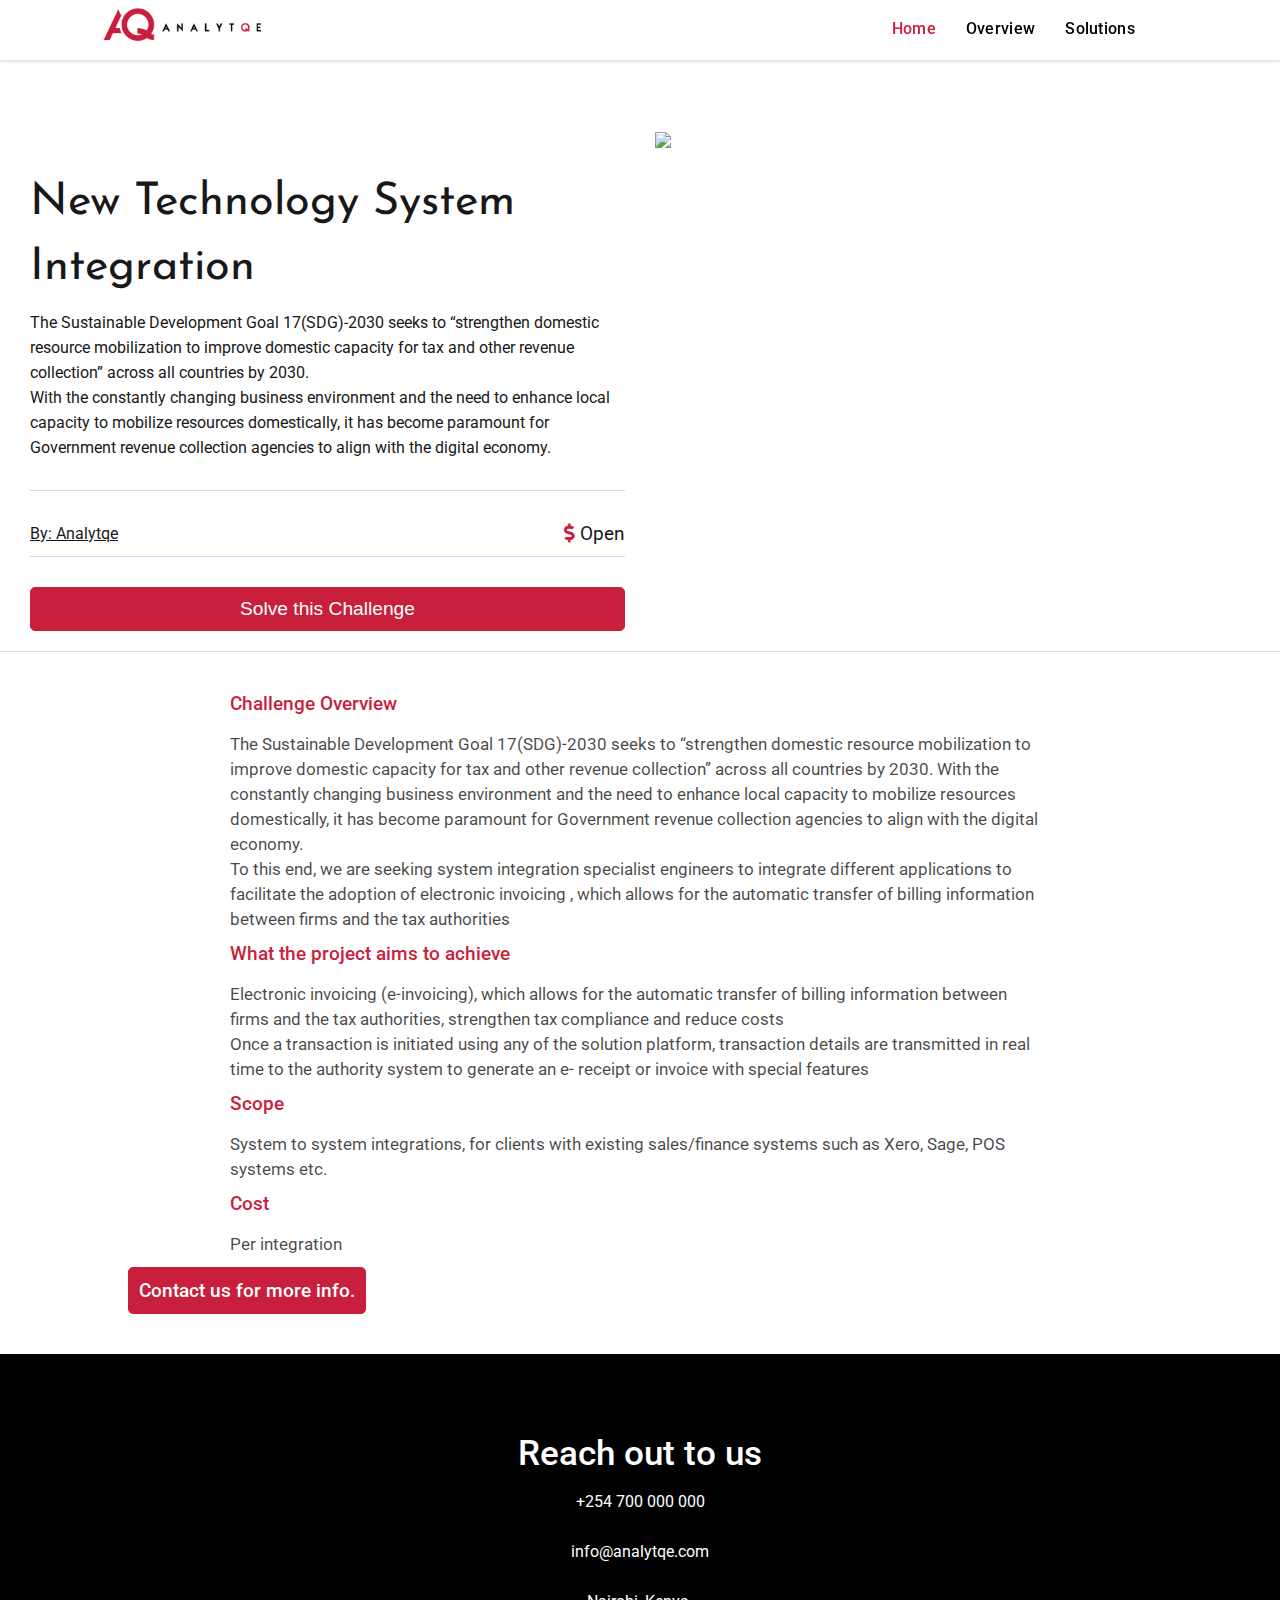
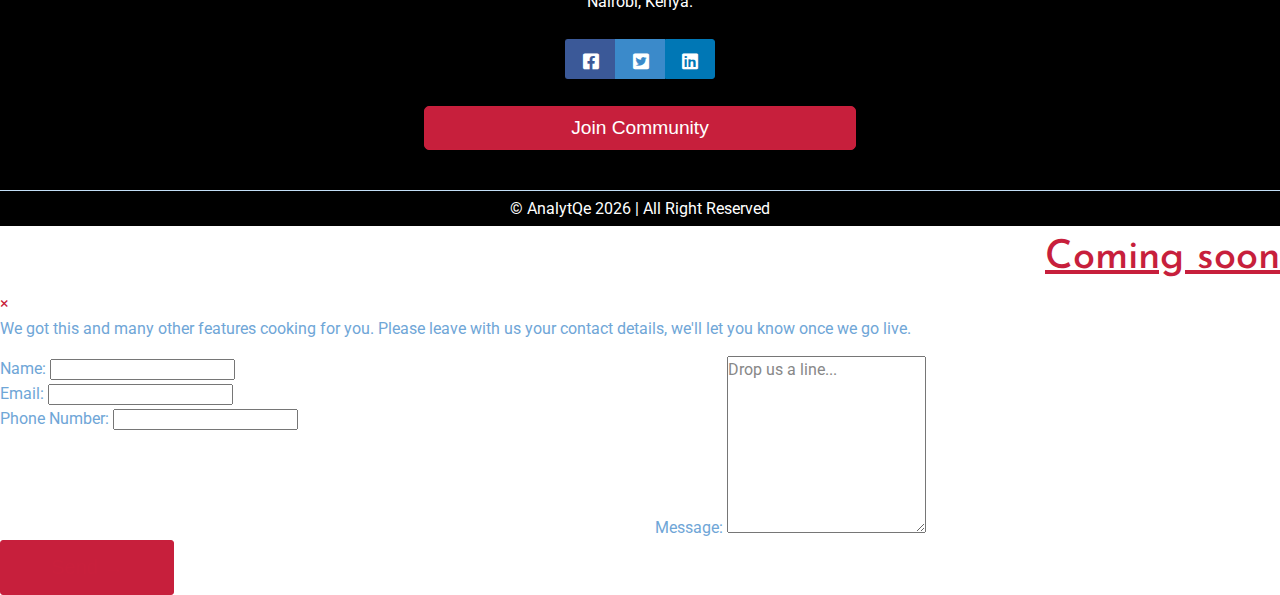
==== commit 903c6b8e: "fix 3" ====
--- a/active_challenge.html
+++ b/active_challenge.html
@@ -25,6 +25,12 @@
     <link rel="stylesheet" href="assets/css/style2.css">
     <link rel="stylesheet" href="assets/css/overview.css">
 
+
+    <link rel="stylesheet" href="https://stackpath.bootstrapcdn.com/bootstrap/4.1.2/css/bootstrap.min.css" integrity="sha384-Smlep5jCw/wG7hdkwQ/Z5nLIefveQRIY9nfy6xoR1uRYBtpZgI6339F5dgvm/e9B" crossorigin="anonymous">
+    <script src="https://code.jquery.com/jquery-3.3.1.slim.min.js" integrity="sha384-q8i/X+965DzO0rT7abK41JStQIAqVgRVzpbzo5smXKp4YfRvH+8abtTE1Pi6jizo" crossorigin="anonymous"></script>
+    <script src="https://cdnjs.cloudflare.com/ajax/libs/popper.js/1.14.3/umd/popper.min.js" integrity="sha384-ZMP7rVo3mIykV+2+9J3UJ46jBk0WLaUAdn689aCwoqbBJiSnjAK/l8WvCWPIPm49" crossorigin="anonymous"></script>
+    <script src="https://stackpath.bootstrapcdn.com/bootstrap/4.1.2/js/bootstrap.min.js" integrity="sha384-o+RDsa0aLu++PJvFqy8fFScvbHFLtbvScb8AjopnFD+iEQ7wo/CG0xlczd+2O/em" crossorigin="anonymous"></script>
+
     <link rel="apple-touch-icon" sizes="180x180" href="assets/favicons/apple-touch-icon.png">
     <link rel="icon" type="image/png" sizes="32x32" href="assets/favicons/favicon-32x32.png">
     <link rel="icon" type="image/png" sizes="16x16" href="assets/favicons/favicon-16x16.png">
@@ -152,49 +158,6 @@
 
         </section>
 
-        <!-- Modal -->
-        <!-- <div id="myModal" class="modal fa de" role="dialog">
-            <div class="modal-dialog">
-                <div class="modal-content">
-                    <div class="modal-header">
-                        <button type="button" class="close" data-dismiss="modal">&times;</button>
-                        <h4 class="titlehd modal-title text-center" style="color: #C71F3C;">
-                            Coming soon
-                        </h4>
-
-                    </div>
-                    <div class="modal-body">
-                        <form role="form" method="post" id="reused_form">
-                            <p> Leave your contact details with us, we’ll hit you up when the feature is available.
-                            </p>
-                            <div class="form-group">
-                                <label for="name"> Name:</label>
-                                <input type="text" class="form-control" id="name" name="name" required maxlength="50">
-                            </div>
-                            <div class="form-group">
-                                <label for="email"> Email:</label>
-                                <input type="email" class="form-control" id="email" name="email" required maxlength="50">
-                            </div>
-                            <div class="form-group">
-                                <label for="phone"> Phone Number:</label>
-                                <input type="number" class="form-control" id="phone" name="phone" required maxlength="50">
-                            </div>
-                            <div class="form-group">
-                                <label for="name"> Message:</label>
-                                <textarea class="form-control" type="textarea" name="message" id="message" placeholder="Drop us a line..." maxlength="6000" rows="7"></textarea>
-                            </div>
-                            <button type="submit" class="btn btn-lg btn-success btn-block" id="btnContactUs">Send! &rarr;</button>
-                        </form>
-                        <div id="success_message" style="width:100%; height:100%; display:none; ">
-                            <h3>Sent your message successfully!</h3>
-                        </div>
-                        <div id="error_message" style="width:100%; height:100%; display:none; ">
-                            <h3>Error</h3> Sorry there was an error sending your form. </div>
-                    </div>
-                </div>
-            </div>
-        </div> -->
-
 
     </main>
 
@@ -218,7 +181,7 @@
                     </div>
                     <br>
                     <a href="http://eepurl.com/hc9kxn " target="_blank "><button type="button " class="btn btn-xs btn-circle "  style="margin-top: 20px; color: white; background-color: #C71F3C; border-radius: 5px; font-size: larger; padding: 10px;
-                    width: 100%; ">Join Community</button></a>
+                        width: 40%; ">Join Community</button></a>
 
                 </div>
             </div>
@@ -234,6 +197,73 @@
             </div>
         </div>
     </footer>
+
+    <!-- set up the modal to start hidden and fade in and out -->
+    <div id="myModal" class="modal">
+        <div class="modal-dialog">
+            <div class="modal-content ">
+                <div class="modal-header ">
+                    <!-- <button type="button " class="close " data-dismiss="modal ">&times;</button> -->
+                    <h4 class="titlehd modal-title text-center " style=" color: #C71F3C; ">
+                        Coming soon
+                    </h4>
+                    <a href="#" class="close" data-dismiss="modal" aria-label="close">&times;</a>
+
+                </div>
+                <div class="modal-body ">
+                    <form id="reused_form freeversion " method="post" action="fcf-assets/fcf.process.php">
+                        <!-- <p>We are an Africa focused platform enabling small and medium enterprises access cutting edge technology and skills while simultaneously connecting their solutions to potential clients through co-creation opportunities.
+                    </p> -->
+                        <p>We got this and many other features cooking for you. Please leave with us your contact details, we'll let you know once we go live.</p>
+                        <div class="row">
+                            <div class="col-md-6">
+                                <div class="form-group ">
+                                    <label for="name "> Name:</label>
+                                    <input type="text " class="form-control " id="name " name="name " required maxlength="50 ">
+                                </div>
+                                <div class="form-group ">
+                                    <label for="email "> Email:</label>
+                                    <input type="email " class="form-control " id="email " name="email " required maxlength="50 ">
+                                </div>
+                                <div class="form-group ">
+                                    <label for="phone "> Phone Number:</label>
+                                    <input type="number " class="form-control " id="phone " name="phone " required maxlength="50 ">
+                                </div>
+                            </div>
+                            <div class="col-md-6">
+
+                                <div class="form-group ">
+                                    <label for="name "> Message:</label>
+                                    <textarea class="form-control " type="textarea " name="message " id="message " placeholder="Drop us a line... " maxlength="6000 " rows="7 "></textarea>
+                                </div>
+                            </div>
+                        </div>
+
+
+                        <button type="submit " class="btn btn-lg btn-success btn-block ">Send &rarr;</button>
+                    </form>
+                    <div id="success_message " style="width:100%; height:100%; display:none; ">
+                        <h3>Sent your message successfully!</h3>
+                    </div>
+                    <div id="error_message " style="width:100%; height:100%; display:none; ">
+                        <h3>Error</h3> Sorry there was an error sending your form. </div>
+                </div>
+            </div>
+        </div>
+    </div>
+
+    <!-- sometime later, probably inside your on load event callback -->
+    <script>
+        $("#myModal").on("show", function() { // wire up the OK button to dismiss the modal when shown
+            $("#myModal a.btn").on("click", function(e) {
+                // console.log("button pressed"); // just as an example...
+                $("#myModal").modal('hide'); // dismiss the dialog
+            });
+        });
+    </script>
+
+    <script src="fcf-assets/js/fcf.just-validate.min.js"></script>
+    <script src="fcf-assets/js/fcf.form.js"></script>
 
     <link rel="stylesheet " href="assets/media/icons/iconsmind/line-icons.min.css ">
     <script src="assets/scripts/parallax.min.js "></script>
--- a/skin.css
+++ b/skin.css
@@ -213,16 +213,6 @@
 .glide__bullets>button,
 .pagination li.page a {
     border-color: rgb(18, 48, 74);
-}
-
-body,
-p,
-input,
-textarea,
- ::placeholder,
-.tab-box.tab-vertical>.tab-nav li:not(.active):not(:hover) a,
-body>header .container>h2 {
-    color: rgb(88, 119, 144);
 }
 
 body>nav.light:not(.menu-transparent),
--- a/assets/css/style2.css
+++ b/assets/css/style2.css
@@ -88,6 +88,12 @@
     h6,
     p {
         margin: 0;
+    }
+    
+    .card-body>.card-footer {
+        padding: 0!important;
+        background-color: white!important;
+        border-top: 1px solid rgba(0, 0, 0, .125);
     }
     
     p {
@@ -5893,7 +5899,7 @@
     
     .desc23 {
         color: rgba(0, 0, 0, 0.623)!important;
-        line-height: 25px;
+        line-height: 30px;
         font-size: 18px!important;
     }
     
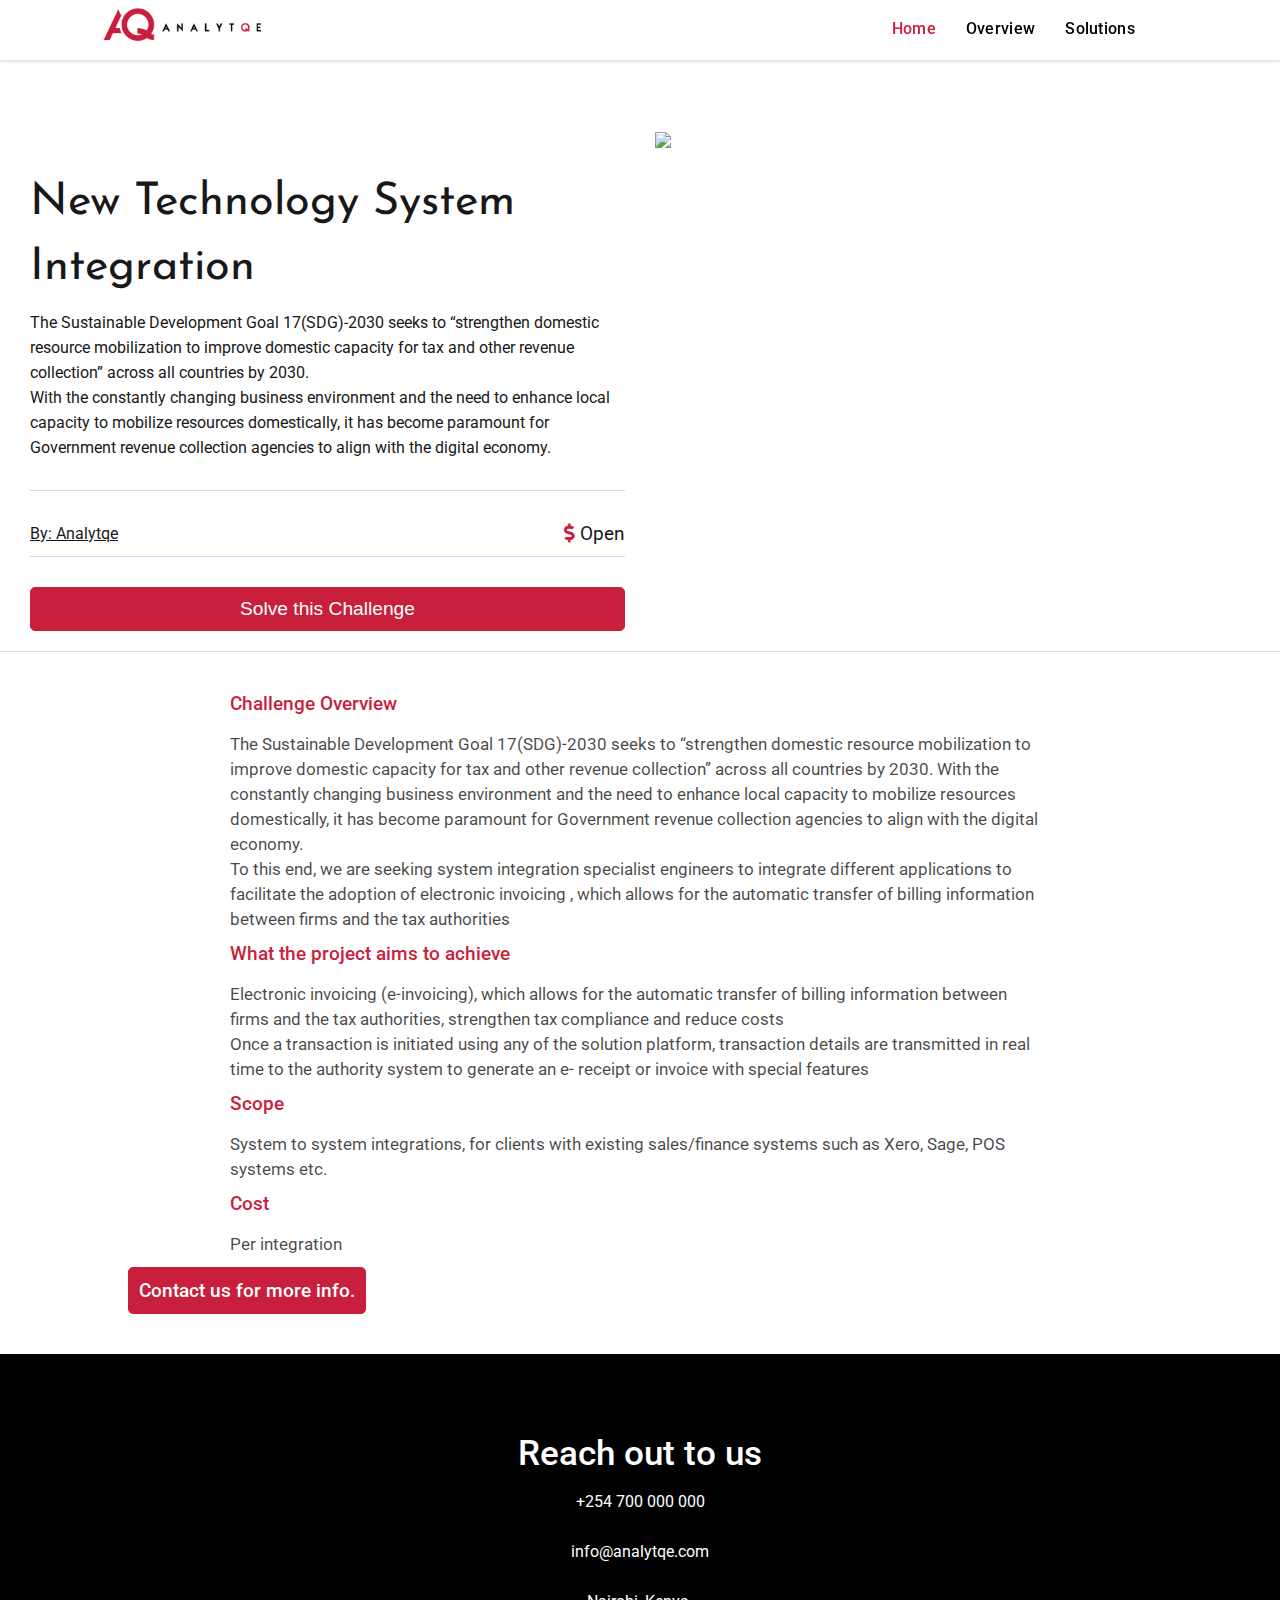
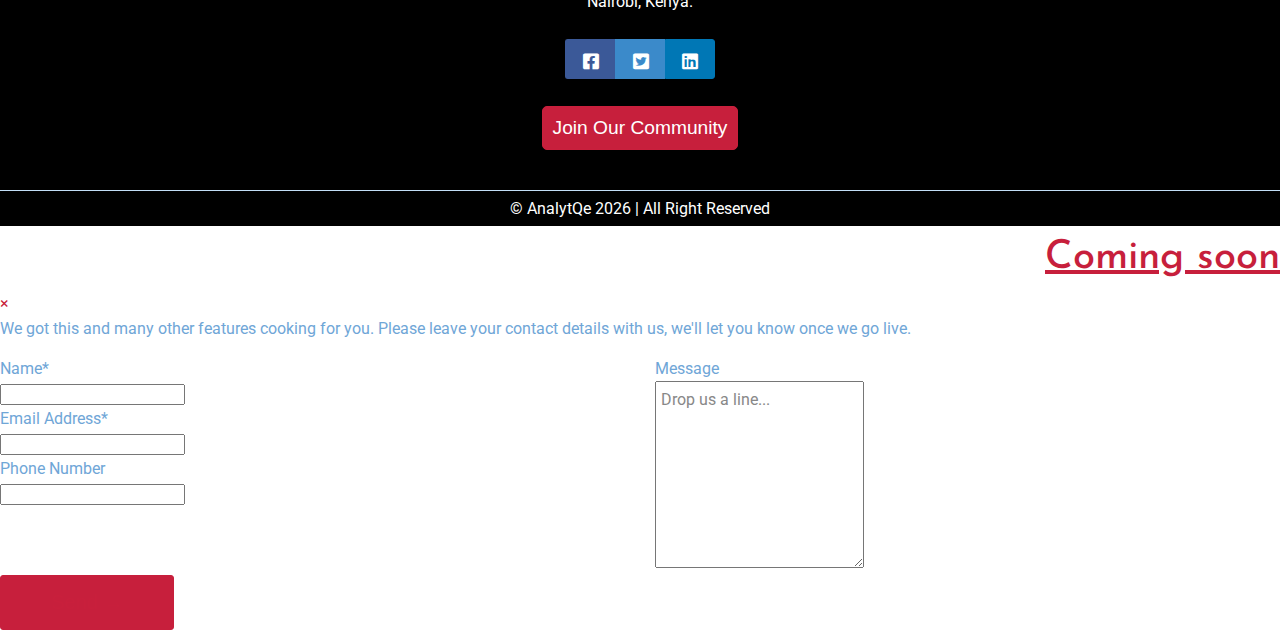
==== commit e9384941: "final fix 4" ====
--- a/active_challenge.html
+++ b/active_challenge.html
@@ -108,8 +108,8 @@
                             </div>
                         </div>
                         <hr style="margin:0">
-                        <a href="mailto:info@analytqe.com" target="_blank "><button type="button " class="btn btn-xs btn-circle "  style="margin-top: 30px; color: white; background-color: #C71F3C; border-radius: 5px; font-size: larger; padding: 10px;
-                            width: 100%; ">Solve this Challenge</button></a>
+                        <button data-toggle="modal" data-target="#myModal" type="button " class="btn btn-xs btn-circle " style="margin-top: 30px; color: white; background-color: #C71F3C; border-radius: 5px; font-size: larger; padding: 10px;
+                            width: 100%; ">Solve this Challenge</button>
                     </div>
                     <div class="col-md-6 top-right hidden-sm">
                         <img class="img-top-right" src="https://upload.wikimedia.org/wikipedia/commons/a/a7/Sustainable_Development_Goals.svg" style="float: none; width: 100%;">
@@ -153,7 +153,7 @@
                 </p>
             </div>
             <div class=" text-center look" style="padding-left: 10%!important; padding-right: 10%!important; padding-top: 10px;">
-                <a class="text-left btn btn-xs btn-circle " href="mailto:info@analytqe.com" style="color: white; background-color: #C71F3C; border-radius: 5px; font-size: larger; padding: 10px;">Contact us for more info.</a>
+                <a class="text-left btn btn-xs btn-circle " data-toggle="modal" data-target="#myModal" style="color: white; background-color: #C71F3C; border-radius: 5px; font-size: larger; padding: 10px;">Contact us for more info.</a>
             </div>
 
         </section>
@@ -180,8 +180,8 @@
                         <a class="linkedin"><i class="fab fa-linkedin "></i></a>
                     </div>
                     <br>
-                    <a href="http://eepurl.com/hc9kxn " target="_blank "><button type="button " class="btn btn-xs btn-circle "  style="margin-top: 20px; color: white; background-color: #C71F3C; border-radius: 5px; font-size: larger; padding: 10px;
-                        width: 40%; ">Join Community</button></a>
+                    <button data-toggle="modal" data-target="#myModal" type="button " class="btn btn-xs btn-circle " style="margin-top: 20px; color: white; background-color: #C71F3C; border-radius: 5px; font-size: larger; padding: 10px;
+                       ">Join Our Community</button>
 
                 </div>
             </div>
@@ -211,46 +211,64 @@
 
                 </div>
                 <div class="modal-body ">
-                    <form id="reused_form freeversion " method="post" action="fcf-assets/fcf.process.php">
-                        <!-- <p>We are an Africa focused platform enabling small and medium enterprises access cutting edge technology and skills while simultaneously connecting their solutions to potential clients through co-creation opportunities.
-                    </p> -->
-                        <p>We got this and many other features cooking for you. Please leave with us your contact details, we'll let you know once we go live.</p>
-                        <div class="row">
-                            <div class="col-md-6">
-                                <div class="form-group ">
-                                    <label for="name "> Name:</label>
-                                    <input type="text " class="form-control " id="name " name="name " required maxlength="50 ">
+                    <div id="fcf-form">
+                        <form class="fcf-form-class" id="reused_form freeversion " method="post" action="fcf-assets/fcf.process.php">
+                            <!-- <p>We are an Africa focused platform enabling small and medium enterprises access cutting edge technology and skills while simultaneously connecting their solutions to potential clients through co-creation opportunities.
+                            </p> -->
+                            <p>We got this and many other features cooking for you. Please leave your contact details with us, we'll let you know once we go live.</p>
+                            <div class="row">
+                                <div class="col-md-6">
+                                    <div class="field form-group ">
+                                        <label for="Name" class="">Name*</label>
+                                        <div>
+                                            <input type="text" name="Name" id="Name" class="input is-full-width" maxlength="100" data-validate-field="Name">
+                                        </div>
+                                    </div>
+                                    <div class="field form-group ">
+                                        <label for="Email" class="label has-text-weight-normal">Email Address*</label>
+                                        <div class="control">
+                                            <input type="email" name="Email" id="Email" class="input is-full-width" maxlength="100" data-validate-field="Email">
+                                        </div>
+                                    </div>
+                                    <div class="field form-group ">
+                                        <label for="Phone" class="label ">Phone Number</label>
+                                        <div class="control">
+                                            <input type="text" name="Phone" id="Phone" maxlength="100" data-validate-field="Phone">
+                                        </div>
+                                    </div>
+
                                 </div>
-                                <div class="form-group ">
-                                    <label for="email "> Email:</label>
-                                    <input type="email " class="form-control " id="email " name="email " required maxlength="50 ">
-                                </div>
-                                <div class="form-group ">
-                                    <label for="phone "> Phone Number:</label>
-                                    <input type="number " class="form-control " id="phone " name="phone " required maxlength="50 ">
+                                <div class="col-md-6">
+
+                                    <div class=" form-group ">
+                                        <label for="Message" class="Label">Message</label>
+                                        <div>
+                                            <textarea name="Message" id="Message" class="textarea" maxlength="3000" rows="7" placeholder="Drop us a line... " data-validaten -field="Message"></textarea>
+                                        </div>
+                                    </div>
+
                                 </div>
                             </div>
-                            <div class="col-md-6">
-
-                                <div class="form-group ">
-                                    <label for="name "> Message:</label>
-                                    <textarea class="form-control " type="textarea " name="message " id="message " placeholder="Drop us a line... " maxlength="6000 " rows="7 "></textarea>
-                                </div>
-                            </div>
-                        </div>
-
-
-                        <button type="submit " class="btn btn-lg btn-success btn-block ">Send &rarr;</button>
-                    </form>
-                    <div id="success_message " style="width:100%; height:100%; display:none; ">
-                        <h3>Sent your message successfully!</h3>
-                    </div>
-                    <div id="error_message " style="width:100%; height:100%; display:none; ">
-                        <h3>Error</h3> Sorry there was an error sending your form. </div>
+
+                            <div id="fcf-status" class="fcf-status"></div>
+
+                            <button id="fcf-button" type="submit" class="field btn btn-lg btn-success btn-block ">Send &rarr;</button>
+                        </form>
+                    </div>
+
+                    <div id="fcf-thank-you" style="display:none">
+                        <!-- Thank you message goes below -->
+                        <strong>It's sent!</strong>
+                        <p>Now relax, we will get back in touch with you soon.</p>
+                        <!-- Thank you message goes above -->
+                    </div>
+
+
                 </div>
             </div>
         </div>
     </div>
+
 
     <!-- sometime later, probably inside your on load event callback -->
     <script>
--- a/assets/css/style2.css
+++ b/assets/css/style2.css
@@ -34,6 +34,10 @@
         font-style: normal;
     }
     
+    textarea {
+        padding: 5px!important;
+    }
+    
     body,
     textarea {
         font-family: 'Roboto', sans-serif!important;
@@ -41,6 +45,7 @@
         line-height: 25px;
         padding: 0;
         margin: 0;
+        /* color:#B81111; */
     }
     
     .modal-body {
@@ -6009,7 +6014,8 @@
         border-radius: 2%!important;
         box-shadow: 4px 5px 5px rgba(0, 0, 0, 0.17);
         padding-bottom: 20px;
-        text-decoration: none;
+        cursor: pointer!important;
+        /* text-decoration: none; */
     }
     
     .card-footer {
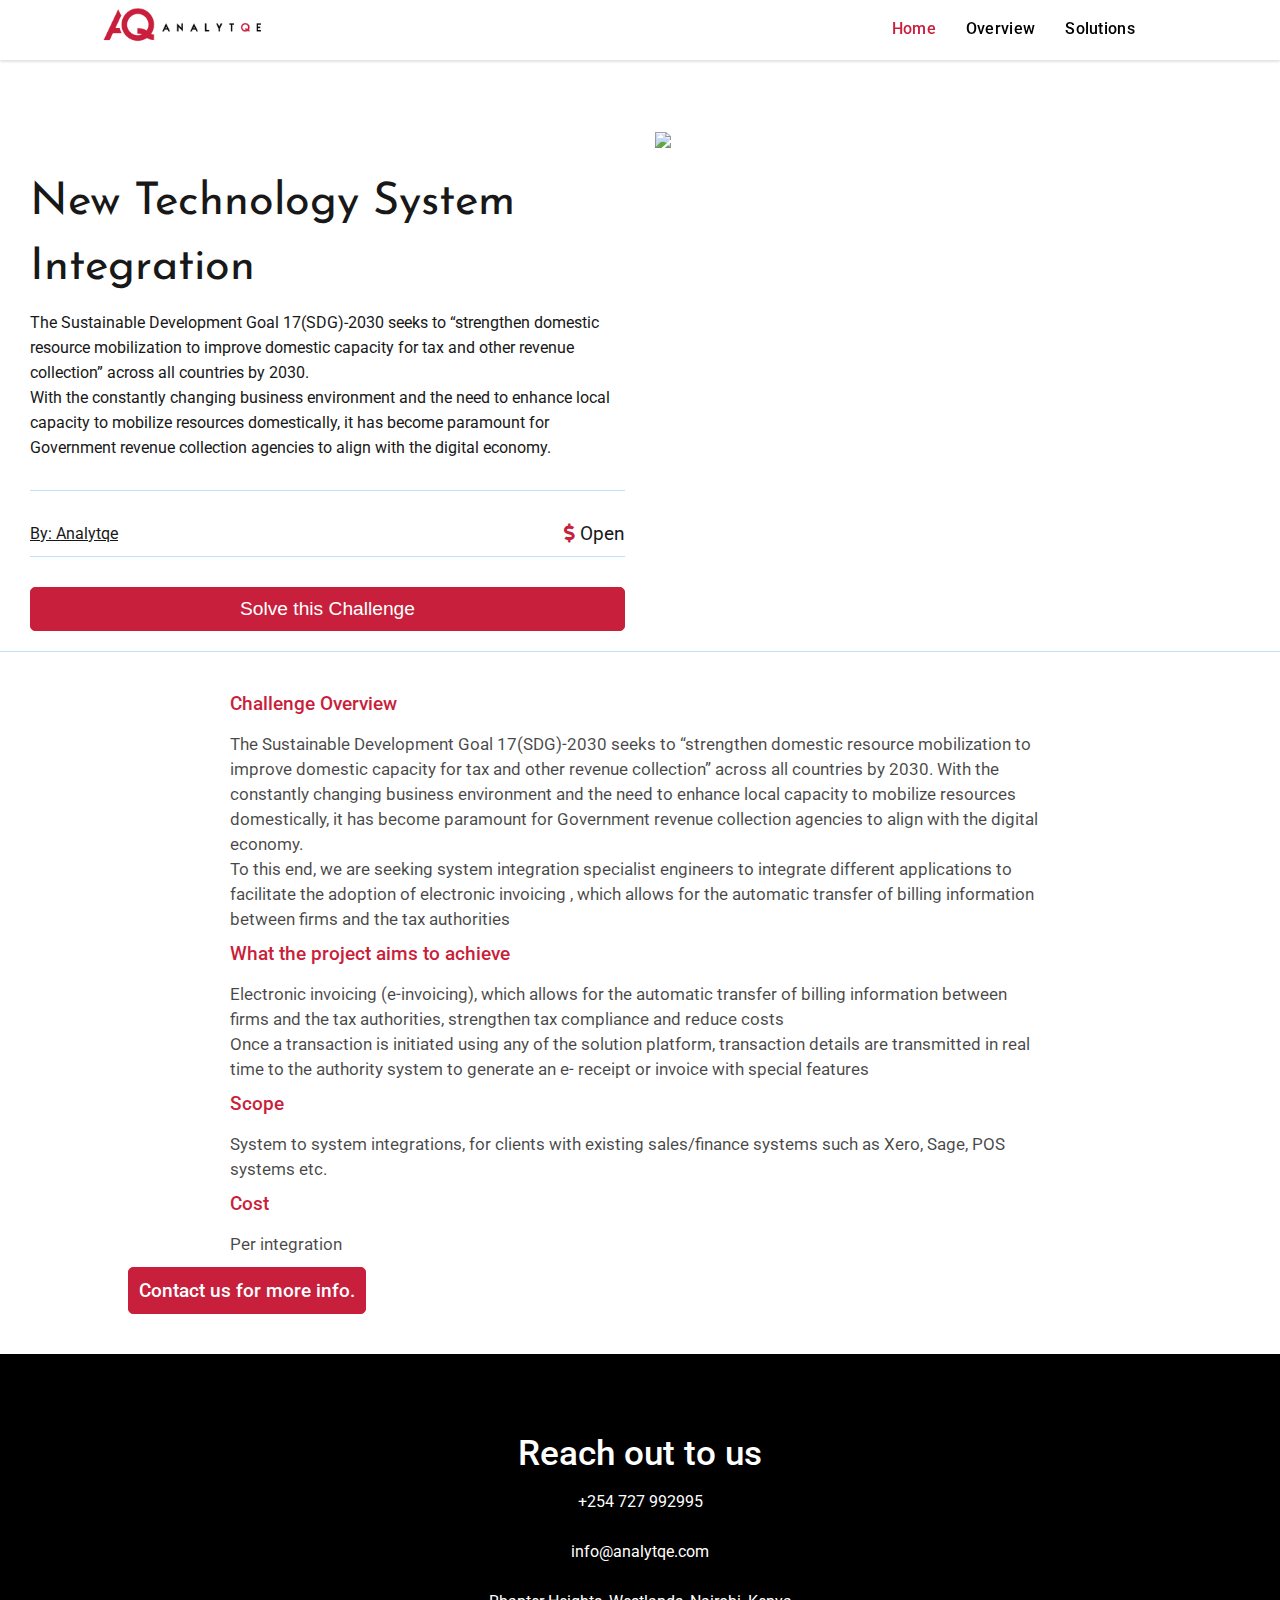
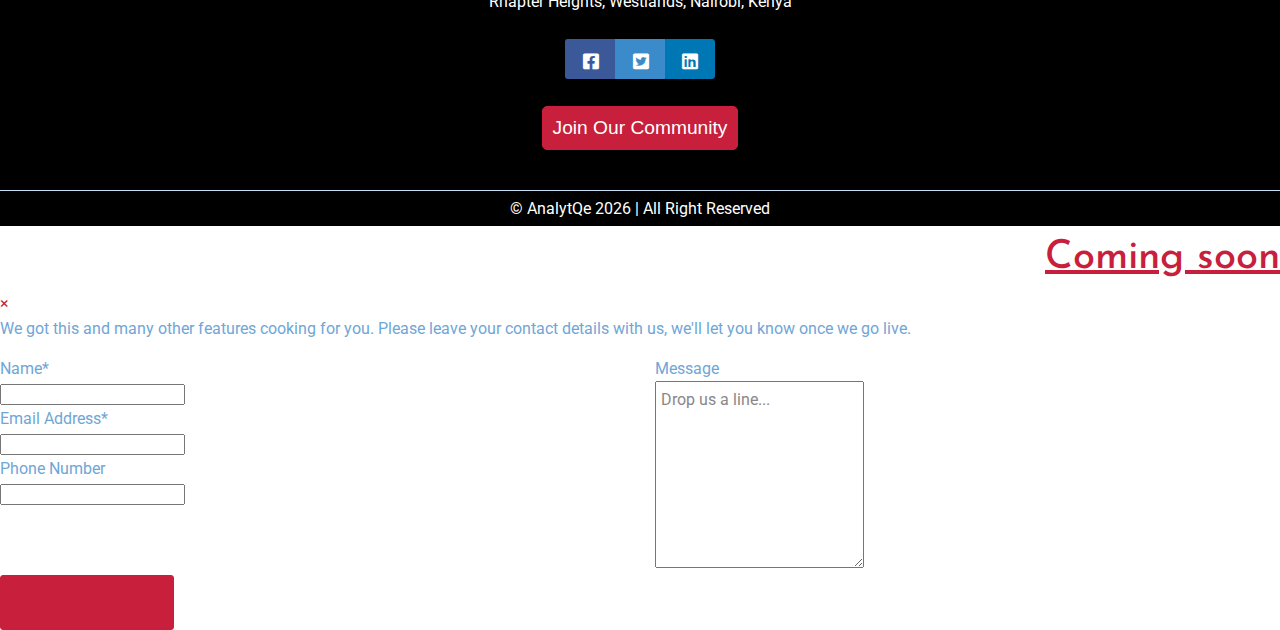
==== commit 1247904f: "final_fix" ====
--- a/active_challenge.html
+++ b/active_challenge.html
@@ -168,15 +168,15 @@
 
                 <div class="col-md-12 align-center">
                     <h1 style=" color: white!important; ">Reach out to us</h1>
-                    <p style=" color: white!important; "> +254 700 000 000</p> <br>
+                    <p style=" color: white!important; "> +254 727 992995</p> <br>
 
                     <p style=" color: white!important; ">
                         <a style=" color: white!important; " href="mailto:info@analytqe.com"> info@analytqe.com </a></p> <br>
 
-                    <p style=" color: white!important; ">Nairobi, Kenya.</p> <br>
+                    <p style=" color: white!important; "> Rhapter Heights, Westlands, Nairobi, Kenya</p> <br>
                     <div class="icon-links icon-social icon-links-grid social-colors" style="text-align: center;">
                         <a class="facebook"><i class="fab fa-facebook-square " ></i></a>
-                        <a class="twitter"><i class="fab fa-twitter-square " ></i></a>
+                        <a class="twitter" href="https://twitter.com/AnalytQe" target="_blank"><i class="fab fa-twitter-square " ></i></a>
                         <a class="linkedin"><i class="fab fa-linkedin "></i></a>
                     </div>
                     <br>
